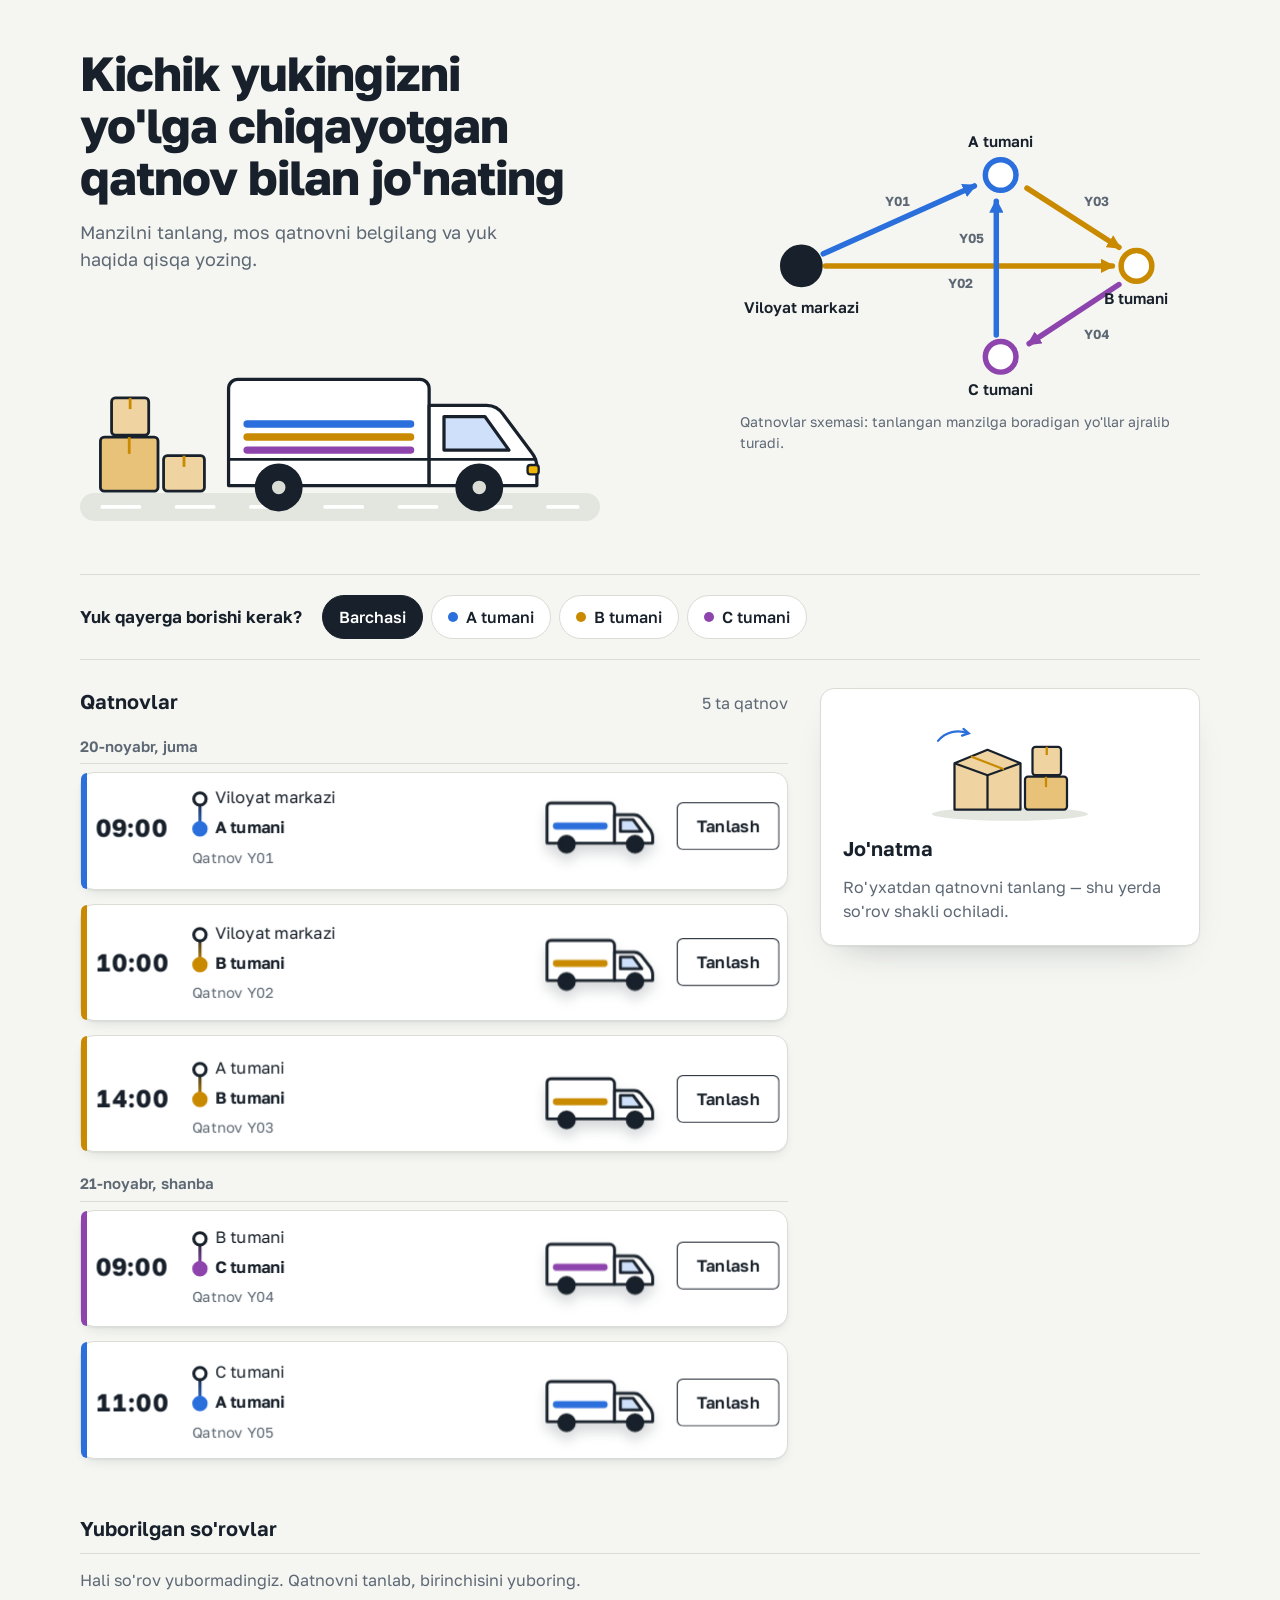
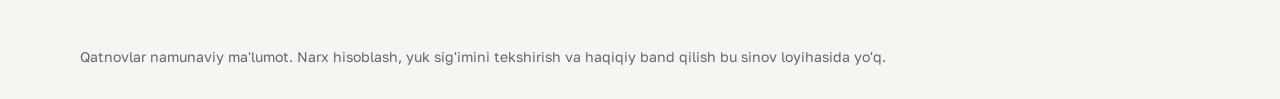
==== index.html @ 9c036717 "Rasmlar (SVG furgon, qutilar) va 3D qatnov kartalari Co-Authored-By: Claude Opus 5.5 <noreply@anthro" ====
<!DOCTYPE html>
<html lang="uz">
<head>
  <meta charset="UTF-8">
  <meta name="viewport" content="width=device-width, initial-scale=1.0">
  <meta name="description" content="Kichik yukingiz uchun viloyat ichidagi mos qatnovni toping va jo'natish so'rovini qoldiring.">
  <title>Kichik yuk uchun transport topish</title>
  <link rel="preload" href="fonts/golos-text.woff2" as="font" type="font/woff2" crossorigin>
  <link rel="stylesheet" href="style.css">
</head>
<body>
  <a class="skip" href="#qatnovlar">Qatnovlarga o'tish</a>

  <header class="hero">
    <div class="wrap hero-grid">
      <div class="hero-text">
        <h1>Kichik yukingizni yo'lga chiqayotgan qatnov bilan jo'nating</h1>
        <p class="lead">Manzilni tanlang, mos qatnovni belgilang va yuk haqida qisqa yozing.</p>
        <img class="hero-van" src="img/hero-van.svg" width="560" height="250" alt="Qutilar yuklanayotgan yuk mashinasi">
      </div>

      <figure class="scheme" aria-hidden="true">
        <svg viewBox="0 0 420 250" id="scheme">
          <defs>
            <marker id="arr-A" viewBox="0 0 10 10" refX="8" refY="5" markerUnits="userSpaceOnUse" markerWidth="13" markerHeight="13" orient="auto-start-reverse"><path d="M0 0 10 5 0 10z" fill="var(--line-a)"/></marker>
            <marker id="arr-B" viewBox="0 0 10 10" refX="8" refY="5" markerUnits="userSpaceOnUse" markerWidth="13" markerHeight="13" orient="auto-start-reverse"><path d="M0 0 10 5 0 10z" fill="var(--line-b)"/></marker>
            <marker id="arr-C" viewBox="0 0 10 10" refX="8" refY="5" markerUnits="userSpaceOnUse" markerWidth="13" markerHeight="13" orient="auto-start-reverse"><path d="M0 0 10 5 0 10z" fill="var(--line-c)"/></marker>
          </defs>

          <g class="edges">
            <g class="edge" data-to="A tumani" style="--c: var(--line-a)">
              <line x1="76" y1="114" x2="214" y2="52" marker-end="url(#arr-A)"/>
              <text x="132" y="70">Y01</text>
            </g>
            <g class="edge" data-to="B tumani" style="--c: var(--line-b)">
              <line x1="78" y1="125" x2="340" y2="125" marker-end="url(#arr-B)"/>
              <text x="190" y="145">Y02</text>
            </g>
            <g class="edge" data-to="B tumani" style="--c: var(--line-b)">
              <line x1="262" y1="54" x2="346" y2="108" marker-end="url(#arr-B)"/>
              <text x="314" y="70">Y03</text>
            </g>
            <g class="edge" data-to="C tumani" style="--c: var(--line-c)">
              <line x1="346" y1="142" x2="264" y2="196" marker-end="url(#arr-C)"/>
              <text x="314" y="192">Y04</text>
            </g>
            <g class="edge" data-to="A tumani" style="--c: var(--line-a)">
              <line x1="234" y1="188" x2="234" y2="66" marker-end="url(#arr-A)"/>
              <text x="200" y="104">Y05</text>
            </g>
          </g>

          <g class="nodes">
            <g class="node hub"><circle cx="56" cy="125" r="17"/><text x="56" y="168" text-anchor="middle">Viloyat markazi</text></g>
            <g class="node" data-place="A tumani" style="--c: var(--line-a)"><circle cx="238" cy="42" r="14"/><text x="238" y="16" text-anchor="middle">A tumani</text></g>
            <g class="node" data-place="B tumani" style="--c: var(--line-b)"><circle cx="362" cy="125" r="14"/><text x="362" y="160" text-anchor="middle">B tumani</text></g>
            <g class="node" data-place="C tumani" style="--c: var(--line-c)"><circle cx="238" cy="208" r="14"/><text x="238" y="243" text-anchor="middle">C tumani</text></g>
          </g>
        </svg>
        <figcaption>Qatnovlar sxemasi: tanlangan manzilga boradigan yo'llar ajralib turadi.</figcaption>
      </figure>
    </div>
  </header>

  <main class="wrap">
    <section class="filter-bar" aria-labelledby="filtr-sarlavha">
      <h2 id="filtr-sarlavha">Yuk qayerga borishi kerak?</h2>
      <div class="filters" id="filters" role="group" aria-label="Yetib borish hududi"></div>
    </section>

    <div class="layout">
      <section id="qatnovlar" class="trips-col" aria-labelledby="qatnov-sarlavha">
        <div class="col-head">
          <h2 id="qatnov-sarlavha">Qatnovlar</h2>
          <p class="count" id="count" aria-live="polite"></p>
        </div>
        <div id="tripGroups"></div>
        <p class="empty" id="empty" hidden>Bu manzilga hozircha qatnov yo'q. Boshqa tumanni tanlang.</p>
      </section>

      <aside class="side" aria-label="Jo'natma">
        <div class="sheet" id="panelEmpty">
          <img class="empty-art" src="img/boxes.svg" width="240" height="150" alt="">
          <h2>Jo'natma</h2>
          <p class="muted">Ro'yxatdan qatnovni tanlang — shu yerda so'rov shakli ochiladi.</p>
        </div>

        <section class="sheet" id="formPanel" hidden aria-labelledby="forma-sarlavha">
          <h2 id="forma-sarlavha">Yuk jo'natish so'rovi</h2>
          <div class="chosen" id="chosen"></div>
          <form id="requestForm" novalidate>
            <div class="field">
              <label for="name">Ismingiz</label>
              <input id="name" name="name" type="text" maxlength="60" autocomplete="name" required aria-describedby="nameError" placeholder="Masalan, Sinovchi 01">
              <p class="error" id="nameError"></p>
            </div>
            <div class="field">
              <label for="cargo">Yuk haqida qisqacha</label>
              <textarea id="cargo" name="cargo" rows="3" maxlength="200" required aria-describedby="cargoError cargoHint" placeholder="Masalan, 2 quti kitob"></textarea>
              <p class="hint" id="cargoHint">Nima va nechta ekanini yozing.</p>
              <p class="error" id="cargoError"></p>
            </div>
            <div class="actions">
              <button type="submit" class="btn primary">So'rovni yuborish</button>
              <button type="button" class="btn quiet" id="cancelBtn">Bekor qilish</button>
            </div>
          </form>
        </section>

        <section class="sheet receipt" id="confirmPanel" hidden tabindex="-1" aria-labelledby="tasdiq-sarlavha">
          <h2 id="tasdiq-sarlavha">So'rov yuborildi</h2>
          <dl class="confirm" id="confirmBody"></dl>
          <p class="note">Bu sinov loyihasi: haydovchiga haqiqiy xabar bormaydi, so'rov faqat shu brauzerda saqlanadi.</p>
          <button type="button" class="btn quiet" id="newBtn">Yana yuk jo'natish</button>
        </section>
      </aside>
    </div>

    <section class="history-block" aria-labelledby="tarix-sarlavha">
      <h2 id="tarix-sarlavha">Yuborilgan so'rovlar</h2>
      <ul class="history" id="history"></ul>
      <p class="empty" id="historyEmpty">Hali so'rov yubormadingiz. Qatnovni tanlab, birinchisini yuboring.</p>
    </section>
  </main>

  <footer class="wrap foot">
    <p>Qatnovlar namunaviy ma'lumot. Narx hisoblash, yuk sig'imini tekshirish va haqiqiy band qilish bu sinov loyihasida yo'q.</p>
  </footer>

  <script src="script.js"></script>
</body>
</html>
---- style.css ----
@font-face {
  font-family: "Golos Text";
  src: url("fonts/golos-text.woff2") format("woff2");
  font-weight: 400 900;
  font-display: swap;
}

:root {
  --paper: #f5f6f2;
  --surface: #ffffff;
  --ink: #18212b;
  --muted: #5d6874;
  --rule: #d9ddd5;
  --line-a: #2a6fdb;
  --line-b: #c98a00;
  --line-c: #8e44ad;
  --danger: #b42318;
  --focus: #2a6fdb;
  --radius-s: 6px;
  --radius-m: 14px;
}

* { box-sizing: border-box; }

html { -webkit-text-size-adjust: 100%; }

body {
  margin: 0;
  font-family: "Golos Text", system-ui, -apple-system, "Segoe UI", Roboto, Arial, sans-serif;
  font-size: 1rem;
  line-height: 1.5;
  color: var(--ink);
  background: var(--paper);
}

h1, h2, p { margin: 0; }
h2 { font-size: 1.25rem; line-height: 1.3; font-weight: 650; }

.wrap { width: min(1120px, 100% - 32px); margin-inline: auto; }

.skip {
  position: absolute; left: 16px; top: -60px;
  background: var(--ink); color: #fff; padding: 8px 14px; border-radius: var(--radius-s); z-index: 10;
}
.skip:focus { top: 12px; }

:focus-visible { outline: 3px solid var(--focus); outline-offset: 2px; }

/* ---------- Hero ---------- */
.hero { padding: 48px 0 24px; }
.hero-grid {
  display: grid;
  grid-template-columns: minmax(0, 1fr) minmax(0, 460px);
  gap: 40px;
  align-items: center;
}
.hero h1 {
  font-size: clamp(1.9rem, 1.2rem + 2.6vw, 3rem);
  line-height: 1.08;
  font-weight: 750;
  letter-spacing: -0.02em;
  max-width: 16ch;
}
.lead { margin-top: 16px; color: var(--muted); font-size: 1.125rem; max-width: 42ch; }

.hero-van { display: block; width: min(100%, 520px); height: auto; margin-top: 28px; }
@media (prefers-reduced-motion: no-preference) {
  .hero-van { animation: drive-in 1.1s cubic-bezier(.2, .8, .2, 1) both .15s; }
  @keyframes drive-in { from { opacity: 0; transform: translateX(-60px); } }
}
.empty-art { display: block; width: 180px; height: auto; margin: 0 auto 12px; }

/* ---------- Scheme ---------- */
.scheme { margin: 0; }
.scheme svg { width: 100%; height: auto; display: block; overflow: visible; }
.scheme figcaption { color: var(--muted); font-size: .875rem; margin-top: 8px; }

.edge line {
  stroke: var(--c);
  stroke-width: 5;
  stroke-linecap: round;
  transition: stroke .35s ease, opacity .35s ease, stroke-width .35s ease;
}
.edge text {
  font-size: 12px; font-weight: 650; fill: var(--muted);
  font-variant-numeric: tabular-nums;
  transition: fill .35s ease, opacity .35s ease;
}
.scheme.filtered .edge { opacity: .16; }
.scheme.filtered .edge line { stroke: var(--muted); }
.scheme.filtered .edge.on { opacity: 1; }
.scheme.filtered .edge.on line { stroke: var(--c); stroke-width: 7; }
.scheme.filtered .edge.on text { fill: var(--ink); }
.scheme.filtered .edge, .edge { transition: opacity .35s ease; }

.node circle { fill: var(--surface); stroke: var(--c, var(--ink)); stroke-width: 5; transition: r .3s ease, fill .3s ease; }
.node.hub circle { fill: var(--ink); stroke: var(--ink); }
.node text { font-size: 14px; font-weight: 600; fill: var(--ink); }
.node.on circle { fill: var(--c); }

/* ---------- Filters ---------- */
.filter-bar {
  display: flex; flex-wrap: wrap; align-items: center; gap: 12px 20px;
  padding: 20px 0; border-top: 1px solid var(--rule); border-bottom: 1px solid var(--rule);
  margin: 16px 0 28px;
}
.filter-bar h2 { font-size: 1.0625rem; }
.filters { display: flex; flex-wrap: wrap; gap: 8px; }
.filter {
  --c: var(--ink);
  display: inline-flex; align-items: center; gap: 8px;
  font: inherit; font-weight: 550; color: var(--ink);
  min-height: 44px; padding: 8px 16px;
  background: var(--surface); border: 1.5px solid var(--rule); border-radius: 999px;
  cursor: pointer;
}
.filter .dot { width: 10px; height: 10px; border-radius: 50%; background: var(--c); }
.filter:hover { border-color: var(--ink); }
.filter[aria-pressed="true"] { background: var(--ink); border-color: var(--ink); color: #fff; }
.filter[aria-pressed="true"] .dot { box-shadow: 0 0 0 2px #fff; }

/* ---------- Layout ---------- */
.layout {
  display: grid;
  grid-template-columns: minmax(0, 1fr) 380px;
  gap: 32px;
  align-items: start;
}
.col-head { display: flex; align-items: baseline; justify-content: space-between; gap: 12px; margin-bottom: 8px; }
.count { color: var(--muted); font-variant-numeric: tabular-nums; }

.day { margin-top: 20px; }
.day h3 {
  font-size: .9375rem; font-weight: 600; color: var(--muted);
  margin: 0 0 8px; padding-bottom: 6px; border-bottom: 1px solid var(--rule);
}
.trips { list-style: none; margin: 0; padding: 0; }

/* ---------- Trip row: 3D karta ---------- */
.trips { display: grid; gap: 14px; perspective: 1000px; }
.trip {
  display: grid;
  grid-template-columns: 76px minmax(0, 1fr) 112px auto;
  gap: 18px;
  align-items: center;
  padding: 18px 20px 18px 24px;
  position: relative;
  background: var(--surface);
  border: 1px solid var(--rule);
  border-radius: var(--radius-m);
  transform-style: preserve-3d;
  transform: rotateX(var(--rx, 0deg)) rotateY(var(--ry, 0deg));
  transition: transform .45s cubic-bezier(.2, .8, .2, 1), box-shadow .3s ease;
  box-shadow:
    0 1px 0 #fff inset,
    0 1px 2px rgba(24, 33, 43, .06),
    0 6px 14px -6px rgba(24, 33, 43, .14);
}
.trip.tilting {
  transition: transform .08s linear, box-shadow .3s ease;
  box-shadow:
    0 1px 2px rgba(24, 33, 43, .06),
    0 22px 40px -18px rgba(24, 33, 43, .35);
}
/* yaltirash */
.trip::after {
  content: ""; position: absolute; inset: 0; border-radius: inherit; pointer-events: none;
  background: radial-gradient(420px circle at var(--mx, 50%) var(--my, 50%), rgba(255, 255, 255, .55), transparent 45%);
  opacity: 0; transition: opacity .3s ease;
}
.trip.tilting::after { opacity: 1; }
/* tuman rangidagi chet */
.trip::before {
  content: ""; position: absolute; left: 0; top: 0; bottom: 0; width: 6px;
  border-radius: var(--radius-m) 0 0 var(--radius-m); background: var(--c);
}
.trip.selected { border-color: var(--c); box-shadow: 0 0 0 2px var(--c), 0 18px 34px -20px rgba(24, 33, 43, .4); }

/* qatlamlar oldinga chiqadi */
.trip-time, .trip > div:nth-child(2) { transform: translateZ(28px); }
.trip-art { transform: translateZ(46px); color: var(--c); }
.trip .pick { transform: translateZ(36px); }
.trip-art svg { width: 100%; height: auto; display: block; filter: drop-shadow(0 8px 6px rgba(24, 33, 43, .18)); }

.trip-time { font-size: 1.5rem; font-weight: 700; font-variant-numeric: tabular-nums; letter-spacing: -0.01em; }

.route { list-style: none; margin: 0; padding: 0 0 0 22px; position: relative; }
.route::before {
  content: ""; position: absolute; left: 6px; top: 11px; bottom: 11px; width: 3px; border-radius: 2px;
  background: linear-gradient(var(--ink), var(--c));
}
.route li { position: relative; line-height: 1.45; }
.route li + li { margin-top: 6px; }
.route li::before {
  content: ""; position: absolute; left: -22px; top: 5px; width: 9px; height: 9px;
  border-radius: 50%; background: var(--surface); border: 3px solid var(--ink);
}
.route li.to::before { border-color: var(--c); background: var(--c); }
.route li.to { font-weight: 650; }
.trip-id { color: var(--muted); font-size: .875rem; font-variant-numeric: tabular-nums; margin-top: 6px; }

/* ---------- Buttons ---------- */
.btn {
  font: inherit; font-weight: 600; min-height: 44px; padding: 10px 18px;
  border-radius: var(--radius-s); cursor: pointer; border: 1.5px solid transparent;
}
.primary { background: var(--ink); color: #fff; }
.primary:hover { background: #2c3a48; }
.quiet { background: transparent; border-color: var(--rule); color: var(--ink); }
.quiet:hover { border-color: var(--ink); }
.pick { background: var(--surface); border-color: var(--ink); color: var(--ink); }
.pick:hover, .trip.selected .pick { background: var(--ink); color: #fff; }

/* ---------- Side panel ---------- */
.side { position: sticky; top: 20px; }
.sheet {
  background: var(--surface);
  border: 1px solid var(--rule);
  border-radius: var(--radius-m);
  padding: 22px;
  box-shadow: 0 1px 2px rgba(24, 33, 43, .06), 0 18px 36px -24px rgba(24, 33, 43, .35);
}
.sheet h2 { margin-bottom: 14px; }
.muted { color: var(--muted); }

.chosen {
  --c: var(--ink);
  border-left: 4px solid var(--c);
  padding: 10px 14px; margin-bottom: 18px;
  background: var(--paper); border-radius: 0 var(--radius-s) var(--radius-s) 0;
}
.chosen .ch-route { font-weight: 650; }
.chosen .ch-meta { color: var(--muted); font-size: .9375rem; font-variant-numeric: tabular-nums; }

.field + .field { margin-top: 16px; }
label { display: block; font-weight: 600; margin-bottom: 6px; }
input, textarea {
  width: 100%; font: inherit; color: var(--ink);
  padding: 11px 13px; min-height: 44px;
  border: 1.5px solid var(--rule); border-radius: var(--radius-s); background: #fff;
}
input:hover, textarea:hover { border-color: #b9bfb5; }
input:focus-visible, textarea:focus-visible { outline: none; border-color: var(--focus); box-shadow: 0 0 0 3px rgba(42, 111, 219, .25); }
textarea { resize: vertical; min-height: 92px; }
.invalid { border-color: var(--danger) !important; }
.hint { color: var(--muted); font-size: .875rem; margin-top: 6px; }
.error { color: var(--danger); font-size: .9375rem; font-weight: 550; margin-top: 6px; }
.error:empty { display: none; }
.actions { display: flex; gap: 10px; flex-wrap: wrap; margin-top: 20px; }
.actions .primary { flex: 1; }

/* ---------- Receipt ---------- */
.receipt { border-color: var(--ink); }
.receipt:focus { outline: none; }
.confirm {
  display: grid; grid-template-columns: max-content 1fr; gap: 10px 16px;
  margin: 0 0 18px; padding-bottom: 18px; border-bottom: 1.5px dashed var(--rule);
}
.confirm dt { color: var(--muted); }
.confirm dd { margin: 0; font-weight: 650; overflow-wrap: anywhere; }
.note { color: var(--muted); font-size: .875rem; margin-bottom: 16px; }

@media (prefers-reduced-motion: no-preference) {
  .receipt:not([hidden]) { animation: flip-in .6s cubic-bezier(.2, .8, .2, 1); transform-origin: top center; }
  @keyframes flip-in { from { opacity: 0; transform: perspective(900px) rotateX(-28deg) translateY(10px); } }
}

/* ---------- History ---------- */
.history-block { margin-top: 56px; }
.history-block h2 { margin-bottom: 12px; }
.history { list-style: none; margin: 0; padding: 0; border-top: 1px solid var(--rule); }
.history li {
  display: flex; justify-content: space-between; align-items: center; gap: 16px;
  padding: 14px 0; border-bottom: 1px solid var(--rule);
}
.history .h-main { font-weight: 600; overflow-wrap: anywhere; }
.history .h-meta { color: var(--muted); font-size: .875rem; font-variant-numeric: tabular-nums; }
.empty { color: var(--muted); padding: 14px 0; }

.foot { color: var(--muted); font-size: .875rem; padding: 40px 0 32px; }

/* ---------- Responsive ---------- */
@media (max-width: 900px) {
  .hero-grid { grid-template-columns: 1fr; gap: 24px; }
  .scheme { max-width: 460px; }
  .layout { grid-template-columns: 1fr; }
  .side { position: static; }
}

@media (max-width: 560px) {
  .hero { padding-top: 28px; }
  .filter-bar { margin-top: 8px; }
  .filters { width: 100%; }
  .trip { grid-template-columns: 58px minmax(0, 1fr) 72px; gap: 12px; padding: 16px 14px 16px 18px; }
  .trip-time { font-size: 1.2rem; }
  .trip .pick { grid-column: 1 / -1; width: 100%; }
  .sheet { padding: 18px; }
  .confirm { grid-template-columns: 1fr; gap: 2px; }
  .confirm dd { margin-bottom: 8px; }
  .history li { flex-direction: column; align-items: stretch; gap: 8px; }
}

@media (prefers-reduced-motion: reduce) {
  * { transition: none !important; animation: none !important; scroll-behavior: auto !important; }
}
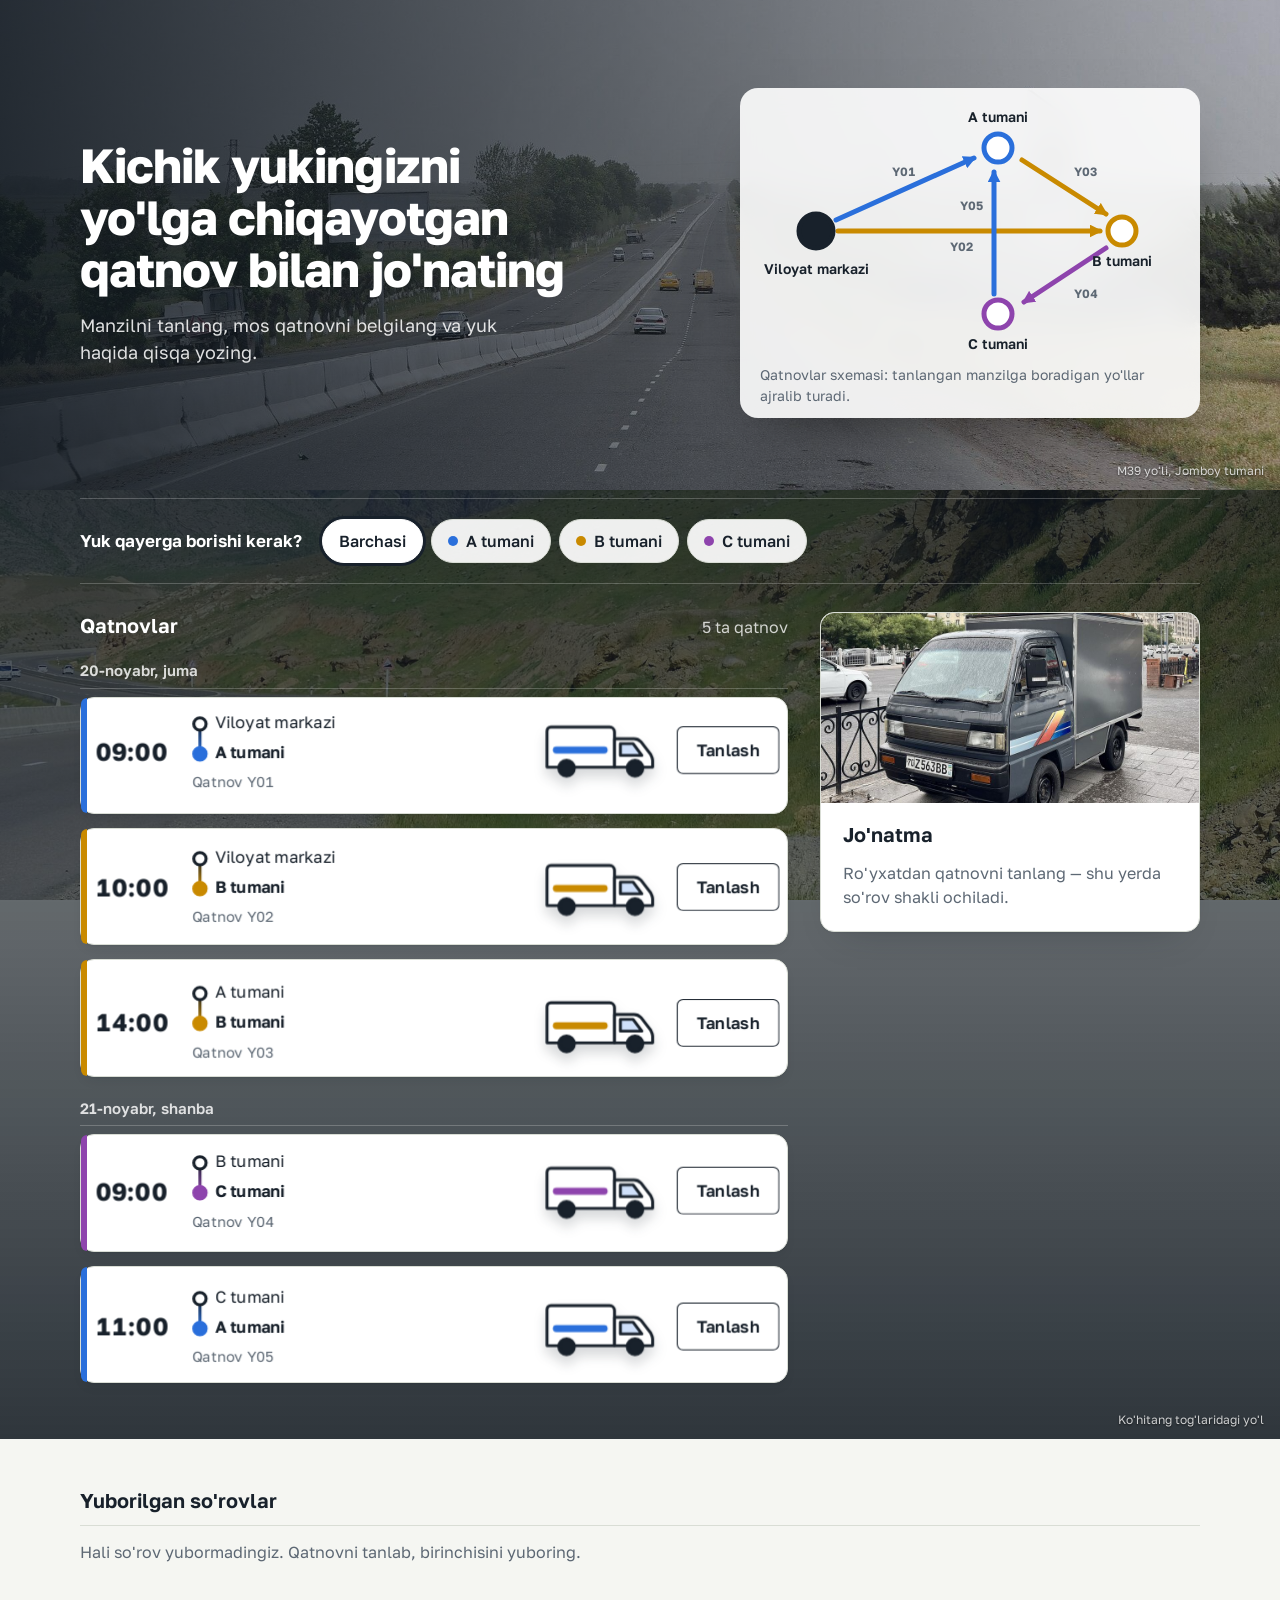
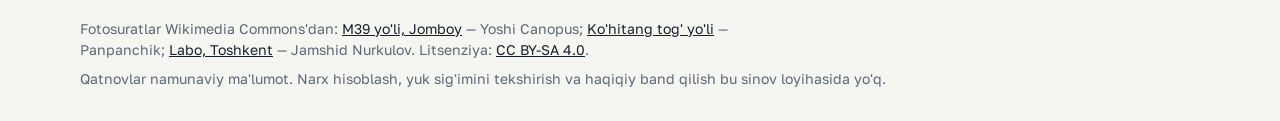
==== commit 8c833456: "Fonga haqiqiy fotosuratlar: M39 Jomboy, Ko'hitang yo'li, Labo Co-Authored-By: Claude Opus 5.5 <norep" ====
--- a/index.html
+++ b/index.html
@@ -12,11 +12,11 @@
   <a class="skip" href="#qatnovlar">Qatnovlarga o'tish</a>
 
   <header class="hero">
+    <p class="photo-credit">M39 yo'li, Jomboy tumani</p>
     <div class="wrap hero-grid">
       <div class="hero-text">
         <h1>Kichik yukingizni yo'lga chiqayotgan qatnov bilan jo'nating</h1>
         <p class="lead">Manzilni tanlang, mos qatnovni belgilang va yuk haqida qisqa yozing.</p>
-        <img class="hero-van" src="img/hero-van.svg" width="560" height="250" alt="Qutilar yuklanayotgan yuk mashinasi">
       </div>
 
       <figure class="scheme" aria-hidden="true">
@@ -62,7 +62,9 @@
     </div>
   </header>
 
-  <main class="wrap">
+  <main>
+   <div class="scene">
+    <div class="wrap">
     <section class="filter-bar" aria-labelledby="filtr-sarlavha">
       <h2 id="filtr-sarlavha">Yuk qayerga borishi kerak?</h2>
       <div class="filters" id="filters" role="group" aria-label="Yetib borish hududi"></div>
@@ -80,7 +82,7 @@
 
       <aside class="side" aria-label="Jo'natma">
         <div class="sheet" id="panelEmpty">
-          <img class="empty-art" src="img/boxes.svg" width="240" height="150" alt="">
+          <img class="empty-art" src="img/labo-yuk.jpg" width="900" height="810" loading="lazy" alt="Toshkent ko'chasida turgan kichik yuk mashinasi">
           <h2>Jo'natma</h2>
           <p class="muted">Ro'yxatdan qatnovni tanlang — shu yerda so'rov shakli ochiladi.</p>
         </div>
@@ -116,14 +118,25 @@
       </aside>
     </div>
 
+    </div>
+    <p class="photo-credit">Ko'hitang tog'laridagi yo'l</p>
+   </div>
+
+   <div class="wrap">
     <section class="history-block" aria-labelledby="tarix-sarlavha">
       <h2 id="tarix-sarlavha">Yuborilgan so'rovlar</h2>
       <ul class="history" id="history"></ul>
       <p class="empty" id="historyEmpty">Hali so'rov yubormadingiz. Qatnovni tanlab, birinchisini yuboring.</p>
     </section>
+   </div>
   </main>
 
   <footer class="wrap foot">
+    <p class="credits">Fotosuratlar Wikimedia Commons'dan:
+      <a href="https://commons.wikimedia.org/wiki/File:M39_Highway_in_Uzbekistan_near_Jomboy.jpg">M39 yo'li, Jomboy</a> — Yoshi Canopus;
+      <a href="https://commons.wikimedia.org/wiki/File:Mountain_road_passing_through_Kuhitang_range.jpg">Ko'hitang tog' yo'li</a> — Panpanchik;
+      <a href="https://commons.wikimedia.org/wiki/File:GM_Labo._Muqimiy_street,_Tashkent,_Uzbekistan_01.jpg">Labo, Toshkent</a> — Jamshid Nurkulov.
+      Litsenziya: <a href="https://creativecommons.org/licenses/by-sa/4.0/">CC BY-SA 4.0</a>.</p>
     <p>Qatnovlar namunaviy ma'lumot. Narx hisoblash, yuk sig'imini tekshirish va haqiqiy band qilish bu sinov loyihasida yo'q.</p>
   </footer>
 
--- a/style.css
+++ b/style.css
@@ -47,7 +47,13 @@
 :focus-visible { outline: 3px solid var(--focus); outline-offset: 2px; }
 
 /* ---------- Hero ---------- */
-.hero { padding: 48px 0 24px; }
+.hero {
+  padding: 88px 0 72px;
+  color: #fff;
+  background:
+    linear-gradient(90deg, rgba(14, 22, 30, .86) 0%, rgba(14, 22, 30, .55) 48%, rgba(14, 22, 30, .12) 100%),
+    url("img/yol-jomboy.jpg") center 62% / cover;
+}
 .hero-grid {
   display: grid;
   grid-template-columns: minmax(0, 1fr) minmax(0, 460px);
@@ -61,17 +67,46 @@
   letter-spacing: -0.02em;
   max-width: 16ch;
 }
-.lead { margin-top: 16px; color: var(--muted); font-size: 1.125rem; max-width: 42ch; }
-
-.hero-van { display: block; width: min(100%, 520px); height: auto; margin-top: 28px; }
-@media (prefers-reduced-motion: no-preference) {
-  .hero-van { animation: drive-in 1.1s cubic-bezier(.2, .8, .2, 1) both .15s; }
-  @keyframes drive-in { from { opacity: 0; transform: translateX(-60px); } }
-}
-.empty-art { display: block; width: 180px; height: auto; margin: 0 auto 12px; }
+.lead { margin-top: 16px; color: rgba(255, 255, 255, .86); font-size: 1.125rem; max-width: 42ch; }
+
+.empty-art {
+  display: block; width: calc(100% + 44px); height: 190px; object-fit: cover; object-position: center 60%;
+  margin: -22px -22px 18px; border-radius: var(--radius-m) var(--radius-m) 0 0;
+}
+
+/* ---------- Fon fotosuratlari ---------- */
+.hero, .scene { position: relative; isolation: isolate; }
+.photo-credit {
+  position: absolute; right: 16px; bottom: 10px; z-index: 1;
+  font-size: .75rem; color: rgba(255, 255, 255, .78);
+  text-shadow: 0 1px 2px rgba(0, 0, 0, .6);
+}
+
+.scene {
+  padding: 8px 0 56px;
+  color: #fff;
+  background:
+    linear-gradient(180deg, rgba(14, 22, 30, .80) 0%, rgba(14, 22, 30, .62) 40%, rgba(14, 22, 30, .86) 100%),
+    url("img/tog-yoli.jpg") center / cover fixed;
+}
+.scene .filter-bar { border-color: rgba(255, 255, 255, .22); margin-top: 0; }
+.scene .day h3 { color: rgba(255, 255, 255, .82); border-color: rgba(255, 255, 255, .22); }
+.scene .count { color: rgba(255, 255, 255, .78); }
+.scene .empty { color: rgba(255, 255, 255, .85); }
+.scene .sheet, .scene .trip { color: var(--ink); }
+.scene .filter { background: rgba(255, 255, 255, .92); }
+.scene .filter[aria-pressed="true"] { background: #fff; color: var(--ink); border-color: #fff; box-shadow: 0 0 0 3px var(--c); }
+.scene .filter[aria-pressed="true"] .dot { box-shadow: none; }
+.scene .filter:hover { border-color: #fff; }
 
 /* ---------- Scheme ---------- */
-.scheme { margin: 0; }
+.scheme {
+  margin: 0; padding: 18px 20px 12px; color: var(--ink);
+  background: rgba(255, 255, 255, .9);
+  -webkit-backdrop-filter: blur(12px); backdrop-filter: blur(12px);
+  border-radius: 18px;
+  box-shadow: 0 30px 60px -30px rgba(0, 0, 0, .6);
+}
 .scheme svg { width: 100%; height: auto; display: block; overflow: visible; }
 .scheme figcaption { color: var(--muted); font-size: .875rem; margin-top: 8px; }
 
@@ -266,7 +301,7 @@
 }
 
 /* ---------- History ---------- */
-.history-block { margin-top: 56px; }
+.history-block { margin-top: 48px; }
 .history-block h2 { margin-bottom: 12px; }
 .history { list-style: none; margin: 0; padding: 0; border-top: 1px solid var(--rule); }
 .history li {
@@ -278,9 +313,13 @@
 .empty { color: var(--muted); padding: 14px 0; }
 
 .foot { color: var(--muted); font-size: .875rem; padding: 40px 0 32px; }
+.foot a { color: var(--ink); }
+.credits { margin-bottom: 8px; max-width: 80ch; }
 
 /* ---------- Responsive ---------- */
 @media (max-width: 900px) {
+  .scene { background-attachment: scroll; }
+  .hero { padding: 56px 0 48px; background-position: 70% 60%; }
   .hero-grid { grid-template-columns: 1fr; gap: 24px; }
   .scheme { max-width: 460px; }
   .layout { grid-template-columns: 1fr; }
@@ -288,7 +327,7 @@
 }
 
 @media (max-width: 560px) {
-  .hero { padding-top: 28px; }
+  .hero { padding-top: 44px; }
   .filter-bar { margin-top: 8px; }
   .filters { width: 100%; }
   .trip { grid-template-columns: 58px minmax(0, 1fr) 72px; gap: 12px; padding: 16px 14px 16px 18px; }
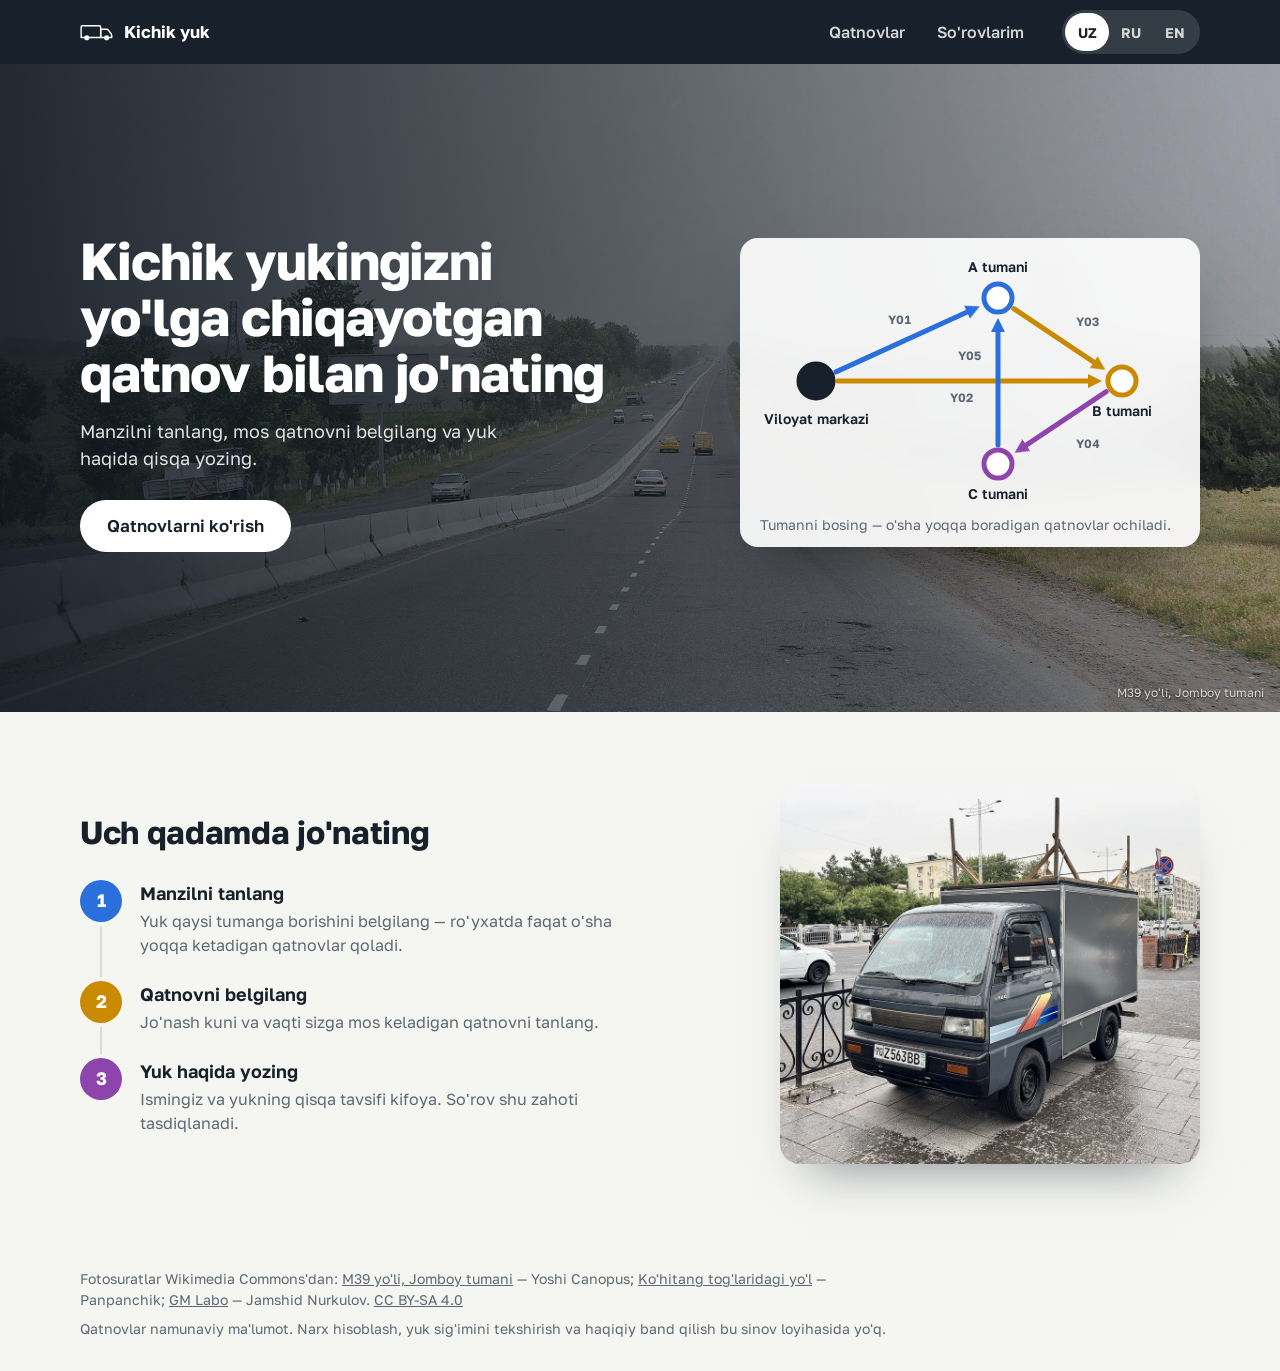
==== commit f9585dbb: "Ko'p ekranli tuzilma, UZ/RU/EN tillari va animatsiyalar Co-Authored-By: Claude Fable 5.2 <noreply@an" ====
--- a/index.html
+++ b/index.html
@@ -5,141 +5,150 @@
   <meta name="viewport" content="width=device-width, initial-scale=1.0">
   <meta name="description" content="Kichik yukingiz uchun viloyat ichidagi mos qatnovni toping va jo'natish so'rovini qoldiring.">
   <title>Kichik yuk uchun transport topish</title>
-  <link rel="preload" href="fonts/golos-text.woff2" as="font" type="font/woff2" crossorigin>
+  <link rel="preload" href="fonts/golos-text-latin.woff2" as="font" type="font/woff2" crossorigin>
   <link rel="stylesheet" href="style.css">
 </head>
 <body>
-  <a class="skip" href="#qatnovlar">Qatnovlarga o'tish</a>
+  <a class="skip" href="#main" data-i18n="skip">Asosiy qismga o'tish</a>
 
-  <header class="hero">
-    <p class="photo-credit">M39 yo'li, Jomboy tumani</p>
-    <div class="wrap hero-grid">
-      <div class="hero-text">
-        <h1>Kichik yukingizni yo'lga chiqayotgan qatnov bilan jo'nating</h1>
-        <p class="lead">Manzilni tanlang, mos qatnovni belgilang va yuk haqida qisqa yozing.</p>
+  <header class="nav">
+    <div class="wrap nav-in">
+      <a class="brand" href="#/">
+        <svg viewBox="0 0 120 64" aria-hidden="true"><g stroke="currentColor" stroke-width="5" stroke-linejoin="round" fill="none"><path d="M8 10h60a5 5 0 0 1 5 5v36H4V14a4 4 0 0 1 4-4z"/><path d="M73 22h20c3 0 5 1 7 3l10 13c1 2 2 4 2 6v7H73z"/></g><circle cx="24" cy="52" r="9" fill="currentColor"/><circle cx="94" cy="52" r="9" fill="currentColor"/></svg>
+        <span data-i18n="brand">Kichik yuk</span>
+      </a>
+      <nav class="links" data-i18n-aria="nav.label" aria-label="Bo'limlar">
+        <a href="#/trips" data-nav="trips" data-i18n="nav.trips">Qatnovlar</a>
+        <a href="#/mine" data-nav="mine"><span data-i18n="nav.mine">So'rovlarim</span> <span class="badge" id="mineCount" hidden></span></a>
+      </nav>
+      <div class="lang" id="lang" role="group" data-i18n-aria="lang.label" aria-label="Til">
+        <button type="button" data-lang="uz" lang="uz" aria-label="O'zbekcha">UZ</button>
+        <button type="button" data-lang="ru" lang="ru" aria-label="Русский">RU</button>
+        <button type="button" data-lang="en" lang="en" aria-label="English">EN</button>
       </div>
-
-      <figure class="scheme" aria-hidden="true">
-        <svg viewBox="0 0 420 250" id="scheme">
-          <defs>
-            <marker id="arr-A" viewBox="0 0 10 10" refX="8" refY="5" markerUnits="userSpaceOnUse" markerWidth="13" markerHeight="13" orient="auto-start-reverse"><path d="M0 0 10 5 0 10z" fill="var(--line-a)"/></marker>
-            <marker id="arr-B" viewBox="0 0 10 10" refX="8" refY="5" markerUnits="userSpaceOnUse" markerWidth="13" markerHeight="13" orient="auto-start-reverse"><path d="M0 0 10 5 0 10z" fill="var(--line-b)"/></marker>
-            <marker id="arr-C" viewBox="0 0 10 10" refX="8" refY="5" markerUnits="userSpaceOnUse" markerWidth="13" markerHeight="13" orient="auto-start-reverse"><path d="M0 0 10 5 0 10z" fill="var(--line-c)"/></marker>
-          </defs>
-
-          <g class="edges">
-            <g class="edge" data-to="A tumani" style="--c: var(--line-a)">
-              <line x1="76" y1="114" x2="214" y2="52" marker-end="url(#arr-A)"/>
-              <text x="132" y="70">Y01</text>
-            </g>
-            <g class="edge" data-to="B tumani" style="--c: var(--line-b)">
-              <line x1="78" y1="125" x2="340" y2="125" marker-end="url(#arr-B)"/>
-              <text x="190" y="145">Y02</text>
-            </g>
-            <g class="edge" data-to="B tumani" style="--c: var(--line-b)">
-              <line x1="262" y1="54" x2="346" y2="108" marker-end="url(#arr-B)"/>
-              <text x="314" y="70">Y03</text>
-            </g>
-            <g class="edge" data-to="C tumani" style="--c: var(--line-c)">
-              <line x1="346" y1="142" x2="264" y2="196" marker-end="url(#arr-C)"/>
-              <text x="314" y="192">Y04</text>
-            </g>
-            <g class="edge" data-to="A tumani" style="--c: var(--line-a)">
-              <line x1="234" y1="188" x2="234" y2="66" marker-end="url(#arr-A)"/>
-              <text x="200" y="104">Y05</text>
-            </g>
-          </g>
-
-          <g class="nodes">
-            <g class="node hub"><circle cx="56" cy="125" r="17"/><text x="56" y="168" text-anchor="middle">Viloyat markazi</text></g>
-            <g class="node" data-place="A tumani" style="--c: var(--line-a)"><circle cx="238" cy="42" r="14"/><text x="238" y="16" text-anchor="middle">A tumani</text></g>
-            <g class="node" data-place="B tumani" style="--c: var(--line-b)"><circle cx="362" cy="125" r="14"/><text x="362" y="160" text-anchor="middle">B tumani</text></g>
-            <g class="node" data-place="C tumani" style="--c: var(--line-c)"><circle cx="238" cy="208" r="14"/><text x="238" y="243" text-anchor="middle">C tumani</text></g>
-          </g>
-        </svg>
-        <figcaption>Qatnovlar sxemasi: tanlangan manzilga boradigan yo'llar ajralib turadi.</figcaption>
-      </figure>
     </div>
   </header>
 
-  <main>
-   <div class="scene">
-    <div class="wrap">
-    <section class="filter-bar" aria-labelledby="filtr-sarlavha">
-      <h2 id="filtr-sarlavha">Yuk qayerga borishi kerak?</h2>
-      <div class="filters" id="filters" role="group" aria-label="Yetib borish hududi"></div>
+  <main id="main">
+    <!-- 1. Bosh sahifa -->
+    <section class="screen" data-screen="home">
+      <div class="hero">
+        <div class="hero-bg" aria-hidden="true"></div>
+        <div class="wrap hero-grid">
+          <div class="hero-text">
+            <h1 id="heroTitle" tabindex="-1" data-i18n="hero.title" data-split>Kichik yukingizni yo'lga chiqayotgan qatnov bilan jo'nating</h1>
+            <p class="lead" data-i18n="hero.lead">Manzilni tanlang, mos qatnovni belgilang va yuk haqida qisqa yozing.</p>
+            <a class="btn cta" href="#/trips" data-i18n="hero.cta">Qatnovlarni ko'rish</a>
+          </div>
+          <figure class="scheme draw" id="schemeHome"></figure>
+        </div>
+        <p class="photo-credit" data-i18n="photo.jomboy">M39 yo'li, Jomboy tumani</p>
+      </div>
+
+      <div class="wrap steps-block">
+        <div class="steps-text">
+          <h2 data-i18n="steps.title">Uch qadamda jo'nating</h2>
+          <ol class="steps" id="steps">
+            <li><h3 data-i18n="steps.1t">Manzilni tanlang</h3><p data-i18n="steps.1p">Yuk qaysi tumanga borishini belgilang — ro'yxatda faqat o'sha yoqqa ketadigan qatnovlar qoladi.</p></li>
+            <li><h3 data-i18n="steps.2t">Qatnovni belgilang</h3><p data-i18n="steps.2p">Jo'nash kuni va vaqti sizga mos keladigan qatnovni tanlang.</p></li>
+            <li><h3 data-i18n="steps.3t">Yuk haqida yozing</h3><p data-i18n="steps.3p">Ismingiz va yukning qisqa tavsifi kifoya. So'rov shu zahoti tasdiqlanadi.</p></li>
+          </ol>
+        </div>
+        <img class="steps-photo" src="img/labo-yuk.jpg" width="900" height="810" loading="lazy" data-i18n-alt="photo.laboAlt" alt="Toshkent ko'chasida turgan kichik yuk mashinasi">
+      </div>
     </section>
 
-    <div class="layout">
-      <section id="qatnovlar" class="trips-col" aria-labelledby="qatnov-sarlavha">
-        <div class="col-head">
-          <h2 id="qatnov-sarlavha">Qatnovlar</h2>
-          <p class="count" id="count" aria-live="polite"></p>
+    <!-- 2. Qatnovlar -->
+    <section class="screen photo" data-screen="trips" hidden>
+      <div class="wrap">
+        <h1 class="screen-title" tabindex="-1" data-i18n="trips.title">Yuk qayerga borishi kerak?</h1>
+        <div class="filters" id="filters" role="group" data-i18n-aria="filter.label" aria-label="Yetib borish hududi"></div>
+
+        <div class="layout">
+          <div class="trips-col">
+            <p class="count" id="count" aria-live="polite"></p>
+            <div id="tripGroups"></div>
+            <p class="empty" id="empty" hidden data-i18n="trips.empty">Bu manzilga hozircha qatnov yo'q. Boshqa tumanni tanlang.</p>
+          </div>
+          <aside class="side">
+            <figure class="scheme" id="schemeTrips"></figure>
+          </aside>
         </div>
-        <div id="tripGroups"></div>
-        <p class="empty" id="empty" hidden>Bu manzilga hozircha qatnov yo'q. Boshqa tumanni tanlang.</p>
-      </section>
+      </div>
+      <p class="photo-credit" data-i18n="photo.kuhitang">Ko'hitang tog'laridagi yo'l</p>
+    </section>
 
-      <aside class="side" aria-label="Jo'natma">
-        <div class="sheet" id="panelEmpty">
-          <img class="empty-art" src="img/labo-yuk.jpg" width="900" height="810" loading="lazy" alt="Toshkent ko'chasida turgan kichik yuk mashinasi">
-          <h2>Jo'natma</h2>
-          <p class="muted">Ro'yxatdan qatnovni tanlang — shu yerda so'rov shakli ochiladi.</p>
+    <!-- 3. So'rov shakli -->
+    <section class="screen photo" data-screen="request" id="formPanel" hidden>
+      <div class="wrap">
+        <a class="back" href="#/trips" data-i18n="req.back">Qatnovlarga qaytish</a>
+        <div class="req-layout">
+          <div class="ticket" id="chosen"></div>
+          <div class="sheet">
+            <h1 class="sheet-title" tabindex="-1" data-i18n="req.title">Yuk jo'natish so'rovi</h1>
+            <form id="requestForm" novalidate>
+              <div class="field">
+                <label for="name" data-i18n="form.name">Ismingiz</label>
+                <input id="name" name="name" type="text" maxlength="60" autocomplete="name" required aria-describedby="nameError" data-i18n-ph="form.namePh" placeholder="Masalan, Sinovchi 01">
+                <p class="error" id="nameError"></p>
+              </div>
+              <div class="field">
+                <label for="cargo" data-i18n="form.cargo">Yuk haqida qisqacha</label>
+                <textarea id="cargo" name="cargo" rows="3" maxlength="200" required aria-describedby="cargoError cargoHint" data-i18n-ph="form.cargoPh" placeholder="Masalan, 2 quti kitob"></textarea>
+                <p class="hint" id="cargoHint" data-i18n="form.cargoHint">Nima va nechta ekanini yozing.</p>
+                <p class="error" id="cargoError"></p>
+              </div>
+              <div class="actions">
+                <button type="submit" class="btn primary" data-i18n="form.submit">So'rovni yuborish</button>
+                <a class="btn quiet" href="#/trips" id="cancelBtn" data-i18n="form.cancel">Bekor qilish</a>
+              </div>
+            </form>
+          </div>
         </div>
+      </div>
+      <p class="photo-credit" data-i18n="photo.kuhitang">Ko'hitang tog'laridagi yo'l</p>
+    </section>
 
-        <section class="sheet" id="formPanel" hidden aria-labelledby="forma-sarlavha">
-          <h2 id="forma-sarlavha">Yuk jo'natish so'rovi</h2>
-          <div class="chosen" id="chosen"></div>
-          <form id="requestForm" novalidate>
-            <div class="field">
-              <label for="name">Ismingiz</label>
-              <input id="name" name="name" type="text" maxlength="60" autocomplete="name" required aria-describedby="nameError" placeholder="Masalan, Sinovchi 01">
-              <p class="error" id="nameError"></p>
-            </div>
-            <div class="field">
-              <label for="cargo">Yuk haqida qisqacha</label>
-              <textarea id="cargo" name="cargo" rows="3" maxlength="200" required aria-describedby="cargoError cargoHint" placeholder="Masalan, 2 quti kitob"></textarea>
-              <p class="hint" id="cargoHint">Nima va nechta ekanini yozing.</p>
-              <p class="error" id="cargoError"></p>
-            </div>
-            <div class="actions">
-              <button type="submit" class="btn primary">So'rovni yuborish</button>
-              <button type="button" class="btn quiet" id="cancelBtn">Bekor qilish</button>
-            </div>
-          </form>
-        </section>
+    <!-- 4. Tasdiq -->
+    <section class="screen photo" data-screen="done" id="confirmPanel" hidden>
+      <div class="wrap">
+        <div class="sheet receipt">
+          <svg class="check" viewBox="0 0 64 64" aria-hidden="true"><circle cx="32" cy="32" r="28" pathLength="1"/><path d="M19 33l9 9 17-19" pathLength="1"/></svg>
+          <h1 class="sheet-title" tabindex="-1" data-i18n="done.title">So'rov yuborildi</h1>
+          <dl class="confirm" id="confirmBody"></dl>
+          <p class="note" data-i18n="done.note">Bu sinov loyihasi: haydovchiga haqiqiy xabar bormaydi, so'rov faqat shu brauzerda saqlanadi.</p>
+          <div class="actions">
+            <a class="btn primary" href="#/trips" data-i18n="done.again">Yana yuk jo'natish</a>
+            <a class="btn quiet" href="#/mine" data-i18n="done.mine">So'rovlarimni ko'rish</a>
+          </div>
+        </div>
+      </div>
+      <p class="photo-credit" data-i18n="photo.kuhitang">Ko'hitang tog'laridagi yo'l</p>
+    </section>
 
-        <section class="sheet receipt" id="confirmPanel" hidden tabindex="-1" aria-labelledby="tasdiq-sarlavha">
-          <h2 id="tasdiq-sarlavha">So'rov yuborildi</h2>
-          <dl class="confirm" id="confirmBody"></dl>
-          <p class="note">Bu sinov loyihasi: haydovchiga haqiqiy xabar bormaydi, so'rov faqat shu brauzerda saqlanadi.</p>
-          <button type="button" class="btn quiet" id="newBtn">Yana yuk jo'natish</button>
-        </section>
-      </aside>
-    </div>
-
-    </div>
-    <p class="photo-credit">Ko'hitang tog'laridagi yo'l</p>
-   </div>
-
-   <div class="wrap">
-    <section class="history-block" aria-labelledby="tarix-sarlavha">
-      <h2 id="tarix-sarlavha">Yuborilgan so'rovlar</h2>
-      <ul class="history" id="history"></ul>
-      <p class="empty" id="historyEmpty">Hali so'rov yubormadingiz. Qatnovni tanlab, birinchisini yuboring.</p>
+    <!-- 5. So'rovlarim -->
+    <section class="screen" data-screen="mine" hidden>
+      <div class="wrap narrow">
+        <h1 class="screen-title" tabindex="-1" data-i18n="mine.title">Yuborilgan so'rovlar</h1>
+        <ul class="history" id="history"></ul>
+        <div class="empty-state" id="historyEmpty">
+          <p data-i18n="mine.empty">Hali so'rov yubormadingiz. Qatnovni tanlab, birinchisini yuboring.</p>
+          <a class="btn primary" href="#/trips" data-i18n="mine.cta">Qatnov tanlash</a>
+        </div>
+      </div>
     </section>
-   </div>
   </main>
 
   <footer class="wrap foot">
-    <p class="credits">Fotosuratlar Wikimedia Commons'dan:
-      <a href="https://commons.wikimedia.org/wiki/File:M39_Highway_in_Uzbekistan_near_Jomboy.jpg">M39 yo'li, Jomboy</a> — Yoshi Canopus;
-      <a href="https://commons.wikimedia.org/wiki/File:Mountain_road_passing_through_Kuhitang_range.jpg">Ko'hitang tog' yo'li</a> — Panpanchik;
-      <a href="https://commons.wikimedia.org/wiki/File:GM_Labo._Muqimiy_street,_Tashkent,_Uzbekistan_01.jpg">Labo, Toshkent</a> — Jamshid Nurkulov.
-      Litsenziya: <a href="https://creativecommons.org/licenses/by-sa/4.0/">CC BY-SA 4.0</a>.</p>
-    <p>Qatnovlar namunaviy ma'lumot. Narx hisoblash, yuk sig'imini tekshirish va haqiqiy band qilish bu sinov loyihasida yo'q.</p>
+    <p class="credits"><span data-i18n="foot.photos">Fotosuratlar Wikimedia Commons'dan:</span>
+      <a href="https://commons.wikimedia.org/wiki/File:M39_Highway_in_Uzbekistan_near_Jomboy.jpg" data-i18n="photo.jomboy">M39 yo'li, Jomboy tumani</a> — Yoshi Canopus;
+      <a href="https://commons.wikimedia.org/wiki/File:Mountain_road_passing_through_Kuhitang_range.jpg" data-i18n="photo.kuhitang">Ko'hitang tog'laridagi yo'l</a> — Panpanchik;
+      <a href="https://commons.wikimedia.org/wiki/File:GM_Labo._Muqimiy_street,_Tashkent,_Uzbekistan_01.jpg">GM Labo</a> — Jamshid Nurkulov.
+      <a href="https://creativecommons.org/licenses/by-sa/4.0/">CC BY-SA 4.0</a></p>
+    <p data-i18n="foot.note">Qatnovlar namunaviy ma'lumot. Narx hisoblash, yuk sig'imini tekshirish va haqiqiy band qilish bu sinov loyihasida yo'q.</p>
   </footer>
 
+  <script src="i18n.js"></script>
   <script src="script.js"></script>
 </body>
 </html>
--- a/style.css
+++ b/style.css
@@ -1,8 +1,16 @@
 @font-face {
   font-family: "Golos Text";
-  src: url("fonts/golos-text.woff2") format("woff2");
+  src: url("fonts/golos-text-latin.woff2") format("woff2");
   font-weight: 400 900;
   font-display: swap;
+  unicode-range: U+0000-00FF, U+0131, U+0152-0153, U+02BB-02BC, U+02C6, U+02DA, U+02DC, U+2000-206F, U+20AC, U+2122, U+2191, U+2193, U+2212, U+2215, U+FEFF, U+FFFD;
+}
+@font-face {
+  font-family: "Golos Text";
+  src: url("fonts/golos-text-cyr.woff2") format("woff2");
+  font-weight: 400 900;
+  font-display: swap;
+  unicode-range: U+0301, U+0400-045F, U+0490-0491, U+04B0-04B1, U+2116;
 }
 
 :root {
@@ -18,11 +26,13 @@
   --focus: #2a6fdb;
   --radius-s: 6px;
   --radius-m: 14px;
+  --nav-h: 64px;
+  --ease-out: cubic-bezier(.2, .8, .2, 1);
 }
 
 * { box-sizing: border-box; }
-
 html { -webkit-text-size-adjust: 100%; }
+[hidden] { display: none !important; }
 
 body {
   margin: 0;
@@ -33,190 +43,202 @@
   background: var(--paper);
 }
 
-h1, h2, p { margin: 0; }
-h2 { font-size: 1.25rem; line-height: 1.3; font-weight: 650; }
+h1, h2, h3, p { margin: 0; }
+h1:focus, h2:focus { outline: none; }
+a { color: inherit; }
 
 .wrap { width: min(1120px, 100% - 32px); margin-inline: auto; }
+.wrap.narrow { width: min(760px, 100% - 32px); }
 
 .skip {
   position: absolute; left: 16px; top: -60px;
-  background: var(--ink); color: #fff; padding: 8px 14px; border-radius: var(--radius-s); z-index: 10;
+  background: #fff; color: var(--ink); padding: 8px 14px; border-radius: var(--radius-s); z-index: 30;
 }
 .skip:focus { top: 12px; }
-
 :focus-visible { outline: 3px solid var(--focus); outline-offset: 2px; }
-
-/* ---------- Hero ---------- */
-.hero {
-  padding: 88px 0 72px;
-  color: #fff;
+.photo :focus-visible, .nav :focus-visible, .hero :focus-visible { outline-color: #fff; }
+.sheet :focus-visible, .trip :focus-visible, .scheme :focus-visible { outline-color: var(--focus); }
+
+/* ---------- Navigatsiya ---------- */
+.nav {
+  position: sticky; top: 0; z-index: 20;
+  background: var(--ink); color: #fff;
+  view-transition-name: nav;
+}
+.nav-in { display: flex; align-items: center; gap: 8px 24px; min-height: var(--nav-h); }
+.brand { display: inline-flex; align-items: center; gap: 10px; font-weight: 700; font-size: 1.0625rem; text-decoration: none; min-height: 44px; }
+.brand svg { width: 34px; height: auto; }
+.links { display: flex; gap: 4px; margin-left: auto; }
+.links a {
+  display: inline-flex; align-items: center; gap: 6px; min-height: 44px; padding: 0 14px;
+  text-decoration: none; font-weight: 550; border-radius: 999px; color: rgba(255, 255, 255, .82);
+  transition: background .2s ease, color .2s ease;
+}
+.links a:hover { color: #fff; background: rgba(255, 255, 255, .1); }
+.links a[aria-current="page"] { color: var(--ink); background: #fff; }
+.badge {
+  min-width: 22px; height: 22px; padding: 0 6px; border-radius: 11px;
+  display: inline-grid; place-items: center;
+  background: var(--line-b); color: #fff; font-size: .8125rem; font-weight: 700; font-variant-numeric: tabular-nums;
+}
+.lang { display: flex; padding: 3px; border-radius: 999px; background: rgba(255, 255, 255, .12); }
+.lang button {
+  font: inherit; font-size: .875rem; font-weight: 650; color: rgba(255, 255, 255, .8);
+  min-width: 44px; min-height: 38px; border: 0; border-radius: 999px; background: transparent; cursor: pointer;
+  transition: background .2s ease, color .2s ease;
+}
+.lang button:hover { color: #fff; }
+.lang button[aria-pressed="true"] { background: #fff; color: var(--ink); }
+
+/* ---------- Ekranlar ---------- */
+.screen { min-height: calc(100dvh - var(--nav-h)); position: relative; }
+.screen[data-screen="mine"] { padding: 48px 0 64px; }
+.screen.photo {
+  padding: 44px 0 72px; color: #fff; isolation: isolate;
   background:
-    linear-gradient(90deg, rgba(14, 22, 30, .86) 0%, rgba(14, 22, 30, .55) 48%, rgba(14, 22, 30, .12) 100%),
+    linear-gradient(180deg, rgba(14, 22, 30, .82) 0%, rgba(14, 22, 30, .62) 45%, rgba(14, 22, 30, .88) 100%),
+    url("img/tog-yoli.jpg") center / cover fixed;
+}
+.screen-title { font-size: clamp(1.6rem, 1.2rem + 1.6vw, 2.25rem); line-height: 1.15; font-weight: 720; letter-spacing: -0.015em; margin-bottom: 20px; }
+.photo-credit {
+  position: absolute; right: 16px; bottom: 10px;
+  font-size: .75rem; color: rgba(255, 255, 255, .78); text-shadow: 0 1px 2px rgba(0, 0, 0, .6);
+}
+
+/* ---------- Bosh sahifa ---------- */
+.hero { position: relative; overflow: hidden; color: #fff; isolation: isolate; padding: 96px 0 88px; min-height: min(72dvh, 680px); display: grid; align-items: center; }
+.hero-bg {
+  position: absolute; inset: 0; z-index: -1;
+  background:
+    linear-gradient(90deg, rgba(14, 22, 30, .88) 0%, rgba(14, 22, 30, .58) 48%, rgba(14, 22, 30, .18) 100%),
     url("img/yol-jomboy.jpg") center 62% / cover;
 }
-.hero-grid {
-  display: grid;
-  grid-template-columns: minmax(0, 1fr) minmax(0, 460px);
-  gap: 40px;
-  align-items: center;
-}
+.hero-grid { display: grid; grid-template-columns: minmax(0, 1fr) minmax(0, 460px); gap: 40px; align-items: center; }
 .hero h1 {
-  font-size: clamp(1.9rem, 1.2rem + 2.6vw, 3rem);
-  line-height: 1.08;
-  font-weight: 750;
-  letter-spacing: -0.02em;
-  max-width: 16ch;
-}
-.lead { margin-top: 16px; color: rgba(255, 255, 255, .86); font-size: 1.125rem; max-width: 42ch; }
-
-.empty-art {
-  display: block; width: calc(100% + 44px); height: 190px; object-fit: cover; object-position: center 60%;
-  margin: -22px -22px 18px; border-radius: var(--radius-m) var(--radius-m) 0 0;
-}
-
-/* ---------- Fon fotosuratlari ---------- */
-.hero, .scene { position: relative; isolation: isolate; }
-.photo-credit {
-  position: absolute; right: 16px; bottom: 10px; z-index: 1;
-  font-size: .75rem; color: rgba(255, 255, 255, .78);
-  text-shadow: 0 1px 2px rgba(0, 0, 0, .6);
-}
-
-.scene {
-  padding: 8px 0 56px;
-  color: #fff;
-  background:
-    linear-gradient(180deg, rgba(14, 22, 30, .80) 0%, rgba(14, 22, 30, .62) 40%, rgba(14, 22, 30, .86) 100%),
-    url("img/tog-yoli.jpg") center / cover fixed;
-}
-.scene .filter-bar { border-color: rgba(255, 255, 255, .22); margin-top: 0; }
-.scene .day h3 { color: rgba(255, 255, 255, .82); border-color: rgba(255, 255, 255, .22); }
-.scene .count { color: rgba(255, 255, 255, .78); }
-.scene .empty { color: rgba(255, 255, 255, .85); }
-.scene .sheet, .scene .trip { color: var(--ink); }
-.scene .filter { background: rgba(255, 255, 255, .92); }
-.scene .filter[aria-pressed="true"] { background: #fff; color: var(--ink); border-color: #fff; box-shadow: 0 0 0 3px var(--c); }
-.scene .filter[aria-pressed="true"] .dot { box-shadow: none; }
-.scene .filter:hover { border-color: #fff; }
-
-/* ---------- Scheme ---------- */
+  font-size: clamp(2rem, 1.2rem + 3vw, 3.25rem);
+  line-height: 1.08; font-weight: 750; letter-spacing: -0.02em; max-width: 16ch;
+}
+.hero h1 .w { display: inline-block; overflow: hidden; vertical-align: bottom; padding-bottom: .08em; margin-bottom: -.08em; }
+.hero h1 .w > span { display: inline-block; }
+.lead { margin-top: 18px; color: rgba(255, 255, 255, .88); font-size: 1.125rem; max-width: 42ch; }
+
+.btn {
+  display: inline-flex; align-items: center; justify-content: center;
+  font: inherit; font-weight: 600; min-height: 44px; padding: 10px 18px; text-decoration: none;
+  border-radius: var(--radius-s); cursor: pointer; border: 1.5px solid transparent;
+  transition: background .2s ease, color .2s ease, border-color .2s ease, transform .15s ease;
+}
+.btn:active { transform: scale(.97); }
+.primary { background: var(--ink); color: #fff; }
+.primary:hover { background: #2c3a48; }
+.quiet { background: transparent; border-color: var(--rule); color: var(--ink); }
+.quiet:hover { border-color: var(--ink); }
+.pick { background: var(--surface); border-color: var(--ink); color: var(--ink); }
+.pick:hover { background: var(--ink); color: #fff; }
+.cta { margin-top: 28px; min-height: 52px; padding: 12px 26px; font-size: 1.0625rem; background: #fff; color: var(--ink); border-radius: 999px; }
+.cta:hover { background: var(--line-b); color: #fff; }
+
+.steps-block { display: grid; grid-template-columns: minmax(0, 1fr) minmax(0, 420px); gap: 48px; align-items: center; padding: 72px 0; }
+.steps-block h2 { font-size: clamp(1.5rem, 1.2rem + 1.2vw, 2rem); line-height: 1.2; font-weight: 720; letter-spacing: -0.01em; }
+.steps { list-style: none; margin: 28px 0 0; padding: 0; counter-reset: step; display: grid; gap: 24px; }
+.steps li { counter-increment: step; position: relative; padding-left: 60px; }
+.steps li::before {
+  content: counter(step); position: absolute; left: 0; top: 0;
+  width: 42px; height: 42px; border-radius: 50%; display: grid; place-items: center;
+  font-weight: 700; font-size: 1.125rem; color: #fff; background: var(--line-a);
+}
+.steps li:nth-child(2)::before { background: var(--line-b); }
+.steps li:nth-child(3)::before { background: var(--line-c); }
+.steps li:not(:last-child)::after {
+  content: ""; position: absolute; left: 20px; top: 46px; bottom: -20px; width: 2px; background: var(--rule);
+}
+.steps h3 { font-size: 1.125rem; font-weight: 650; }
+.steps p { color: var(--muted); max-width: 52ch; margin-top: 2px; }
+.steps-photo { width: 100%; height: 380px; object-fit: cover; object-position: center 62%; border-radius: 20px; box-shadow: 0 30px 50px -30px rgba(24, 33, 43, .55); }
+
+/* ---------- Sxema ---------- */
 .scheme {
   margin: 0; padding: 18px 20px 12px; color: var(--ink);
-  background: rgba(255, 255, 255, .9);
+  background: rgba(255, 255, 255, .92);
   -webkit-backdrop-filter: blur(12px); backdrop-filter: blur(12px);
-  border-radius: 18px;
-  box-shadow: 0 30px 60px -30px rgba(0, 0, 0, .6);
+  border-radius: 18px; box-shadow: 0 30px 60px -30px rgba(0, 0, 0, .6);
 }
 .scheme svg { width: 100%; height: auto; display: block; overflow: visible; }
 .scheme figcaption { color: var(--muted); font-size: .875rem; margin-top: 8px; }
 
-.edge line {
-  stroke: var(--c);
-  stroke-width: 5;
-  stroke-linecap: round;
-  transition: stroke .35s ease, opacity .35s ease, stroke-width .35s ease;
-}
-.edge text {
-  font-size: 12px; font-weight: 650; fill: var(--muted);
-  font-variant-numeric: tabular-nums;
-  transition: fill .35s ease, opacity .35s ease;
-}
-.scheme.filtered .edge { opacity: .16; }
+.edge line { stroke: var(--c); stroke-width: 5; stroke-linecap: round; transition: stroke .35s ease, stroke-width .35s ease; }
+.edge polygon { fill: var(--c); transition: fill .35s ease; }
+.edge text { font-size: 12px; font-weight: 650; fill: var(--muted); font-variant-numeric: tabular-nums; transition: fill .35s ease; }
+.edge { transition: opacity .35s ease; }
+.scheme.filtered .edge { opacity: .18; }
 .scheme.filtered .edge line { stroke: var(--muted); }
+.scheme.filtered .edge polygon { fill: var(--muted); }
 .scheme.filtered .edge.on { opacity: 1; }
 .scheme.filtered .edge.on line { stroke: var(--c); stroke-width: 7; }
+.scheme.filtered .edge.on polygon { fill: var(--c); }
 .scheme.filtered .edge.on text { fill: var(--ink); }
-.scheme.filtered .edge, .edge { transition: opacity .35s ease; }
-
-.node circle { fill: var(--surface); stroke: var(--c, var(--ink)); stroke-width: 5; transition: r .3s ease, fill .3s ease; }
-.node.hub circle { fill: var(--ink); stroke: var(--ink); }
+
+.node .hit { fill: transparent; }
+.node .dot { fill: var(--surface); stroke: var(--c, var(--ink)); stroke-width: 5; transition: fill .25s ease, stroke-width .25s ease; }
+.node.hub .dot { fill: var(--ink); stroke: var(--ink); }
 .node text { font-size: 14px; font-weight: 600; fill: var(--ink); }
-.node.on circle { fill: var(--c); }
-
-/* ---------- Filters ---------- */
-.filter-bar {
-  display: flex; flex-wrap: wrap; align-items: center; gap: 12px 20px;
-  padding: 20px 0; border-top: 1px solid var(--rule); border-bottom: 1px solid var(--rule);
-  margin: 16px 0 28px;
-}
-.filter-bar h2 { font-size: 1.0625rem; }
-.filters { display: flex; flex-wrap: wrap; gap: 8px; }
+.node[data-place] { cursor: pointer; }
+.node[data-place]:hover .dot, .node[data-place]:focus-visible .dot, .node.on .dot { fill: var(--c); }
+.node[data-place]:hover .dot { stroke-width: 8; }
+.node[data-place]:focus-visible { outline: none; }
+.node[data-place]:focus-visible .hit { stroke: var(--focus); stroke-width: 3; }
+
+/* ---------- Filtr ---------- */
+.filters { display: flex; flex-wrap: wrap; gap: 8px; margin-bottom: 28px; }
 .filter {
   --c: var(--ink);
   display: inline-flex; align-items: center; gap: 8px;
   font: inherit; font-weight: 550; color: var(--ink);
-  min-height: 44px; padding: 8px 16px;
-  background: var(--surface); border: 1.5px solid var(--rule); border-radius: 999px;
-  cursor: pointer;
+  min-height: 44px; padding: 8px 18px;
+  background: rgba(255, 255, 255, .92); border: 1.5px solid transparent; border-radius: 999px; cursor: pointer;
+  transition: box-shadow .2s ease, background .2s ease, transform .15s ease;
 }
 .filter .dot { width: 10px; height: 10px; border-radius: 50%; background: var(--c); }
-.filter:hover { border-color: var(--ink); }
-.filter[aria-pressed="true"] { background: var(--ink); border-color: var(--ink); color: #fff; }
-.filter[aria-pressed="true"] .dot { box-shadow: 0 0 0 2px #fff; }
-
-/* ---------- Layout ---------- */
-.layout {
-  display: grid;
-  grid-template-columns: minmax(0, 1fr) 380px;
-  gap: 32px;
-  align-items: start;
-}
-.col-head { display: flex; align-items: baseline; justify-content: space-between; gap: 12px; margin-bottom: 8px; }
-.count { color: var(--muted); font-variant-numeric: tabular-nums; }
-
-.day { margin-top: 20px; }
-.day h3 {
-  font-size: .9375rem; font-weight: 600; color: var(--muted);
-  margin: 0 0 8px; padding-bottom: 6px; border-bottom: 1px solid var(--rule);
-}
-.trips { list-style: none; margin: 0; padding: 0; }
-
-/* ---------- Trip row: 3D karta ---------- */
-.trips { display: grid; gap: 14px; perspective: 1000px; }
+.filter:hover { background: #fff; }
+.filter:active { transform: scale(.96); }
+.filter[aria-pressed="true"] { background: #fff; box-shadow: 0 0 0 3px var(--c), 0 0 0 5px rgba(255, 255, 255, .9); }
+
+/* ---------- Qatnovlar ---------- */
+.layout { display: grid; grid-template-columns: minmax(0, 1fr) 380px; gap: 32px; align-items: start; }
+.side { position: sticky; top: calc(var(--nav-h) + 20px); }
+.count { color: rgba(255, 255, 255, .82); font-variant-numeric: tabular-nums; }
+.day { margin-top: 18px; }
+.day h2 {
+  font-size: .9375rem; font-weight: 600; color: rgba(255, 255, 255, .85);
+  margin: 0 0 10px; padding-bottom: 6px; border-bottom: 1px solid rgba(255, 255, 255, .22);
+}
+.empty { color: rgba(255, 255, 255, .85); padding: 14px 0; }
+
+.trips { list-style: none; margin: 0; padding: 0; display: grid; gap: 14px; perspective: 1000px; }
 .trip {
-  display: grid;
-  grid-template-columns: 76px minmax(0, 1fr) 112px auto;
-  gap: 18px;
-  align-items: center;
-  padding: 18px 20px 18px 24px;
-  position: relative;
-  background: var(--surface);
-  border: 1px solid var(--rule);
-  border-radius: var(--radius-m);
+  display: grid; grid-template-columns: 76px minmax(0, 1fr) 112px auto; gap: 18px; align-items: center;
+  padding: 18px 20px 18px 24px; position: relative; color: var(--ink);
+  background: var(--surface); border: 1px solid var(--rule); border-radius: var(--radius-m);
   transform-style: preserve-3d;
   transform: rotateX(var(--rx, 0deg)) rotateY(var(--ry, 0deg));
-  transition: transform .45s cubic-bezier(.2, .8, .2, 1), box-shadow .3s ease;
-  box-shadow:
-    0 1px 0 #fff inset,
-    0 1px 2px rgba(24, 33, 43, .06),
-    0 6px 14px -6px rgba(24, 33, 43, .14);
-}
-.trip.tilting {
-  transition: transform .08s linear, box-shadow .3s ease;
-  box-shadow:
-    0 1px 2px rgba(24, 33, 43, .06),
-    0 22px 40px -18px rgba(24, 33, 43, .35);
-}
-/* yaltirash */
+  transition: transform .45s var(--ease-out), box-shadow .3s ease;
+  box-shadow: 0 1px 2px rgba(24, 33, 43, .06), 0 10px 22px -10px rgba(0, 0, 0, .45);
+}
+.trip.tilting { transition: transform .08s linear, box-shadow .3s ease; box-shadow: 0 1px 2px rgba(24, 33, 43, .06), 0 28px 44px -18px rgba(0, 0, 0, .6); }
 .trip::after {
   content: ""; position: absolute; inset: 0; border-radius: inherit; pointer-events: none;
   background: radial-gradient(420px circle at var(--mx, 50%) var(--my, 50%), rgba(255, 255, 255, .55), transparent 45%);
   opacity: 0; transition: opacity .3s ease;
 }
 .trip.tilting::after { opacity: 1; }
-/* tuman rangidagi chet */
 .trip::before {
   content: ""; position: absolute; left: 0; top: 0; bottom: 0; width: 6px;
   border-radius: var(--radius-m) 0 0 var(--radius-m); background: var(--c);
 }
-.trip.selected { border-color: var(--c); box-shadow: 0 0 0 2px var(--c), 0 18px 34px -20px rgba(24, 33, 43, .4); }
-
-/* qatlamlar oldinga chiqadi */
-.trip-time, .trip > div:nth-child(2) { transform: translateZ(28px); }
+.trip-time, .trip-info { transform: translateZ(28px); }
 .trip-art { transform: translateZ(46px); color: var(--c); }
 .trip .pick { transform: translateZ(36px); }
 .trip-art svg { width: 100%; height: auto; display: block; filter: drop-shadow(0 8px 6px rgba(24, 33, 43, .18)); }
-
 .trip-time { font-size: 1.5rem; font-weight: 700; font-variant-numeric: tabular-nums; letter-spacing: -0.01em; }
 
 .route { list-style: none; margin: 0; padding: 0 0 0 22px; position: relative; }
@@ -234,109 +256,194 @@
 .route li.to { font-weight: 650; }
 .trip-id { color: var(--muted); font-size: .875rem; font-variant-numeric: tabular-nums; margin-top: 6px; }
 
-/* ---------- Buttons ---------- */
-.btn {
-  font: inherit; font-weight: 600; min-height: 44px; padding: 10px 18px;
-  border-radius: var(--radius-s); cursor: pointer; border: 1.5px solid transparent;
-}
-.primary { background: var(--ink); color: #fff; }
-.primary:hover { background: #2c3a48; }
-.quiet { background: transparent; border-color: var(--rule); color: var(--ink); }
-.quiet:hover { border-color: var(--ink); }
-.pick { background: var(--surface); border-color: var(--ink); color: var(--ink); }
-.pick:hover, .trip.selected .pick { background: var(--ink); color: #fff; }
-
-/* ---------- Side panel ---------- */
-.side { position: sticky; top: 20px; }
+/* ---------- So'rov ekrani ---------- */
+.back { display: inline-flex; align-items: center; gap: 8px; min-height: 44px; font-weight: 550; text-decoration: none; color: rgba(255, 255, 255, .9); margin-bottom: 12px; }
+.back::before { content: ""; width: 9px; height: 9px; border-left: 2px solid; border-bottom: 2px solid; transform: rotate(45deg); }
+.back:hover { color: #fff; text-decoration: underline; }
+.req-layout { display: grid; grid-template-columns: minmax(0, 400px) minmax(0, 1fr); gap: 28px; align-items: start; }
+
+.ticket {
+  --c: var(--ink);
+  view-transition-name: ticket;
+  background: var(--surface); color: var(--ink); border-radius: 18px; padding: 24px;
+  border-top: 8px solid var(--c);
+  box-shadow: 0 30px 60px -30px rgba(0, 0, 0, .7);
+}
+.ticket-head { display: flex; justify-content: space-between; align-items: center; gap: 12px; }
+.ticket-id { font-weight: 700; color: #fff; background: var(--c); padding: 4px 12px; border-radius: 999px; font-variant-numeric: tabular-nums; }
+.ticket-day { color: var(--muted); font-weight: 550; }
+.ticket-label { color: var(--muted); font-size: .875rem; margin-top: 22px; }
+.ticket-time { font-size: 4rem; line-height: 1; font-weight: 750; letter-spacing: -0.03em; font-variant-numeric: tabular-nums; margin-top: 2px; }
+.ticket-date { color: var(--muted); font-variant-numeric: tabular-nums; margin-top: 6px; }
+.ticket-road {
+  position: relative; height: 46px; margin-top: 26px;
+  border-bottom: 3px dashed var(--rule);
+}
+.ticket-road::before, .ticket-road::after {
+  content: ""; position: absolute; bottom: -8px; width: 13px; height: 13px; border-radius: 50%;
+  border: 3px solid var(--ink); background: var(--surface);
+}
+.ticket-road::before { left: 0; }
+.ticket-road::after { right: 0; border-color: var(--c); background: var(--c); }
+.ticket-van { position: absolute; bottom: 2px; left: 4%; width: 64px; color: var(--c); }
+.ticket-van svg { display: block; width: 100%; height: auto; }
+.ticket-ends { display: flex; justify-content: space-between; gap: 16px; margin-top: 14px; font-weight: 650; }
+.ticket-ends .to { text-align: right; }
+.ticket-ends .from { font-weight: 500; }
+
 .sheet {
-  background: var(--surface);
-  border: 1px solid var(--rule);
-  border-radius: var(--radius-m);
-  padding: 22px;
-  box-shadow: 0 1px 2px rgba(24, 33, 43, .06), 0 18px 36px -24px rgba(24, 33, 43, .35);
-}
-.sheet h2 { margin-bottom: 14px; }
-.muted { color: var(--muted); }
-
-.chosen {
-  --c: var(--ink);
-  border-left: 4px solid var(--c);
-  padding: 10px 14px; margin-bottom: 18px;
-  background: var(--paper); border-radius: 0 var(--radius-s) var(--radius-s) 0;
-}
-.chosen .ch-route { font-weight: 650; }
-.chosen .ch-meta { color: var(--muted); font-size: .9375rem; font-variant-numeric: tabular-nums; }
-
-.field + .field { margin-top: 16px; }
+  background: var(--surface); color: var(--ink);
+  border-radius: 18px; padding: 28px;
+  box-shadow: 0 30px 60px -30px rgba(0, 0, 0, .7);
+}
+.sheet-title { font-size: 1.5rem; line-height: 1.25; font-weight: 700; letter-spacing: -0.01em; margin-bottom: 20px; }
+
+.field + .field { margin-top: 18px; }
 label { display: block; font-weight: 600; margin-bottom: 6px; }
 input, textarea {
   width: 100%; font: inherit; color: var(--ink);
-  padding: 11px 13px; min-height: 44px;
+  padding: 11px 13px; min-height: 46px;
   border: 1.5px solid var(--rule); border-radius: var(--radius-s); background: #fff;
+  transition: border-color .2s ease, box-shadow .2s ease;
 }
 input:hover, textarea:hover { border-color: #b9bfb5; }
 input:focus-visible, textarea:focus-visible { outline: none; border-color: var(--focus); box-shadow: 0 0 0 3px rgba(42, 111, 219, .25); }
-textarea { resize: vertical; min-height: 92px; }
+textarea { resize: vertical; min-height: 96px; }
 .invalid { border-color: var(--danger) !important; }
 .hint { color: var(--muted); font-size: .875rem; margin-top: 6px; }
 .error { color: var(--danger); font-size: .9375rem; font-weight: 550; margin-top: 6px; }
 .error:empty { display: none; }
-.actions { display: flex; gap: 10px; flex-wrap: wrap; margin-top: 20px; }
-.actions .primary { flex: 1; }
-
-/* ---------- Receipt ---------- */
-.receipt { border-color: var(--ink); }
-.receipt:focus { outline: none; }
+.actions { display: flex; gap: 10px; flex-wrap: wrap; margin-top: 24px; }
+.actions .primary { flex: 1; min-height: 48px; }
+
+/* ---------- Tasdiq ---------- */
+.receipt { max-width: 560px; margin: 16px auto 0; text-align: left; }
+.check { width: 64px; height: 64px; display: block; margin-bottom: 14px; }
+.check circle, .check path { fill: none; stroke: #1c8a4c; stroke-width: 4; stroke-linecap: round; stroke-linejoin: round; stroke-dasharray: 1; stroke-dashoffset: 0; }
 .confirm {
-  display: grid; grid-template-columns: max-content 1fr; gap: 10px 16px;
-  margin: 0 0 18px; padding-bottom: 18px; border-bottom: 1.5px dashed var(--rule);
+  display: grid; grid-template-columns: max-content 1fr; gap: 10px 18px;
+  margin: 0 0 18px; padding: 18px 0; border-top: 1.5px dashed var(--rule); border-bottom: 1.5px dashed var(--rule);
 }
 .confirm dt { color: var(--muted); }
 .confirm dd { margin: 0; font-weight: 650; overflow-wrap: anywhere; }
-.note { color: var(--muted); font-size: .875rem; margin-bottom: 16px; }
-
+.note { color: var(--muted); font-size: .875rem; }
+
+/* ---------- So'rovlarim ---------- */
+.history { list-style: none; margin: 0; padding: 0; display: grid; gap: 12px; }
+.history li {
+  --c: var(--ink);
+  display: flex; justify-content: space-between; align-items: center; gap: 16px;
+  padding: 16px 18px 16px 22px; background: var(--surface); border: 1px solid var(--rule);
+  border-left: 6px solid var(--c); border-radius: var(--radius-m);
+}
+.history .h-main { font-weight: 650; overflow-wrap: anywhere; }
+.history .h-meta { color: var(--muted); font-size: .875rem; font-variant-numeric: tabular-nums; margin-top: 2px; }
+.empty-state { padding: 28px 0; }
+.empty-state p { color: var(--muted); max-width: 46ch; margin-bottom: 18px; font-size: 1.0625rem; }
+
+.foot { color: var(--muted); font-size: .875rem; padding: 32px 0; }
+.credits { margin-bottom: 8px; max-width: 90ch; }
+
+/* =====================================================================
+   Animatsiyalar (faqat "kamroq harakat" yoqilmagan bo'lsa)
+   ===================================================================== */
 @media (prefers-reduced-motion: no-preference) {
-  .receipt:not([hidden]) { animation: flip-in .6s cubic-bezier(.2, .8, .2, 1); transform-origin: top center; }
-  @keyframes flip-in { from { opacity: 0; transform: perspective(900px) rotateX(-28deg) translateY(10px); } }
-}
-
-/* ---------- History ---------- */
-.history-block { margin-top: 48px; }
-.history-block h2 { margin-bottom: 12px; }
-.history { list-style: none; margin: 0; padding: 0; border-top: 1px solid var(--rule); }
-.history li {
-  display: flex; justify-content: space-between; align-items: center; gap: 16px;
-  padding: 14px 0; border-bottom: 1px solid var(--rule);
-}
-.history .h-main { font-weight: 600; overflow-wrap: anywhere; }
-.history .h-meta { color: var(--muted); font-size: .875rem; font-variant-numeric: tabular-nums; }
-.empty { color: var(--muted); padding: 14px 0; }
-
-.foot { color: var(--muted); font-size: .875rem; padding: 40px 0 32px; }
-.foot a { color: var(--ink); }
-.credits { margin-bottom: 8px; max-width: 80ch; }
-
-/* ---------- Responsive ---------- */
+  /* Ekranlar orasida o'tish */
+  html[data-dir="fwd"] { --dir: 1; }
+  html[data-dir="back"] { --dir: -1; }
+  html[data-dir="fade"] { --dir: 0; }
+  ::view-transition-old(root) { animation: vt-out .24s ease both; }
+  ::view-transition-new(root) { animation: vt-in .42s var(--ease-out) both; }
+  html[data-dir="none"]::view-transition-old(root), html[data-dir="none"]::view-transition-new(root) { animation: none; }
+  @keyframes vt-out { to { opacity: 0; transform: translateX(calc(var(--dir, 0) * -56px)); } }
+  @keyframes vt-in { from { opacity: 0; transform: translateX(calc(var(--dir, 0) * 56px)); } }
+  ::view-transition-group(*) { animation-duration: .42s; animation-timing-function: var(--ease-out); }
+  ::view-transition-group(ticket) { animation-duration: .55s; }
+  ::view-transition-old(ticket), ::view-transition-new(ticket) { height: 100%; object-fit: cover; object-position: top left; }
+
+  /* Bosh sahifa: suratga sekin yaqinlashish, sarlavha so'zma-so'z */
+  .screen:not([hidden]) .hero-bg { animation: kenburns 16s ease-out both; }
+  @keyframes kenburns { from { transform: scale(1.12); } }
+  .screen:not([hidden]) .hero h1 .w > span { animation: word-up .7s var(--ease-out) both; animation-delay: calc(var(--i) * 55ms + 80ms); }
+  @keyframes word-up { from { transform: translateY(110%); } }
+  .screen:not([hidden]) .lead, .screen:not([hidden]) .cta { animation: rise .6s var(--ease-out) both .55s; }
+  .screen:not([hidden]) .cta { animation-delay: .68s; }
+  .screen:not([hidden]) .scheme.draw { animation: rise .7s var(--ease-out) both .2s; }
+  @keyframes rise { from { opacity: 0; translate: 0 18px; } }
+
+  /* Sxema chiziqlari chizilib chiqadi */
+  .screen:not([hidden]) .scheme.draw .edge line { stroke-dasharray: 1; animation: draw .65s ease-out both; animation-delay: calc(var(--i) * 150ms + 600ms); }
+  @keyframes draw { from { stroke-dashoffset: 1; opacity: 0; } 15% { opacity: 1; } to { stroke-dashoffset: 0; } }
+  .screen:not([hidden]) .scheme.draw .edge polygon, .screen:not([hidden]) .scheme.draw .edge text { animation: fade .3s ease both; animation-delay: calc(var(--i) * 150ms + 1150ms); }
+  .screen:not([hidden]) .scheme.draw .node .dot { transform-box: fill-box; transform-origin: center; animation: pop .5s var(--ease-out) both; animation-delay: calc(var(--i) * 90ms + 350ms); }
+  @keyframes fade { from { opacity: 0; } }
+  @keyframes pop { from { transform: scale(0); } 70% { transform: scale(1.25); } }
+
+  /* Qadamlar ko'ringanda */
+  .reveal .steps li, .reveal .steps-photo, .reveal h2 { opacity: 0; translate: 0 22px; transition: opacity .6s ease, translate .6s var(--ease-out); }
+  .reveal .steps li:nth-child(2) { transition-delay: .12s; }
+  .reveal .steps li:nth-child(3) { transition-delay: .24s; }
+  .reveal .steps-photo { translate: 0 0; scale: .94; transition: opacity .7s ease .1s, scale .9s var(--ease-out) .1s; }
+  .reveal.in .steps li, .reveal.in .steps-photo, .reveal.in h2 { opacity: 1; translate: 0 0; scale: 1; }
+
+  /* Kartalar ketma-ket paydo bo'ladi */
+  .screen:not([hidden]) .trip, .screen:not([hidden]) .history li { animation: rise .5s var(--ease-out) both; animation-delay: calc(var(--i, 0) * 70ms + 120ms); }
+  .screen:not([hidden]) .filters, .screen:not([hidden]) .screen-title { animation: rise .5s var(--ease-out) both; }
+  .screen:not([hidden]) .side { animation: rise .6s var(--ease-out) both .2s; }
+  .trip-art svg { transition: translate .4s var(--ease-out); }
+  .trip:hover .trip-art svg { translate: 8px 0; }
+
+  /* Chiptadagi furgon yo'l bo'ylab yuradi */
+  .screen:not([hidden]) .ticket-van { animation: drive 3.6s cubic-bezier(.6, 0, .3, 1) infinite .5s; }
+  @keyframes drive {
+    0% { left: 4%; opacity: 0; }
+    10% { opacity: 1; }
+    80% { left: calc(96% - 64px); opacity: 1; }
+    92%, 100% { left: calc(96% - 64px); opacity: 0; }
+  }
+  .screen:not([hidden]) .sheet:not(.receipt) { animation: rise .55s var(--ease-out) both .15s; }
+  .shake { animation: shake .4s ease; }
+  @keyframes shake { 20% { translate: -7px 0; } 40% { translate: 6px 0; } 60% { translate: -4px 0; } 80% { translate: 2px 0; } }
+
+  /* Tasdiq: karta ochiladi, belgi chiziladi, qatorlar ketma-ket */
+  .screen:not([hidden]) .receipt { animation: flip-in .7s var(--ease-out) both; transform-origin: top center; }
+  @keyframes flip-in { from { opacity: 0; transform: perspective(900px) rotateX(-32deg) translateY(14px); } }
+  .screen:not([hidden]) .check circle { animation: stroke .6s ease-out both .35s; }
+  .screen:not([hidden]) .check path { animation: stroke .4s ease-out both .85s; }
+  @keyframes stroke { from { stroke-dashoffset: 1; } }
+  .screen:not([hidden]) .confirm dt, .screen:not([hidden]) .confirm dd { animation: rise .45s var(--ease-out) both; animation-delay: calc(var(--i) * 80ms + .6s); }
+
+  .badge.bump { animation: bump .45s var(--ease-out); }
+  @keyframes bump { 40% { scale: 1.35; } }
+}
+
+/* ---------- Moslashuv ---------- */
 @media (max-width: 900px) {
-  .scene { background-attachment: scroll; }
-  .hero { padding: 56px 0 48px; background-position: 70% 60%; }
-  .hero-grid { grid-template-columns: 1fr; gap: 24px; }
-  .scheme { max-width: 460px; }
-  .layout { grid-template-columns: 1fr; }
+  .screen.photo { background-attachment: scroll; }
+  .hero { padding: 56px 0 56px; }
+  .hero-grid, .steps-block, .layout, .req-layout { grid-template-columns: 1fr; }
+  .hero-grid { gap: 28px; }
+  .scheme { max-width: 480px; }
   .side { position: static; }
+  .steps-block { padding: 48px 0; gap: 32px; }
+  .steps-photo { height: 260px; }
 }
 
 @media (max-width: 560px) {
-  .hero { padding-top: 44px; }
-  .filter-bar { margin-top: 8px; }
-  .filters { width: 100%; }
+  :root { --nav-h: 108px; }
+  .nav-in { flex-wrap: wrap; padding: 8px 0; gap: 4px 12px; }
+  .lang { margin-left: auto; }
+  .links { order: 3; width: 100%; margin-left: -10px; }
+  .screen.photo { padding: 28px 0 64px; }
   .trip { grid-template-columns: 58px minmax(0, 1fr) 72px; gap: 12px; padding: 16px 14px 16px 18px; }
   .trip-time { font-size: 1.2rem; }
   .trip .pick { grid-column: 1 / -1; width: 100%; }
-  .sheet { padding: 18px; }
+  .ticket-time { font-size: 3.25rem; }
+  .sheet, .ticket { padding: 20px; }
   .confirm { grid-template-columns: 1fr; gap: 2px; }
   .confirm dd { margin-bottom: 8px; }
-  .history li { flex-direction: column; align-items: stretch; gap: 8px; }
+  .history li { flex-direction: column; align-items: stretch; gap: 10px; }
+  .actions .btn { flex: 1 1 100%; }
 }
 
 @media (prefers-reduced-motion: reduce) {
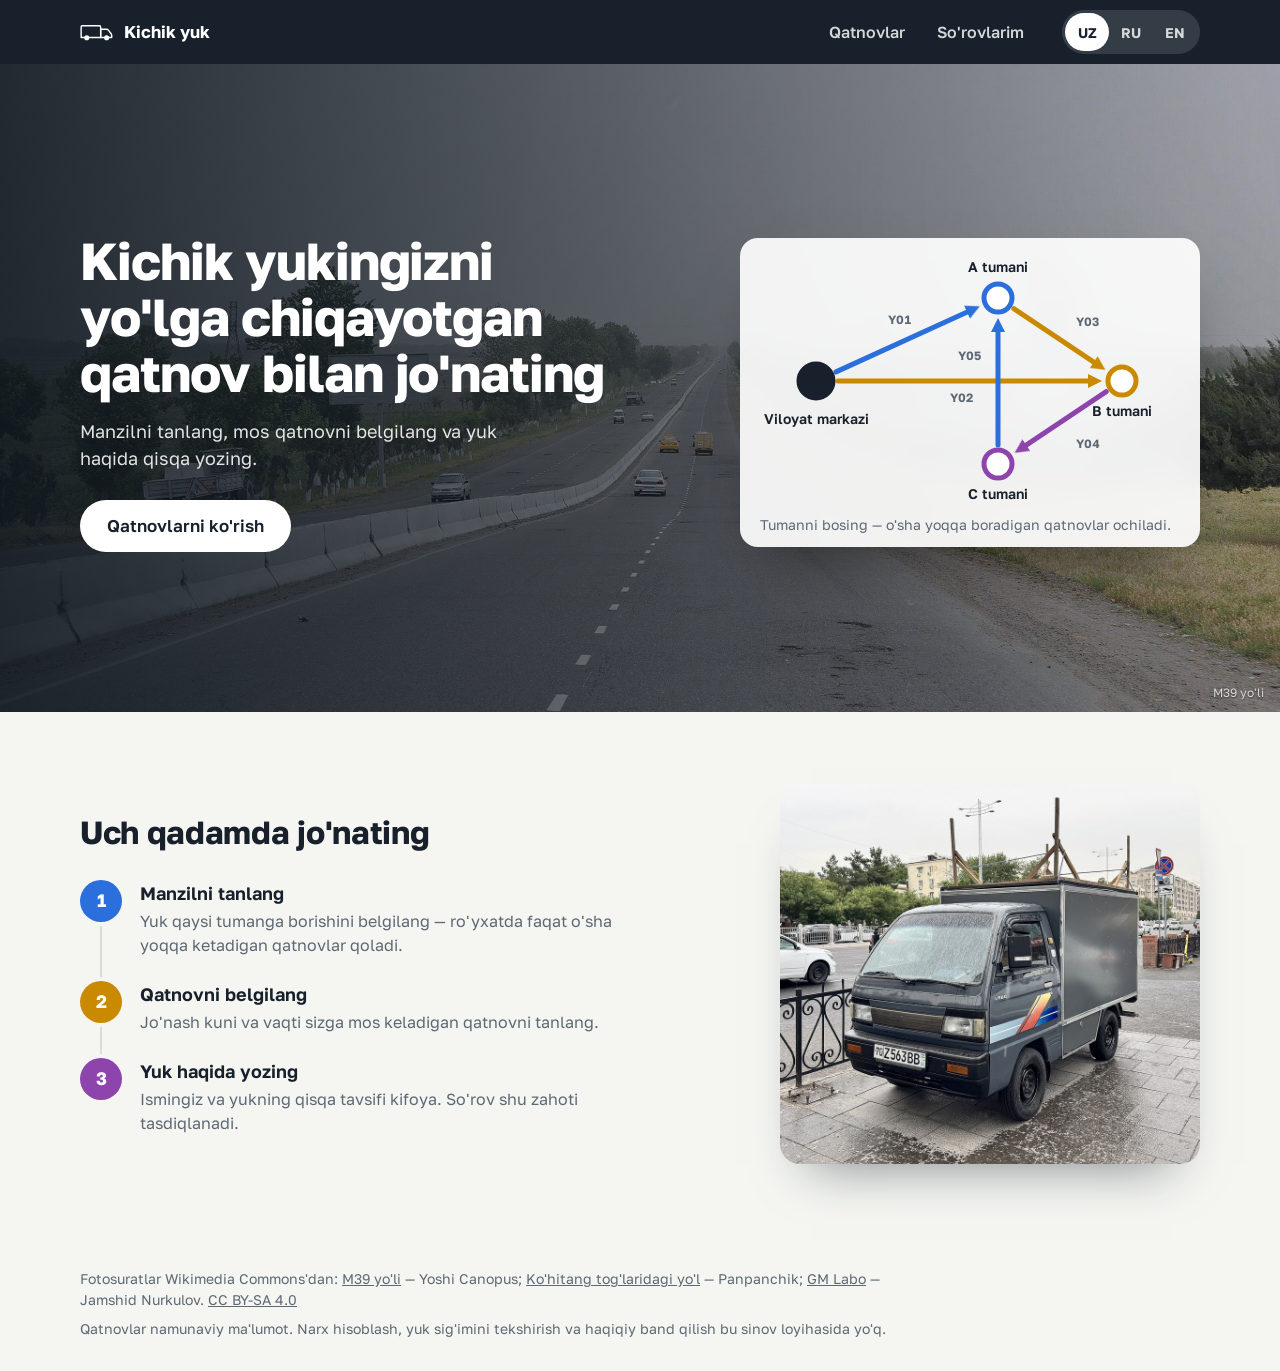
==== commit 07639c62: "Joy nomlari barcha tillarda biletdagidek; surat izohi qisqartirildi Co-Authored-By: Claude Fable 5.2" ====
--- a/index.html
+++ b/index.html
@@ -42,7 +42,7 @@
           </div>
           <figure class="scheme draw" id="schemeHome"></figure>
         </div>
-        <p class="photo-credit" data-i18n="photo.jomboy">M39 yo'li, Jomboy tumani</p>
+        <p class="photo-credit" data-i18n="photo.jomboy">M39 yo'li</p>
       </div>
 
       <div class="wrap steps-block">
@@ -141,7 +141,7 @@
 
   <footer class="wrap foot">
     <p class="credits"><span data-i18n="foot.photos">Fotosuratlar Wikimedia Commons'dan:</span>
-      <a href="https://commons.wikimedia.org/wiki/File:M39_Highway_in_Uzbekistan_near_Jomboy.jpg" data-i18n="photo.jomboy">M39 yo'li, Jomboy tumani</a> — Yoshi Canopus;
+      <a href="https://commons.wikimedia.org/wiki/File:M39_Highway_in_Uzbekistan_near_Jomboy.jpg" data-i18n="photo.jomboy">M39 yo'li</a> — Yoshi Canopus;
       <a href="https://commons.wikimedia.org/wiki/File:Mountain_road_passing_through_Kuhitang_range.jpg" data-i18n="photo.kuhitang">Ko'hitang tog'laridagi yo'l</a> — Panpanchik;
       <a href="https://commons.wikimedia.org/wiki/File:GM_Labo._Muqimiy_street,_Tashkent,_Uzbekistan_01.jpg">GM Labo</a> — Jamshid Nurkulov.
       <a href="https://creativecommons.org/licenses/by-sa/4.0/">CC BY-SA 4.0</a></p>
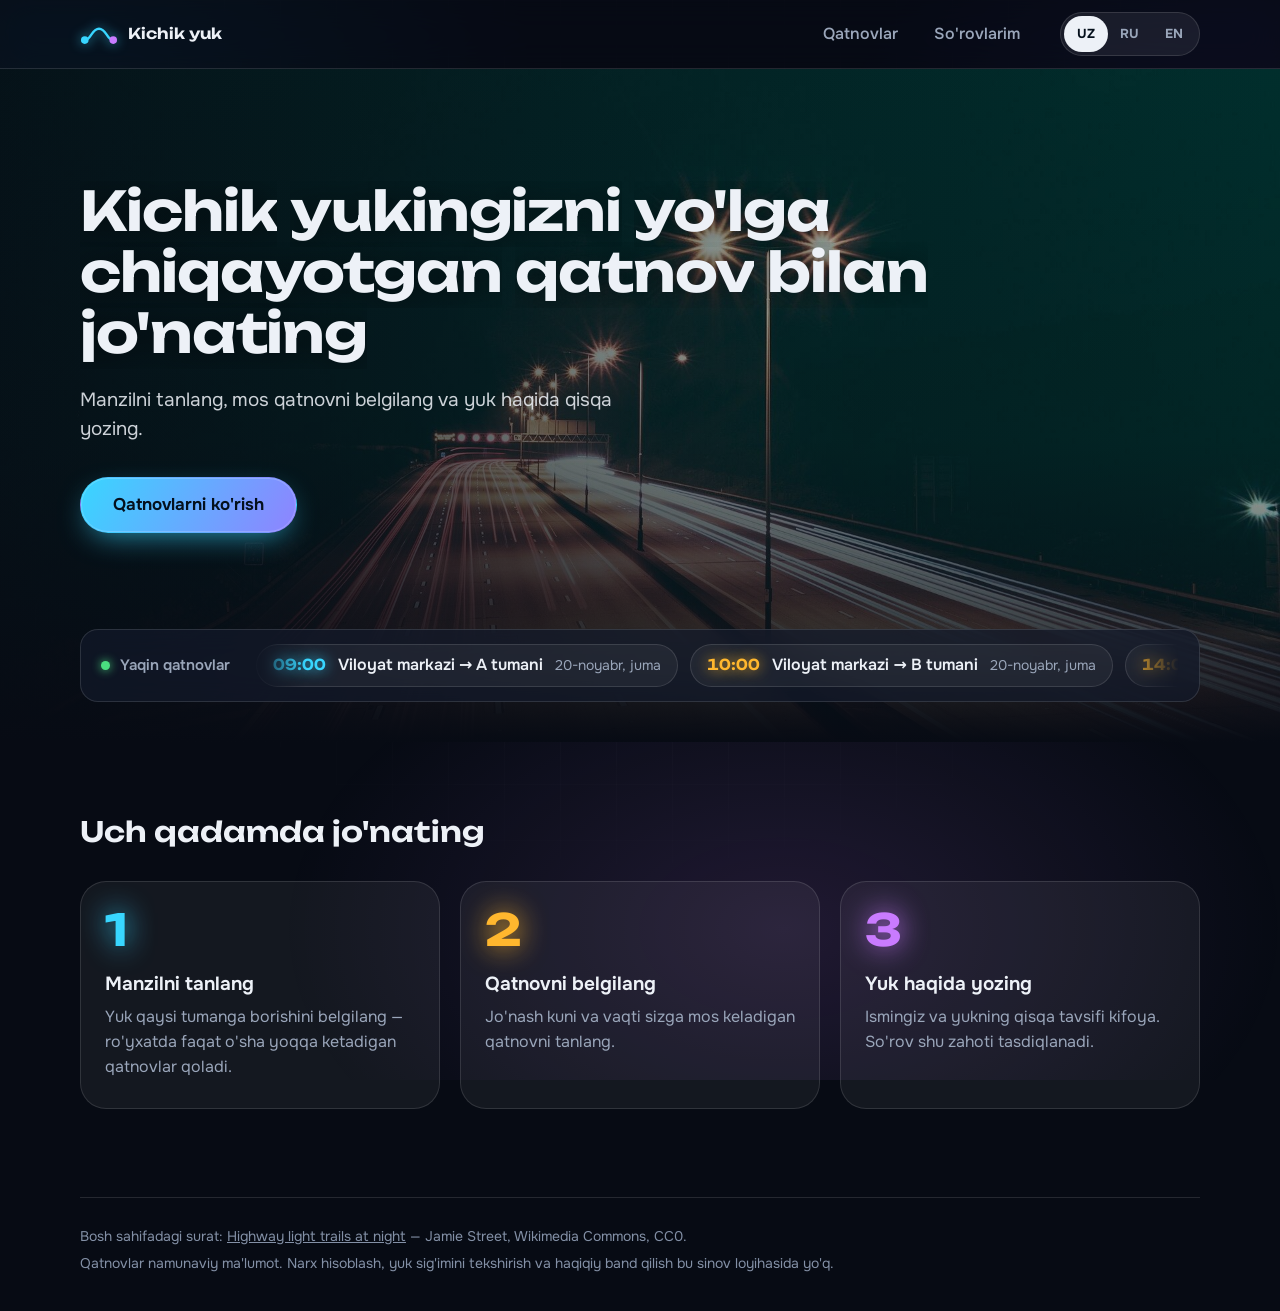
==== commit 7129b7ce: "Yangi dizayn: to'q premium uslub, shisha kartalar, neon chiziqlar Co-Authored-By: Claude Fable 5.2 <" ====
--- a/index.html
+++ b/index.html
@@ -4,8 +4,10 @@
   <meta charset="UTF-8">
   <meta name="viewport" content="width=device-width, initial-scale=1.0">
   <meta name="description" content="Kichik yukingiz uchun viloyat ichidagi mos qatnovni toping va jo'natish so'rovini qoldiring.">
+  <meta name="theme-color" content="#070b14">
   <title>Kichik yuk uchun transport topish</title>
-  <link rel="preload" href="fonts/golos-text-latin.woff2" as="font" type="font/woff2" crossorigin>
+  <link rel="preload" href="fonts/unbounded-latin.woff2" as="font" type="font/woff2" crossorigin>
+  <link rel="preload" href="fonts/onest-latin.woff2" as="font" type="font/woff2" crossorigin>
   <link rel="stylesheet" href="style.css">
 </head>
 <body>
@@ -14,7 +16,7 @@
   <header class="nav">
     <div class="wrap nav-in">
       <a class="brand" href="#/">
-        <svg viewBox="0 0 120 64" aria-hidden="true"><g stroke="currentColor" stroke-width="5" stroke-linejoin="round" fill="none"><path d="M8 10h60a5 5 0 0 1 5 5v36H4V14a4 4 0 0 1 4-4z"/><path d="M73 22h20c3 0 5 1 7 3l10 13c1 2 2 4 2 6v7H73z"/></g><circle cx="24" cy="52" r="9" fill="currentColor"/><circle cx="94" cy="52" r="9" fill="currentColor"/></svg>
+        <svg viewBox="0 0 40 24" aria-hidden="true"><path d="M5 18C12 18 12 6 20 6s8 12 15 12" fill="none" stroke="currentColor" stroke-width="2.5" stroke-linecap="round"/><circle cx="5" cy="18" r="4"/><circle cx="35" cy="18" r="4"/></svg>
         <span data-i18n="brand">Kichik yuk</span>
       </a>
       <nav class="links" data-i18n-aria="nav.label" aria-label="Bo'limlar">
@@ -34,53 +36,45 @@
     <section class="screen" data-screen="home">
       <div class="hero">
         <div class="hero-bg" aria-hidden="true"></div>
-        <div class="wrap hero-grid">
-          <div class="hero-text">
-            <h1 id="heroTitle" tabindex="-1" data-i18n="hero.title" data-split>Kichik yukingizni yo'lga chiqayotgan qatnov bilan jo'nating</h1>
-            <p class="lead" data-i18n="hero.lead">Manzilni tanlang, mos qatnovni belgilang va yuk haqida qisqa yozing.</p>
-            <a class="btn cta" href="#/trips" data-i18n="hero.cta">Qatnovlarni ko'rish</a>
-          </div>
-          <figure class="scheme draw" id="schemeHome"></figure>
+        <div class="wrap hero-in">
+          <h1 id="heroTitle" tabindex="-1" data-i18n="hero.title" data-split>Kichik yukingizni yo'lga chiqayotgan qatnov bilan jo'nating</h1>
+          <p class="lead" data-i18n="hero.lead">Manzilni tanlang, mos qatnovni belgilang va yuk haqida qisqa yozing.</p>
+          <a class="btn primary cta" href="#/trips" data-i18n="hero.cta">Qatnovlarni ko'rish</a>
         </div>
-        <p class="photo-credit" data-i18n="photo.jomboy">M39 yo'li</p>
+        <div class="wrap">
+          <section class="board" aria-labelledby="tickerLabel">
+            <h2 id="tickerLabel" data-i18n="ticker.label">Yaqin qatnovlar</h2>
+            <div class="ticker" id="ticker"></div>
+          </section>
+        </div>
       </div>
 
       <div class="wrap steps-block">
-        <div class="steps-text">
-          <h2 data-i18n="steps.title">Uch qadamda jo'nating</h2>
-          <ol class="steps" id="steps">
-            <li><h3 data-i18n="steps.1t">Manzilni tanlang</h3><p data-i18n="steps.1p">Yuk qaysi tumanga borishini belgilang — ro'yxatda faqat o'sha yoqqa ketadigan qatnovlar qoladi.</p></li>
-            <li><h3 data-i18n="steps.2t">Qatnovni belgilang</h3><p data-i18n="steps.2p">Jo'nash kuni va vaqti sizga mos keladigan qatnovni tanlang.</p></li>
-            <li><h3 data-i18n="steps.3t">Yuk haqida yozing</h3><p data-i18n="steps.3p">Ismingiz va yukning qisqa tavsifi kifoya. So'rov shu zahoti tasdiqlanadi.</p></li>
-          </ol>
-        </div>
-        <img class="steps-photo" src="img/labo-yuk.jpg" width="900" height="810" loading="lazy" data-i18n-alt="photo.laboAlt" alt="Toshkent ko'chasida turgan kichik yuk mashinasi">
+        <h2 data-i18n="steps.title">Uch qadamda jo'nating</h2>
+        <ol class="steps" id="steps">
+          <li class="glow"><h3 data-i18n="steps.1t">Manzilni tanlang</h3><p data-i18n="steps.1p">Yuk qaysi tumanga borishini belgilang — ro'yxatda faqat o'sha yoqqa ketadigan qatnovlar qoladi.</p></li>
+          <li class="glow"><h3 data-i18n="steps.2t">Qatnovni belgilang</h3><p data-i18n="steps.2p">Jo'nash kuni va vaqti sizga mos keladigan qatnovni tanlang.</p></li>
+          <li class="glow"><h3 data-i18n="steps.3t">Yuk haqida yozing</h3><p data-i18n="steps.3p">Ismingiz va yukning qisqa tavsifi kifoya. So'rov shu zahoti tasdiqlanadi.</p></li>
+        </ol>
       </div>
     </section>
 
     <!-- 2. Qatnovlar -->
-    <section class="screen photo" data-screen="trips" hidden>
-      <div class="wrap">
+    <section class="screen pad" data-screen="trips" hidden>
+      <div class="wrap mid">
+        <ol class="stepper" data-step="1"></ol>
         <h1 class="screen-title" tabindex="-1" data-i18n="trips.title">Yuk qayerga borishi kerak?</h1>
         <div class="filters" id="filters" role="group" data-i18n-aria="filter.label" aria-label="Yetib borish hududi"></div>
-
-        <div class="layout">
-          <div class="trips-col">
-            <p class="count" id="count" aria-live="polite"></p>
-            <div id="tripGroups"></div>
-            <p class="empty" id="empty" hidden data-i18n="trips.empty">Bu manzilga hozircha qatnov yo'q. Boshqa tumanni tanlang.</p>
-          </div>
-          <aside class="side">
-            <figure class="scheme" id="schemeTrips"></figure>
-          </aside>
-        </div>
+        <p class="count" id="count" aria-live="polite"></p>
+        <div id="tripGroups"></div>
+        <p class="empty" id="empty" hidden data-i18n="trips.empty">Bu manzilga hozircha qatnov yo'q. Boshqa tumanni tanlang.</p>
       </div>
-      <p class="photo-credit" data-i18n="photo.kuhitang">Ko'hitang tog'laridagi yo'l</p>
     </section>
 
     <!-- 3. So'rov shakli -->
-    <section class="screen photo" data-screen="request" id="formPanel" hidden>
-      <div class="wrap">
+    <section class="screen pad" data-screen="request" id="formPanel" hidden>
+      <div class="wrap mid">
+        <ol class="stepper" data-step="2"></ol>
         <a class="back" href="#/trips" data-i18n="req.back">Qatnovlarga qaytish</a>
         <div class="req-layout">
           <div class="ticket" id="chosen"></div>
@@ -106,14 +100,16 @@
           </div>
         </div>
       </div>
-      <p class="photo-credit" data-i18n="photo.kuhitang">Ko'hitang tog'laridagi yo'l</p>
     </section>
 
     <!-- 4. Tasdiq -->
-    <section class="screen photo" data-screen="done" id="confirmPanel" hidden>
-      <div class="wrap">
+    <section class="screen pad" data-screen="done" id="confirmPanel" hidden>
+      <div class="wrap mid">
+        <ol class="stepper" data-step="3"></ol>
         <div class="sheet receipt">
-          <svg class="check" viewBox="0 0 64 64" aria-hidden="true"><circle cx="32" cy="32" r="28" pathLength="1"/><path d="M19 33l9 9 17-19" pathLength="1"/></svg>
+          <div class="check-wrap" aria-hidden="true">
+            <svg class="check" viewBox="0 0 64 64"><circle cx="32" cy="32" r="28" pathLength="1"/><path d="M19 33l9 9 17-19" pathLength="1"/></svg>
+          </div>
           <h1 class="sheet-title" tabindex="-1" data-i18n="done.title">So'rov yuborildi</h1>
           <dl class="confirm" id="confirmBody"></dl>
           <p class="note" data-i18n="done.note">Bu sinov loyihasi: haydovchiga haqiqiy xabar bormaydi, so'rov faqat shu brauzerda saqlanadi.</p>
@@ -123,12 +119,11 @@
           </div>
         </div>
       </div>
-      <p class="photo-credit" data-i18n="photo.kuhitang">Ko'hitang tog'laridagi yo'l</p>
     </section>
 
     <!-- 5. So'rovlarim -->
-    <section class="screen" data-screen="mine" hidden>
-      <div class="wrap narrow">
+    <section class="screen pad" data-screen="mine" hidden>
+      <div class="wrap mid">
         <h1 class="screen-title" tabindex="-1" data-i18n="mine.title">Yuborilgan so'rovlar</h1>
         <ul class="history" id="history"></ul>
         <div class="empty-state" id="historyEmpty">
@@ -140,11 +135,8 @@
   </main>
 
   <footer class="wrap foot">
-    <p class="credits"><span data-i18n="foot.photos">Fotosuratlar Wikimedia Commons'dan:</span>
-      <a href="https://commons.wikimedia.org/wiki/File:M39_Highway_in_Uzbekistan_near_Jomboy.jpg" data-i18n="photo.jomboy">M39 yo'li</a> — Yoshi Canopus;
-      <a href="https://commons.wikimedia.org/wiki/File:Mountain_road_passing_through_Kuhitang_range.jpg" data-i18n="photo.kuhitang">Ko'hitang tog'laridagi yo'l</a> — Panpanchik;
-      <a href="https://commons.wikimedia.org/wiki/File:GM_Labo._Muqimiy_street,_Tashkent,_Uzbekistan_01.jpg">GM Labo</a> — Jamshid Nurkulov.
-      <a href="https://creativecommons.org/licenses/by-sa/4.0/">CC BY-SA 4.0</a></p>
+    <p><span data-i18n="foot.photo">Bosh sahifadagi surat:</span>
+      <a href="https://commons.wikimedia.org/wiki/File:Highway_light_trains_at_night_(Unsplash).jpg">Highway light trails at night</a> — Jamie Street, Wikimedia Commons, CC0.</p>
     <p data-i18n="foot.note">Qatnovlar namunaviy ma'lumot. Narx hisoblash, yuk sig'imini tekshirish va haqiqiy band qilish bu sinov loyihasida yo'q.</p>
   </footer>
 
--- a/style.css
+++ b/style.css
@@ -1,46 +1,61 @@
-@font-face {
-  font-family: "Golos Text";
-  src: url("fonts/golos-text-latin.woff2") format("woff2");
-  font-weight: 400 900;
-  font-display: swap;
-  unicode-range: U+0000-00FF, U+0131, U+0152-0153, U+02BB-02BC, U+02C6, U+02DA, U+02DC, U+2000-206F, U+20AC, U+2122, U+2191, U+2193, U+2212, U+2215, U+FEFF, U+FFFD;
-}
-@font-face {
-  font-family: "Golos Text";
-  src: url("fonts/golos-text-cyr.woff2") format("woff2");
-  font-weight: 400 900;
-  font-display: swap;
-  unicode-range: U+0301, U+0400-045F, U+0490-0491, U+04B0-04B1, U+2116;
-}
+/* Shriftlar: Unbounded — sarlavhalar va raqamlar, Onest — matn (ikkalasi ham lotin + kirill) */
+@font-face { font-family: "Unbounded"; src: url("fonts/unbounded-latin.woff2") format("woff2"); font-weight: 200 900; font-display: swap;
+  unicode-range: U+0000-00FF, U+0131, U+0152-0153, U+02BB-02BC, U+02C6, U+02DA, U+02DC, U+2000-206F, U+20AC, U+2122, U+2191, U+2193, U+2212, U+2215, U+FEFF, U+FFFD; }
+@font-face { font-family: "Unbounded"; src: url("fonts/unbounded-cyrillic.woff2") format("woff2"); font-weight: 200 900; font-display: swap;
+  unicode-range: U+0301, U+0400-045F, U+0490-0491, U+04B0-04B1, U+2116; }
+@font-face { font-family: "Onest"; src: url("fonts/onest-latin.woff2") format("woff2"); font-weight: 100 900; font-display: swap;
+  unicode-range: U+0000-00FF, U+0131, U+0152-0153, U+02BB-02BC, U+02C6, U+02DA, U+02DC, U+2000-206F, U+20AC, U+2122, U+2191, U+2193, U+2212, U+2215, U+FEFF, U+FFFD; }
+@font-face { font-family: "Onest"; src: url("fonts/onest-cyrillic.woff2") format("woff2"); font-weight: 100 900; font-display: swap;
+  unicode-range: U+0301, U+0400-045F, U+0490-0491, U+04B0-04B1, U+2116; }
 
 :root {
-  --paper: #f5f6f2;
-  --surface: #ffffff;
-  --ink: #18212b;
-  --muted: #5d6874;
-  --rule: #d9ddd5;
-  --line-a: #2a6fdb;
-  --line-b: #c98a00;
-  --line-c: #8e44ad;
-  --danger: #b42318;
-  --focus: #2a6fdb;
-  --radius-s: 6px;
-  --radius-m: 14px;
-  --nav-h: 64px;
+  --bg: #070b14;
+  --glass: rgba(255, 255, 255, .055);
+  --glass-strong: rgba(18, 26, 42, .72);
+  --stroke: rgba(255, 255, 255, .12);
+  --text: #edf1f7;
+  --muted: #9aa6ba;
+  --line-a: #38d6ff;
+  --line-b: #ffb72e;
+  --line-c: #c97bff;
+  --violet: #7b6cff;
+  --ok: #4ade80;
+  --danger: #ff8a8a;
+  --display: "Unbounded", "Onest", system-ui, sans-serif;
+  --body: "Onest", system-ui, -apple-system, "Segoe UI", Roboto, Arial, sans-serif;
+  --r-s: 10px;
+  --r-m: 18px;
+  --r-l: 26px;
+  --nav-h: 68px;
   --ease-out: cubic-bezier(.2, .8, .2, 1);
+  color-scheme: dark;
 }
 
 * { box-sizing: border-box; }
-html { -webkit-text-size-adjust: 100%; }
+html { -webkit-text-size-adjust: 100%; background: var(--bg); }
 [hidden] { display: none !important; }
 
 body {
-  margin: 0;
-  font-family: "Golos Text", system-ui, -apple-system, "Segoe UI", Roboto, Arial, sans-serif;
-  font-size: 1rem;
-  line-height: 1.5;
-  color: var(--ink);
-  background: var(--paper);
+  margin: 0; min-height: 100dvh;
+  font-family: var(--body); font-size: 1rem; line-height: 1.55; color: var(--text);
+  overflow-x: hidden;
+}
+/* Fon: sekin suzadigan rangli yog'du + ingichka to'r */
+body::before {
+  content: ""; position: fixed; inset: -20%; z-index: -2; pointer-events: none;
+  background:
+    radial-gradient(38% 34% at 18% 22%, rgba(56, 214, 255, .17), transparent 70%),
+    radial-gradient(34% 38% at 84% 30%, rgba(123, 108, 255, .20), transparent 70%),
+    radial-gradient(40% 36% at 58% 88%, rgba(201, 123, 255, .13), transparent 70%);
+}
+body::after {
+  content: ""; position: fixed; inset: 0; z-index: -1; pointer-events: none;
+  background-image:
+    linear-gradient(rgba(255, 255, 255, .04) 1px, transparent 1px),
+    linear-gradient(90deg, rgba(255, 255, 255, .04) 1px, transparent 1px);
+  background-size: 56px 56px;
+  -webkit-mask-image: radial-gradient(ellipse at 50% 30%, #000 20%, transparent 75%);
+  mask-image: radial-gradient(ellipse at 50% 30%, #000 20%, transparent 75%);
 }
 
 h1, h2, h3, p { margin: 0; }
@@ -48,281 +63,274 @@
 a { color: inherit; }
 
 .wrap { width: min(1120px, 100% - 32px); margin-inline: auto; }
-.wrap.narrow { width: min(760px, 100% - 32px); }
-
-.skip {
-  position: absolute; left: 16px; top: -60px;
-  background: #fff; color: var(--ink); padding: 8px 14px; border-radius: var(--radius-s); z-index: 30;
-}
+.wrap.mid { width: min(900px, 100% - 32px); }
+
+.skip { position: absolute; left: 16px; top: -60px; background: #fff; color: #05101c; padding: 8px 14px; border-radius: var(--r-s); z-index: 30; }
 .skip:focus { top: 12px; }
-:focus-visible { outline: 3px solid var(--focus); outline-offset: 2px; }
-.photo :focus-visible, .nav :focus-visible, .hero :focus-visible { outline-color: #fff; }
-.sheet :focus-visible, .trip :focus-visible, .scheme :focus-visible { outline-color: var(--focus); }
+:focus-visible { outline: 3px solid var(--line-a); outline-offset: 3px; }
 
 /* ---------- Navigatsiya ---------- */
 .nav {
   position: sticky; top: 0; z-index: 20;
-  background: var(--ink); color: #fff;
+  background: rgba(7, 11, 20, .72);
+  -webkit-backdrop-filter: blur(16px) saturate(1.4); backdrop-filter: blur(16px) saturate(1.4);
+  border-bottom: 1px solid var(--stroke);
   view-transition-name: nav;
 }
 .nav-in { display: flex; align-items: center; gap: 8px 24px; min-height: var(--nav-h); }
-.brand { display: inline-flex; align-items: center; gap: 10px; font-weight: 700; font-size: 1.0625rem; text-decoration: none; min-height: 44px; }
-.brand svg { width: 34px; height: auto; }
+.brand { display: inline-flex; align-items: center; gap: 10px; font-family: var(--display); font-weight: 600; font-size: .9375rem; text-decoration: none; min-height: 44px; }
+.brand svg { width: 38px; height: auto; color: var(--line-a); fill: var(--line-a); filter: drop-shadow(0 0 6px rgba(56, 214, 255, .7)); }
+.brand svg circle:last-child { fill: var(--line-c); }
 .links { display: flex; gap: 4px; margin-left: auto; }
 .links a {
-  display: inline-flex; align-items: center; gap: 6px; min-height: 44px; padding: 0 14px;
-  text-decoration: none; font-weight: 550; border-radius: 999px; color: rgba(255, 255, 255, .82);
+  display: inline-flex; align-items: center; gap: 8px; min-height: 44px; padding: 0 16px;
+  text-decoration: none; font-weight: 550; border-radius: 999px; color: var(--muted);
   transition: background .2s ease, color .2s ease;
 }
-.links a:hover { color: #fff; background: rgba(255, 255, 255, .1); }
-.links a[aria-current="page"] { color: var(--ink); background: #fff; }
+.links a:hover { color: var(--text); background: rgba(255, 255, 255, .07); }
+.links a[aria-current="page"] { color: var(--text); background: rgba(255, 255, 255, .1); box-shadow: inset 0 0 0 1px var(--stroke); }
 .badge {
-  min-width: 22px; height: 22px; padding: 0 6px; border-radius: 11px;
-  display: inline-grid; place-items: center;
-  background: var(--line-b); color: #fff; font-size: .8125rem; font-weight: 700; font-variant-numeric: tabular-nums;
-}
-.lang { display: flex; padding: 3px; border-radius: 999px; background: rgba(255, 255, 255, .12); }
+  min-width: 22px; height: 22px; padding: 0 6px; border-radius: 11px; display: inline-grid; place-items: center;
+  background: var(--line-b); color: #1b1200; font-size: .8125rem; font-weight: 750; font-variant-numeric: tabular-nums;
+  box-shadow: 0 0 12px rgba(255, 183, 46, .6);
+}
+.lang { display: flex; padding: 3px; border-radius: 999px; background: rgba(255, 255, 255, .07); border: 1px solid var(--stroke); }
 .lang button {
-  font: inherit; font-size: .875rem; font-weight: 650; color: rgba(255, 255, 255, .8);
-  min-width: 44px; min-height: 38px; border: 0; border-radius: 999px; background: transparent; cursor: pointer;
+  font: inherit; font-size: .8125rem; font-weight: 700; letter-spacing: .02em; color: var(--muted);
+  min-width: 44px; min-height: 36px; border: 0; border-radius: 999px; background: transparent; cursor: pointer;
   transition: background .2s ease, color .2s ease;
 }
-.lang button:hover { color: #fff; }
-.lang button[aria-pressed="true"] { background: #fff; color: var(--ink); }
+.lang button:hover { color: var(--text); }
+.lang button[aria-pressed="true"] { background: var(--text); color: #05101c; }
+
+/* ---------- Tugmalar ---------- */
+.btn {
+  display: inline-flex; align-items: center; justify-content: center;
+  font: inherit; font-weight: 650; min-height: 46px; padding: 10px 20px; text-decoration: none;
+  border-radius: 999px; cursor: pointer; border: 1px solid transparent; color: var(--text);
+  transition: background .2s ease, color .2s ease, border-color .2s ease, box-shadow .25s ease, transform .15s ease;
+}
+.btn:active { transform: scale(.96); }
+.primary {
+  color: #04101d; background: linear-gradient(120deg, var(--line-a), #8f83ff);
+  box-shadow: 0 0 0 1px rgba(255, 255, 255, .18) inset, 0 10px 30px -10px rgba(56, 214, 255, .75);
+}
+.primary:hover { box-shadow: 0 0 0 1px rgba(255, 255, 255, .3) inset, 0 14px 38px -8px rgba(56, 214, 255, .95); }
+.quiet { background: rgba(255, 255, 255, .05); border-color: var(--stroke); }
+.quiet:hover { background: rgba(255, 255, 255, .1); border-color: rgba(255, 255, 255, .3); }
+.pick { background: rgba(255, 255, 255, .06); border-color: var(--stroke); }
+.pick:hover, .trip:hover .pick { background: var(--c); border-color: var(--c); color: #05101c; box-shadow: 0 0 22px -4px var(--c); }
 
 /* ---------- Ekranlar ---------- */
 .screen { min-height: calc(100dvh - var(--nav-h)); position: relative; }
-.screen[data-screen="mine"] { padding: 48px 0 64px; }
-.screen.photo {
-  padding: 44px 0 72px; color: #fff; isolation: isolate;
-  background:
-    linear-gradient(180deg, rgba(14, 22, 30, .82) 0%, rgba(14, 22, 30, .62) 45%, rgba(14, 22, 30, .88) 100%),
-    url("img/tog-yoli.jpg") center / cover fixed;
-}
-.screen-title { font-size: clamp(1.6rem, 1.2rem + 1.6vw, 2.25rem); line-height: 1.15; font-weight: 720; letter-spacing: -0.015em; margin-bottom: 20px; }
-.photo-credit {
-  position: absolute; right: 16px; bottom: 10px;
-  font-size: .75rem; color: rgba(255, 255, 255, .78); text-shadow: 0 1px 2px rgba(0, 0, 0, .6);
-}
+.screen.pad { padding: 36px 0 72px; }
+.screen-title { font-family: var(--display); font-size: clamp(1.35rem, 1rem + 1.5vw, 2rem); line-height: 1.2; font-weight: 600; letter-spacing: -0.01em; margin-bottom: 22px; }
 
 /* ---------- Bosh sahifa ---------- */
-.hero { position: relative; overflow: hidden; color: #fff; isolation: isolate; padding: 96px 0 88px; min-height: min(72dvh, 680px); display: grid; align-items: center; }
+.hero { position: relative; isolation: isolate; overflow: hidden; padding: 112px 0 40px; }
 .hero-bg {
   position: absolute; inset: 0; z-index: -1;
   background:
-    linear-gradient(90deg, rgba(14, 22, 30, .88) 0%, rgba(14, 22, 30, .58) 48%, rgba(14, 22, 30, .18) 100%),
-    url("img/yol-jomboy.jpg") center 62% / cover;
-}
-.hero-grid { display: grid; grid-template-columns: minmax(0, 1fr) minmax(0, 460px); gap: 40px; align-items: center; }
+    linear-gradient(180deg, rgba(7, 11, 20, .10) 0%, rgba(7, 11, 20, .30) 55%, var(--bg) 100%),
+    linear-gradient(90deg, rgba(7, 11, 20, .78) 0%, rgba(7, 11, 20, .30) 55%, rgba(7, 11, 20, 0) 100%),
+    url("img/tungi-yol.jpg") center 58% / cover;
+}
+.hero-in { padding-bottom: 96px; }
 .hero h1 {
-  font-size: clamp(2rem, 1.2rem + 3vw, 3.25rem);
-  line-height: 1.08; font-weight: 750; letter-spacing: -0.02em; max-width: 16ch;
-}
-.hero h1 .w { display: inline-block; overflow: hidden; vertical-align: bottom; padding-bottom: .08em; margin-bottom: -.08em; }
+  font-family: var(--display); font-weight: 650;
+  font-size: clamp(1.7rem, 1rem + 3.1vw, 3.4rem); line-height: 1.12; letter-spacing: -0.02em; max-width: 17ch;
+  text-shadow: 0 2px 30px rgba(0, 0, 0, .5);
+}
+.hero h1 .w { display: inline-block; overflow: hidden; vertical-align: bottom; padding-bottom: .1em; margin-bottom: -.1em; }
 .hero h1 .w > span { display: inline-block; }
-.lead { margin-top: 18px; color: rgba(255, 255, 255, .88); font-size: 1.125rem; max-width: 42ch; }
-
-.btn {
-  display: inline-flex; align-items: center; justify-content: center;
-  font: inherit; font-weight: 600; min-height: 44px; padding: 10px 18px; text-decoration: none;
-  border-radius: var(--radius-s); cursor: pointer; border: 1.5px solid transparent;
-  transition: background .2s ease, color .2s ease, border-color .2s ease, transform .15s ease;
-}
-.btn:active { transform: scale(.97); }
-.primary { background: var(--ink); color: #fff; }
-.primary:hover { background: #2c3a48; }
-.quiet { background: transparent; border-color: var(--rule); color: var(--ink); }
-.quiet:hover { border-color: var(--ink); }
-.pick { background: var(--surface); border-color: var(--ink); color: var(--ink); }
-.pick:hover { background: var(--ink); color: #fff; }
-.cta { margin-top: 28px; min-height: 52px; padding: 12px 26px; font-size: 1.0625rem; background: #fff; color: var(--ink); border-radius: 999px; }
-.cta:hover { background: var(--line-b); color: #fff; }
-
-.steps-block { display: grid; grid-template-columns: minmax(0, 1fr) minmax(0, 420px); gap: 48px; align-items: center; padding: 72px 0; }
-.steps-block h2 { font-size: clamp(1.5rem, 1.2rem + 1.2vw, 2rem); line-height: 1.2; font-weight: 720; letter-spacing: -0.01em; }
-.steps { list-style: none; margin: 28px 0 0; padding: 0; counter-reset: step; display: grid; gap: 24px; }
-.steps li { counter-increment: step; position: relative; padding-left: 60px; }
+.lead { margin-top: 22px; color: rgba(237, 241, 247, .86); font-size: 1.1875rem; max-width: 44ch; }
+.cta { margin-top: 32px; min-height: 56px; padding: 14px 32px; font-size: 1.0625rem; }
+
+/* Tablo: yaqin qatnovlar lentasi */
+.board {
+  display: grid; grid-template-columns: auto minmax(0, 1fr); align-items: center; gap: 20px;
+  padding: 14px 20px; border-radius: var(--r-m);
+  background: var(--glass-strong); border: 1px solid var(--stroke);
+  -webkit-backdrop-filter: blur(14px); backdrop-filter: blur(14px);
+}
+.board h2 { font-size: .9375rem; font-weight: 600; color: var(--muted); display: flex; align-items: center; gap: 10px; white-space: nowrap; }
+.board h2::before { content: ""; width: 9px; height: 9px; border-radius: 50%; background: var(--ok); box-shadow: 0 0 10px var(--ok); }
+.ticker { display: flex; overflow: hidden; -webkit-mask-image: linear-gradient(90deg, transparent, #000 6%, #000 94%, transparent); mask-image: linear-gradient(90deg, transparent, #000 6%, #000 94%, transparent); }
+.ticker-set { display: flex; gap: 12px; list-style: none; margin: 0; padding: 0 6px; flex: none; }
+.ticker-set li {
+  display: flex; align-items: baseline; gap: 12px; white-space: nowrap;
+  padding: 8px 16px; border-radius: 999px; background: rgba(255, 255, 255, .05); border: 1px solid var(--stroke);
+}
+.tk-time { font-family: var(--display); font-weight: 600; font-size: .9375rem; color: var(--c); font-variant-numeric: tabular-nums; text-shadow: 0 0 14px var(--c); }
+.tk-route { font-weight: 600; }
+.tk-day { color: var(--muted); font-size: .875rem; }
+
+.steps-block { padding: 72px 0 88px; }
+.steps-block h2 { font-family: var(--display); font-size: clamp(1.25rem, 1rem + 1.2vw, 1.75rem); font-weight: 600; line-height: 1.25; }
+.steps { list-style: none; margin: 32px 0 0; padding: 0; counter-reset: step; display: grid; grid-template-columns: repeat(3, minmax(0, 1fr)); gap: 20px; }
+.steps li {
+  --c: var(--line-a);
+  counter-increment: step; position: relative; padding: 26px 24px 28px; border-radius: var(--r-l);
+  background: var(--glass); border: 1px solid var(--stroke); overflow: hidden;
+}
+.steps li:nth-child(2) { --c: var(--line-b); }
+.steps li:nth-child(3) { --c: var(--line-c); }
 .steps li::before {
-  content: counter(step); position: absolute; left: 0; top: 0;
-  width: 42px; height: 42px; border-radius: 50%; display: grid; place-items: center;
-  font-weight: 700; font-size: 1.125rem; color: #fff; background: var(--line-a);
-}
-.steps li:nth-child(2)::before { background: var(--line-b); }
-.steps li:nth-child(3)::before { background: var(--line-c); }
-.steps li:not(:last-child)::after {
-  content: ""; position: absolute; left: 20px; top: 46px; bottom: -20px; width: 2px; background: var(--rule);
-}
-.steps h3 { font-size: 1.125rem; font-weight: 650; }
-.steps p { color: var(--muted); max-width: 52ch; margin-top: 2px; }
-.steps-photo { width: 100%; height: 380px; object-fit: cover; object-position: center 62%; border-radius: 20px; box-shadow: 0 30px 50px -30px rgba(24, 33, 43, .55); }
-
-/* ---------- Sxema ---------- */
-.scheme {
-  margin: 0; padding: 18px 20px 12px; color: var(--ink);
-  background: rgba(255, 255, 255, .92);
-  -webkit-backdrop-filter: blur(12px); backdrop-filter: blur(12px);
-  border-radius: 18px; box-shadow: 0 30px 60px -30px rgba(0, 0, 0, .6);
-}
-.scheme svg { width: 100%; height: auto; display: block; overflow: visible; }
-.scheme figcaption { color: var(--muted); font-size: .875rem; margin-top: 8px; }
-
-.edge line { stroke: var(--c); stroke-width: 5; stroke-linecap: round; transition: stroke .35s ease, stroke-width .35s ease; }
-.edge polygon { fill: var(--c); transition: fill .35s ease; }
-.edge text { font-size: 12px; font-weight: 650; fill: var(--muted); font-variant-numeric: tabular-nums; transition: fill .35s ease; }
-.edge { transition: opacity .35s ease; }
-.scheme.filtered .edge { opacity: .18; }
-.scheme.filtered .edge line { stroke: var(--muted); }
-.scheme.filtered .edge polygon { fill: var(--muted); }
-.scheme.filtered .edge.on { opacity: 1; }
-.scheme.filtered .edge.on line { stroke: var(--c); stroke-width: 7; }
-.scheme.filtered .edge.on polygon { fill: var(--c); }
-.scheme.filtered .edge.on text { fill: var(--ink); }
-
-.node .hit { fill: transparent; }
-.node .dot { fill: var(--surface); stroke: var(--c, var(--ink)); stroke-width: 5; transition: fill .25s ease, stroke-width .25s ease; }
-.node.hub .dot { fill: var(--ink); stroke: var(--ink); }
-.node text { font-size: 14px; font-weight: 600; fill: var(--ink); }
-.node[data-place] { cursor: pointer; }
-.node[data-place]:hover .dot, .node[data-place]:focus-visible .dot, .node.on .dot { fill: var(--c); }
-.node[data-place]:hover .dot { stroke-width: 8; }
-.node[data-place]:focus-visible { outline: none; }
-.node[data-place]:focus-visible .hit { stroke: var(--focus); stroke-width: 3; }
+  content: counter(step); display: block; margin-bottom: 18px;
+  font-family: var(--display); font-weight: 700; font-size: 2.75rem; line-height: 1; color: var(--c);
+  text-shadow: 0 0 28px var(--c);
+}
+.steps h3 { font-size: 1.1875rem; font-weight: 650; }
+.steps p { color: var(--muted); margin-top: 6px; }
+
+/* Shisha yuzadagi yorug'lik dog'i */
+.glow { position: relative; }
+.glow::after {
+  content: ""; position: absolute; inset: 0; border-radius: inherit; pointer-events: none;
+  background: radial-gradient(340px circle at var(--mx, 50%) var(--my, 50%), color-mix(in srgb, var(--c, #fff) 22%, transparent), transparent 70%);
+  opacity: 0; transition: opacity .3s ease;
+}
+.glow:hover::after { opacity: 1; }
+
+/* ---------- Qadamlar ko'rsatkichi ---------- */
+.stepper { list-style: none; margin: 0 0 30px; padding: 0; display: flex; align-items: center; gap: 10px; }
+.stepper li { display: flex; align-items: center; gap: 10px; color: var(--muted); font-weight: 600; font-size: .9375rem; }
+.stepper li + li::before { content: ""; width: clamp(18px, 6vw, 64px); height: 2px; border-radius: 2px; background: var(--stroke); }
+.stepper .num {
+  width: 30px; height: 30px; border-radius: 50%; display: grid; place-items: center; flex: none;
+  font-family: var(--display); font-size: .75rem; font-weight: 600; border: 1.5px solid var(--stroke);
+}
+.stepper .now { color: var(--text); }
+.stepper .now .num { border-color: var(--line-a); color: var(--line-a); box-shadow: 0 0 0 4px rgba(56, 214, 255, .15), 0 0 18px rgba(56, 214, 255, .6); }
+.stepper .done .num { background: var(--ok); border-color: var(--ok); color: #04130a; }
+.stepper .done + li::before, .stepper .now::before { background: linear-gradient(90deg, var(--ok), var(--line-a)); }
+.stepper li.done + li.now::before { background: linear-gradient(90deg, var(--ok), var(--line-a)); }
 
 /* ---------- Filtr ---------- */
-.filters { display: flex; flex-wrap: wrap; gap: 8px; margin-bottom: 28px; }
+.filters { display: flex; flex-wrap: wrap; gap: 10px; margin-bottom: 26px; }
 .filter {
-  --c: var(--ink);
-  display: inline-flex; align-items: center; gap: 8px;
-  font: inherit; font-weight: 550; color: var(--ink);
-  min-height: 44px; padding: 8px 18px;
-  background: rgba(255, 255, 255, .92); border: 1.5px solid transparent; border-radius: 999px; cursor: pointer;
-  transition: box-shadow .2s ease, background .2s ease, transform .15s ease;
-}
-.filter .dot { width: 10px; height: 10px; border-radius: 50%; background: var(--c); }
-.filter:hover { background: #fff; }
-.filter:active { transform: scale(.96); }
-.filter[aria-pressed="true"] { background: #fff; box-shadow: 0 0 0 3px var(--c), 0 0 0 5px rgba(255, 255, 255, .9); }
+  --c: var(--text);
+  display: inline-flex; align-items: center; gap: 10px;
+  font: inherit; font-weight: 600; color: var(--text);
+  min-height: 46px; padding: 8px 20px;
+  background: var(--glass); border: 1px solid var(--stroke); border-radius: 999px; cursor: pointer;
+  transition: box-shadow .25s ease, background .2s ease, border-color .2s ease, transform .15s ease;
+}
+.filter .dot { width: 10px; height: 10px; border-radius: 50%; background: var(--c); box-shadow: 0 0 10px var(--c); }
+.filter:hover { background: rgba(255, 255, 255, .1); }
+.filter:active { transform: scale(.95); }
+.filter[aria-pressed="true"] {
+  border-color: var(--c); background: color-mix(in srgb, var(--c) 14%, transparent);
+  box-shadow: 0 0 0 1px var(--c), 0 0 26px -6px var(--c);
+}
 
 /* ---------- Qatnovlar ---------- */
-.layout { display: grid; grid-template-columns: minmax(0, 1fr) 380px; gap: 32px; align-items: start; }
-.side { position: sticky; top: calc(var(--nav-h) + 20px); }
-.count { color: rgba(255, 255, 255, .82); font-variant-numeric: tabular-nums; }
-.day { margin-top: 18px; }
-.day h2 {
-  font-size: .9375rem; font-weight: 600; color: rgba(255, 255, 255, .85);
-  margin: 0 0 10px; padding-bottom: 6px; border-bottom: 1px solid rgba(255, 255, 255, .22);
-}
-.empty { color: rgba(255, 255, 255, .85); padding: 14px 0; }
-
-.trips { list-style: none; margin: 0; padding: 0; display: grid; gap: 14px; perspective: 1000px; }
+.count { color: var(--muted); font-variant-numeric: tabular-nums; }
+.day { margin-top: 22px; }
+.day h2 { font-size: .9375rem; font-weight: 600; color: var(--muted); margin-bottom: 12px; display: flex; align-items: center; gap: 14px; }
+.day h2::after { content: ""; flex: 1; height: 1px; background: var(--stroke); }
+.empty { color: var(--muted); padding: 14px 0; }
+
+.trips { list-style: none; margin: 0; padding: 0; display: grid; gap: 14px; }
 .trip {
-  display: grid; grid-template-columns: 76px minmax(0, 1fr) 112px auto; gap: 18px; align-items: center;
-  padding: 18px 20px 18px 24px; position: relative; color: var(--ink);
-  background: var(--surface); border: 1px solid var(--rule); border-radius: var(--radius-m);
-  transform-style: preserve-3d;
-  transform: rotateX(var(--rx, 0deg)) rotateY(var(--ry, 0deg));
-  transition: transform .45s var(--ease-out), box-shadow .3s ease;
-  box-shadow: 0 1px 2px rgba(24, 33, 43, .06), 0 10px 22px -10px rgba(0, 0, 0, .45);
-}
-.trip.tilting { transition: transform .08s linear, box-shadow .3s ease; box-shadow: 0 1px 2px rgba(24, 33, 43, .06), 0 28px 44px -18px rgba(0, 0, 0, .6); }
-.trip::after {
-  content: ""; position: absolute; inset: 0; border-radius: inherit; pointer-events: none;
-  background: radial-gradient(420px circle at var(--mx, 50%) var(--my, 50%), rgba(255, 255, 255, .55), transparent 45%);
-  opacity: 0; transition: opacity .3s ease;
-}
-.trip.tilting::after { opacity: 1; }
+  display: grid; grid-template-columns: 124px minmax(0, 1fr) auto auto; gap: 22px; align-items: center;
+  padding: 20px 22px 20px 28px; overflow: hidden;
+  background: var(--glass); border: 1px solid var(--stroke); border-radius: var(--r-m);
+  -webkit-backdrop-filter: blur(10px); backdrop-filter: blur(10px);
+  transition: border-color .25s ease, box-shadow .3s ease, translate .3s var(--ease-out);
+}
 .trip::before {
-  content: ""; position: absolute; left: 0; top: 0; bottom: 0; width: 6px;
-  border-radius: var(--radius-m) 0 0 var(--radius-m); background: var(--c);
-}
-.trip-time, .trip-info { transform: translateZ(28px); }
-.trip-art { transform: translateZ(46px); color: var(--c); }
-.trip .pick { transform: translateZ(36px); }
-.trip-art svg { width: 100%; height: auto; display: block; filter: drop-shadow(0 8px 6px rgba(24, 33, 43, .18)); }
-.trip-time { font-size: 1.5rem; font-weight: 700; font-variant-numeric: tabular-nums; letter-spacing: -0.01em; }
-
-.route { list-style: none; margin: 0; padding: 0 0 0 22px; position: relative; }
-.route::before {
-  content: ""; position: absolute; left: 6px; top: 11px; bottom: 11px; width: 3px; border-radius: 2px;
-  background: linear-gradient(var(--ink), var(--c));
-}
-.route li { position: relative; line-height: 1.45; }
-.route li + li { margin-top: 6px; }
-.route li::before {
-  content: ""; position: absolute; left: -22px; top: 5px; width: 9px; height: 9px;
-  border-radius: 50%; background: var(--surface); border: 3px solid var(--ink);
-}
-.route li.to::before { border-color: var(--c); background: var(--c); }
-.route li.to { font-weight: 650; }
-.trip-id { color: var(--muted); font-size: .875rem; font-variant-numeric: tabular-nums; margin-top: 6px; }
+  content: ""; position: absolute; left: 0; top: 14px; bottom: 14px; width: 4px; border-radius: 0 4px 4px 0;
+  background: var(--c); box-shadow: 0 0 18px 1px var(--c);
+}
+.trip:hover { border-color: color-mix(in srgb, var(--c) 60%, transparent); box-shadow: 0 18px 44px -24px var(--c); translate: 0 -2px; }
+.trip > * { position: relative; z-index: 1; }
+.trip-time { font-family: var(--display); font-size: 1.75rem; font-weight: 600; font-variant-numeric: tabular-nums; letter-spacing: -0.02em; line-height: 1; }
+.trip-route { display: flex; align-items: center; gap: 14px; min-width: 0; font-size: 1.0625rem; }
+.trip-route .from { color: rgba(237, 241, 247, .8); }
+.trip-route .to { font-weight: 700; color: var(--c); }
+.trip-route .line {
+  flex: 1; min-width: 28px; height: 2px; border-radius: 2px; position: relative;
+  background: linear-gradient(90deg, rgba(255, 255, 255, .25), var(--c));
+}
+.trip-route .line::after {
+  content: ""; position: absolute; right: -1px; top: 50%; width: 9px; height: 9px; translate: 0 -50%; rotate: 45deg;
+  border-top: 2px solid var(--c); border-right: 2px solid var(--c);
+}
+.trip-route .line::before {
+  content: ""; position: absolute; top: -2px; left: 0; width: 26px; height: 6px; border-radius: 6px;
+  background: var(--c); box-shadow: 0 0 12px 2px var(--c); opacity: 0;
+}
+.trip-id { color: var(--muted); font-size: .875rem; font-variant-numeric: tabular-nums; white-space: nowrap; }
 
 /* ---------- So'rov ekrani ---------- */
-.back { display: inline-flex; align-items: center; gap: 8px; min-height: 44px; font-weight: 550; text-decoration: none; color: rgba(255, 255, 255, .9); margin-bottom: 12px; }
-.back::before { content: ""; width: 9px; height: 9px; border-left: 2px solid; border-bottom: 2px solid; transform: rotate(45deg); }
-.back:hover { color: #fff; text-decoration: underline; }
-.req-layout { display: grid; grid-template-columns: minmax(0, 400px) minmax(0, 1fr); gap: 28px; align-items: start; }
+.back { display: inline-flex; align-items: center; gap: 10px; min-height: 44px; font-weight: 550; text-decoration: none; color: var(--muted); margin-bottom: 14px; transition: color .2s ease; }
+.back::before { content: ""; width: 8px; height: 8px; border-left: 2px solid; border-bottom: 2px solid; rotate: 45deg; }
+.back:hover { color: var(--text); }
+.req-layout { display: grid; grid-template-columns: minmax(0, 360px) minmax(0, 1fr); gap: 24px; align-items: start; }
 
 .ticket {
-  --c: var(--ink);
+  --c: var(--line-a);
   view-transition-name: ticket;
-  background: var(--surface); color: var(--ink); border-radius: 18px; padding: 24px;
-  border-top: 8px solid var(--c);
-  box-shadow: 0 30px 60px -30px rgba(0, 0, 0, .7);
+  position: relative; overflow: hidden; padding: 26px; border-radius: var(--r-l);
+  background: linear-gradient(160deg, color-mix(in srgb, var(--c) 16%, transparent), transparent 55%), var(--glass-strong);
+  border: 1px solid color-mix(in srgb, var(--c) 45%, transparent);
+  box-shadow: 0 30px 70px -40px var(--c);
+  -webkit-backdrop-filter: blur(14px); backdrop-filter: blur(14px);
 }
 .ticket-head { display: flex; justify-content: space-between; align-items: center; gap: 12px; }
-.ticket-id { font-weight: 700; color: #fff; background: var(--c); padding: 4px 12px; border-radius: 999px; font-variant-numeric: tabular-nums; }
+.ticket-id { font-weight: 700; color: #05101c; background: var(--c); padding: 4px 14px; border-radius: 999px; font-variant-numeric: tabular-nums; box-shadow: 0 0 20px -4px var(--c); }
 .ticket-day { color: var(--muted); font-weight: 550; }
-.ticket-label { color: var(--muted); font-size: .875rem; margin-top: 22px; }
-.ticket-time { font-size: 4rem; line-height: 1; font-weight: 750; letter-spacing: -0.03em; font-variant-numeric: tabular-nums; margin-top: 2px; }
+.ticket-label { color: var(--muted); font-size: .875rem; margin-top: 26px; }
+.ticket-time { font-family: var(--display); font-size: 3.6rem; line-height: 1.05; font-weight: 650; letter-spacing: -0.03em; font-variant-numeric: tabular-nums; margin-top: 4px; text-shadow: 0 0 40px color-mix(in srgb, var(--c) 70%, transparent); }
 .ticket-date { color: var(--muted); font-variant-numeric: tabular-nums; margin-top: 6px; }
-.ticket-road {
-  position: relative; height: 46px; margin-top: 26px;
-  border-bottom: 3px dashed var(--rule);
-}
+.ticket-road { position: relative; height: 2px; margin: 34px 7px 0; background: linear-gradient(90deg, rgba(255, 255, 255, .3), var(--c)); border-radius: 2px; }
 .ticket-road::before, .ticket-road::after {
-  content: ""; position: absolute; bottom: -8px; width: 13px; height: 13px; border-radius: 50%;
-  border: 3px solid var(--ink); background: var(--surface);
-}
-.ticket-road::before { left: 0; }
-.ticket-road::after { right: 0; border-color: var(--c); background: var(--c); }
-.ticket-van { position: absolute; bottom: 2px; left: 4%; width: 64px; color: var(--c); }
-.ticket-van svg { display: block; width: 100%; height: auto; }
-.ticket-ends { display: flex; justify-content: space-between; gap: 16px; margin-top: 14px; font-weight: 650; }
-.ticket-ends .to { text-align: right; }
-.ticket-ends .from { font-weight: 500; }
+  content: ""; position: absolute; top: 50%; width: 14px; height: 14px; border-radius: 50%; translate: 0 -50%;
+  border: 2px solid rgba(255, 255, 255, .7); background: var(--bg);
+}
+.ticket-road::before { left: -7px; }
+.ticket-road::after { right: -7px; border-color: var(--c); background: var(--c); box-shadow: 0 0 16px 2px var(--c); }
+.ticket-road .pulse { position: absolute; top: -3px; left: 0; width: 34px; height: 8px; border-radius: 8px; background: #fff; box-shadow: 0 0 16px 4px var(--c); opacity: 0; }
+.ticket-ends { display: flex; justify-content: space-between; gap: 16px; margin-top: 18px; }
+.ticket-ends .from { color: rgba(237, 241, 247, .8); }
+.ticket-ends .to { text-align: right; font-weight: 700; color: var(--c); }
 
 .sheet {
-  background: var(--surface); color: var(--ink);
-  border-radius: 18px; padding: 28px;
-  box-shadow: 0 30px 60px -30px rgba(0, 0, 0, .7);
-}
-.sheet-title { font-size: 1.5rem; line-height: 1.25; font-weight: 700; letter-spacing: -0.01em; margin-bottom: 20px; }
+  padding: 28px; border-radius: var(--r-l);
+  background: var(--glass-strong); border: 1px solid var(--stroke);
+  -webkit-backdrop-filter: blur(14px); backdrop-filter: blur(14px);
+}
+.sheet-title { font-family: var(--display); font-size: 1.25rem; line-height: 1.3; font-weight: 600; margin-bottom: 22px; }
 
 .field + .field { margin-top: 18px; }
-label { display: block; font-weight: 600; margin-bottom: 6px; }
+label { display: block; font-weight: 600; margin-bottom: 8px; }
 input, textarea {
-  width: 100%; font: inherit; color: var(--ink);
-  padding: 11px 13px; min-height: 46px;
-  border: 1.5px solid var(--rule); border-radius: var(--radius-s); background: #fff;
-  transition: border-color .2s ease, box-shadow .2s ease;
-}
-input:hover, textarea:hover { border-color: #b9bfb5; }
-input:focus-visible, textarea:focus-visible { outline: none; border-color: var(--focus); box-shadow: 0 0 0 3px rgba(42, 111, 219, .25); }
-textarea { resize: vertical; min-height: 96px; }
-.invalid { border-color: var(--danger) !important; }
+  width: 100%; font: inherit; color: var(--text);
+  padding: 12px 14px; min-height: 48px;
+  border: 1px solid var(--stroke); border-radius: var(--r-s); background: rgba(255, 255, 255, .05);
+  transition: border-color .2s ease, box-shadow .25s ease, background .2s ease;
+}
+::placeholder { color: #7b879c; opacity: 1; }
+input:hover, textarea:hover { border-color: rgba(255, 255, 255, .28); }
+input:focus-visible, textarea:focus-visible { outline: none; border-color: var(--line-a); background: rgba(56, 214, 255, .06); box-shadow: 0 0 0 3px rgba(56, 214, 255, .22), 0 0 24px -6px rgba(56, 214, 255, .7); }
+textarea { resize: vertical; min-height: 100px; }
+.invalid { border-color: var(--danger) !important; box-shadow: 0 0 0 3px rgba(255, 138, 138, .18) !important; }
 .hint { color: var(--muted); font-size: .875rem; margin-top: 6px; }
 .error { color: var(--danger); font-size: .9375rem; font-weight: 550; margin-top: 6px; }
 .error:empty { display: none; }
-.actions { display: flex; gap: 10px; flex-wrap: wrap; margin-top: 24px; }
-.actions .primary { flex: 1; min-height: 48px; }
+.actions { display: flex; gap: 12px; flex-wrap: wrap; margin-top: 26px; }
+.actions .primary { flex: 1; min-height: 50px; }
 
 /* ---------- Tasdiq ---------- */
-.receipt { max-width: 560px; margin: 16px auto 0; text-align: left; }
-.check { width: 64px; height: 64px; display: block; margin-bottom: 14px; }
-.check circle, .check path { fill: none; stroke: #1c8a4c; stroke-width: 4; stroke-linecap: round; stroke-linejoin: round; stroke-dasharray: 1; stroke-dashoffset: 0; }
+.receipt { max-width: 560px; margin: 0 auto; }
+.check-wrap { position: relative; width: 68px; height: 68px; margin-bottom: 18px; }
+.check-wrap::before { content: ""; position: absolute; inset: 0; border-radius: 50%; border: 2px solid var(--ok); opacity: 0; }
+.check { width: 100%; height: 100%; display: block; filter: drop-shadow(0 0 12px rgba(74, 222, 128, .7)); }
+.check circle, .check path { fill: none; stroke: var(--ok); stroke-width: 4; stroke-linecap: round; stroke-linejoin: round; stroke-dasharray: 1; stroke-dashoffset: 0; }
 .confirm {
-  display: grid; grid-template-columns: max-content 1fr; gap: 10px 18px;
-  margin: 0 0 18px; padding: 18px 0; border-top: 1.5px dashed var(--rule); border-bottom: 1.5px dashed var(--rule);
+  display: grid; grid-template-columns: max-content 1fr; gap: 12px 20px;
+  margin: 0 0 18px; padding: 20px 0; border-top: 1px dashed var(--stroke); border-bottom: 1px dashed var(--stroke);
 }
 .confirm dt { color: var(--muted); }
 .confirm dd { margin: 0; font-weight: 650; overflow-wrap: anywhere; }
@@ -331,121 +339,127 @@
 /* ---------- So'rovlarim ---------- */
 .history { list-style: none; margin: 0; padding: 0; display: grid; gap: 12px; }
 .history li {
-  --c: var(--ink);
-  display: flex; justify-content: space-between; align-items: center; gap: 16px;
-  padding: 16px 18px 16px 22px; background: var(--surface); border: 1px solid var(--rule);
-  border-left: 6px solid var(--c); border-radius: var(--radius-m);
-}
+  --c: var(--line-a);
+  position: relative; display: flex; justify-content: space-between; align-items: center; gap: 16px;
+  padding: 18px 20px 18px 26px; background: var(--glass); border: 1px solid var(--stroke); border-radius: var(--r-m);
+}
+.history li::before { content: ""; position: absolute; left: 0; top: 14px; bottom: 14px; width: 4px; border-radius: 0 4px 4px 0; background: var(--c); box-shadow: 0 0 16px 1px var(--c); }
 .history .h-main { font-weight: 650; overflow-wrap: anywhere; }
 .history .h-meta { color: var(--muted); font-size: .875rem; font-variant-numeric: tabular-nums; margin-top: 2px; }
-.empty-state { padding: 28px 0; }
-.empty-state p { color: var(--muted); max-width: 46ch; margin-bottom: 18px; font-size: 1.0625rem; }
-
-.foot { color: var(--muted); font-size: .875rem; padding: 32px 0; }
-.credits { margin-bottom: 8px; max-width: 90ch; }
+.history .btn { flex: none; }
+.empty-state { padding: 20px 0; }
+.empty-state p { color: var(--muted); max-width: 46ch; margin-bottom: 20px; font-size: 1.0625rem; }
+
+.foot { color: #8390a6; font-size: .875rem; padding: 28px 0 36px; border-top: 1px solid var(--stroke); }
+.foot p + p { margin-top: 6px; }
 
 /* =====================================================================
    Animatsiyalar (faqat "kamroq harakat" yoqilmagan bo'lsa)
    ===================================================================== */
 @media (prefers-reduced-motion: no-preference) {
+  body::before { animation: drift 26s ease-in-out infinite alternate; }
+  @keyframes drift { to { transform: translate(4%, -3%) rotate(8deg) scale(1.08); } }
+
   /* Ekranlar orasida o'tish */
   html[data-dir="fwd"] { --dir: 1; }
   html[data-dir="back"] { --dir: -1; }
   html[data-dir="fade"] { --dir: 0; }
-  ::view-transition-old(root) { animation: vt-out .24s ease both; }
-  ::view-transition-new(root) { animation: vt-in .42s var(--ease-out) both; }
+  ::view-transition-old(root) { animation: vt-out .22s ease both; }
+  ::view-transition-new(root) { animation: vt-in .45s var(--ease-out) both; }
   html[data-dir="none"]::view-transition-old(root), html[data-dir="none"]::view-transition-new(root) { animation: none; }
-  @keyframes vt-out { to { opacity: 0; transform: translateX(calc(var(--dir, 0) * -56px)); } }
-  @keyframes vt-in { from { opacity: 0; transform: translateX(calc(var(--dir, 0) * 56px)); } }
-  ::view-transition-group(*) { animation-duration: .42s; animation-timing-function: var(--ease-out); }
-  ::view-transition-group(ticket) { animation-duration: .55s; }
+  @keyframes vt-out { to { opacity: 0; transform: translateX(calc(var(--dir, 0) * -60px)) scale(.985); } }
+  @keyframes vt-in { from { opacity: 0; transform: translateX(calc(var(--dir, 0) * 60px)) scale(.985); } }
+  ::view-transition-group(*) { animation-duration: .45s; animation-timing-function: var(--ease-out); }
+  ::view-transition-group(ticket) { animation-duration: .6s; }
   ::view-transition-old(ticket), ::view-transition-new(ticket) { height: 100%; object-fit: cover; object-position: top left; }
 
-  /* Bosh sahifa: suratga sekin yaqinlashish, sarlavha so'zma-so'z */
-  .screen:not([hidden]) .hero-bg { animation: kenburns 16s ease-out both; }
-  @keyframes kenburns { from { transform: scale(1.12); } }
-  .screen:not([hidden]) .hero h1 .w > span { animation: word-up .7s var(--ease-out) both; animation-delay: calc(var(--i) * 55ms + 80ms); }
-  @keyframes word-up { from { transform: translateY(110%); } }
-  .screen:not([hidden]) .lead, .screen:not([hidden]) .cta { animation: rise .6s var(--ease-out) both .55s; }
-  .screen:not([hidden]) .cta { animation-delay: .68s; }
-  .screen:not([hidden]) .scheme.draw { animation: rise .7s var(--ease-out) both .2s; }
-  @keyframes rise { from { opacity: 0; translate: 0 18px; } }
-
-  /* Sxema chiziqlari chizilib chiqadi */
-  .screen:not([hidden]) .scheme.draw .edge line { stroke-dasharray: 1; animation: draw .65s ease-out both; animation-delay: calc(var(--i) * 150ms + 600ms); }
-  @keyframes draw { from { stroke-dashoffset: 1; opacity: 0; } 15% { opacity: 1; } to { stroke-dashoffset: 0; } }
-  .screen:not([hidden]) .scheme.draw .edge polygon, .screen:not([hidden]) .scheme.draw .edge text { animation: fade .3s ease both; animation-delay: calc(var(--i) * 150ms + 1150ms); }
-  .screen:not([hidden]) .scheme.draw .node .dot { transform-box: fill-box; transform-origin: center; animation: pop .5s var(--ease-out) both; animation-delay: calc(var(--i) * 90ms + 350ms); }
-  @keyframes fade { from { opacity: 0; } }
-  @keyframes pop { from { transform: scale(0); } 70% { transform: scale(1.25); } }
-
-  /* Qadamlar ko'ringanda */
-  .reveal .steps li, .reveal .steps-photo, .reveal h2 { opacity: 0; translate: 0 22px; transition: opacity .6s ease, translate .6s var(--ease-out); }
-  .reveal .steps li:nth-child(2) { transition-delay: .12s; }
-  .reveal .steps li:nth-child(3) { transition-delay: .24s; }
-  .reveal .steps-photo { translate: 0 0; scale: .94; transition: opacity .7s ease .1s, scale .9s var(--ease-out) .1s; }
-  .reveal.in .steps li, .reveal.in .steps-photo, .reveal.in h2 { opacity: 1; translate: 0 0; scale: 1; }
-
-  /* Kartalar ketma-ket paydo bo'ladi */
-  .screen:not([hidden]) .trip, .screen:not([hidden]) .history li { animation: rise .5s var(--ease-out) both; animation-delay: calc(var(--i, 0) * 70ms + 120ms); }
-  .screen:not([hidden]) .filters, .screen:not([hidden]) .screen-title { animation: rise .5s var(--ease-out) both; }
-  .screen:not([hidden]) .side { animation: rise .6s var(--ease-out) both .2s; }
-  .trip-art svg { transition: translate .4s var(--ease-out); }
-  .trip:hover .trip-art svg { translate: 8px 0; }
-
-  /* Chiptadagi furgon yo'l bo'ylab yuradi */
-  .screen:not([hidden]) .ticket-van { animation: drive 3.6s cubic-bezier(.6, 0, .3, 1) infinite .5s; }
-  @keyframes drive {
-    0% { left: 4%; opacity: 0; }
-    10% { opacity: 1; }
-    80% { left: calc(96% - 64px); opacity: 1; }
-    92%, 100% { left: calc(96% - 64px); opacity: 0; }
-  }
-  .screen:not([hidden]) .sheet:not(.receipt) { animation: rise .55s var(--ease-out) both .15s; }
+  /* Bosh sahifa */
+  .screen:not([hidden]) .hero-bg { animation: kenburns 18s ease-out both; }
+  @keyframes kenburns { from { transform: scale(1.14); } }
+  .screen:not([hidden]) .hero h1 .w > span { animation: word-up .8s var(--ease-out) both; animation-delay: calc(var(--i) * 60ms + 100ms); }
+  @keyframes word-up { from { transform: translateY(115%) rotate(4deg); } }
+  .screen:not([hidden]) .lead { animation: rise .7s var(--ease-out) both .6s; }
+  .screen:not([hidden]) .cta { animation: rise .7s var(--ease-out) both .75s, breathe 3.2s ease-in-out 2s infinite; }
+  .screen:not([hidden]) .board { animation: rise .8s var(--ease-out) both .95s; }
+  @keyframes rise { from { opacity: 0; translate: 0 20px; } }
+  @keyframes breathe { 50% { box-shadow: 0 0 0 1px rgba(255, 255, 255, .3) inset, 0 14px 46px -6px rgba(56, 214, 255, 1); } }
+
+  .ticker-set { animation: ticker 26s linear infinite; }
+  .ticker:hover .ticker-set { animation-play-state: paused; }
+  @keyframes ticker { to { transform: translateX(-100%); } }
+  .board h2::before { animation: blink 1.6s ease-in-out infinite; }
+  @keyframes blink { 50% { opacity: .35; } }
+
+  .steps.reveal li { opacity: 0; translate: 0 26px; transition: opacity .6s ease, translate .7s var(--ease-out); }
+  .steps.reveal li:nth-child(2) { transition-delay: .12s; }
+  .steps.reveal li:nth-child(3) { transition-delay: .24s; }
+  .steps.reveal.in li { opacity: 1; translate: 0 0; }
+
+  /* Ro'yxatlar ketma-ket paydo bo'ladi */
+  .screen:not([hidden]) .stepper, .screen:not([hidden]) .screen-title, .screen:not([hidden]) .filters { animation: rise .5s var(--ease-out) both; }
+  .screen:not([hidden]) .screen-title { animation-delay: .05s; }
+  .screen:not([hidden]) .filters { animation-delay: .1s; }
+  .screen:not([hidden]) .trip, .screen:not([hidden]) .history li { animation: rise .55s var(--ease-out) both; animation-delay: calc(var(--i, 0) * 75ms + 160ms); }
+  .stepper .now .num { animation: ring 2.2s ease-out infinite; }
+  @keyframes ring { 0% { box-shadow: 0 0 0 0 rgba(56, 214, 255, .5), 0 0 18px rgba(56, 214, 255, .6); } 100% { box-shadow: 0 0 0 12px rgba(56, 214, 255, 0), 0 0 18px rgba(56, 214, 255, .6); } }
+
+  /* Kartadagi yo'l bo'ylab yorug'lik yuguradi */
+  .trip:hover .trip-route .line::before { animation: run 1.1s cubic-bezier(.5, 0, .3, 1) infinite; }
+  @keyframes run { 0% { left: 0; opacity: 0; } 15% { opacity: 1; } 85% { opacity: 1; } 100% { left: calc(100% - 26px); opacity: 0; } }
+
+  /* Chipta */
+  .screen:not([hidden]) .ticket-road .pulse { animation: run-ticket 2.6s cubic-bezier(.5, 0, .3, 1) infinite .6s; }
+  @keyframes run-ticket { 0% { left: 0; opacity: 0; } 12% { opacity: 1; } 80% { opacity: 1; } 100% { left: calc(100% - 34px); opacity: 0; } }
+  .screen:not([hidden]) .sheet:not(.receipt) { animation: rise .6s var(--ease-out) both .15s; }
   .shake { animation: shake .4s ease; }
-  @keyframes shake { 20% { translate: -7px 0; } 40% { translate: 6px 0; } 60% { translate: -4px 0; } 80% { translate: 2px 0; } }
-
-  /* Tasdiq: karta ochiladi, belgi chiziladi, qatorlar ketma-ket */
-  .screen:not([hidden]) .receipt { animation: flip-in .7s var(--ease-out) both; transform-origin: top center; }
-  @keyframes flip-in { from { opacity: 0; transform: perspective(900px) rotateX(-32deg) translateY(14px); } }
+  @keyframes shake { 20% { translate: -8px 0; } 40% { translate: 7px 0; } 60% { translate: -4px 0; } 80% { translate: 2px 0; } }
+
+  /* Tasdiq */
+  .screen:not([hidden]) .receipt { animation: flip-in .75s var(--ease-out) both; transform-origin: top center; }
+  @keyframes flip-in { from { opacity: 0; transform: perspective(900px) rotateX(-30deg) translateY(16px); } }
   .screen:not([hidden]) .check circle { animation: stroke .6s ease-out both .35s; }
   .screen:not([hidden]) .check path { animation: stroke .4s ease-out both .85s; }
   @keyframes stroke { from { stroke-dashoffset: 1; } }
-  .screen:not([hidden]) .confirm dt, .screen:not([hidden]) .confirm dd { animation: rise .45s var(--ease-out) both; animation-delay: calc(var(--i) * 80ms + .6s); }
-
-  .badge.bump { animation: bump .45s var(--ease-out); }
-  @keyframes bump { 40% { scale: 1.35; } }
+  .screen:not([hidden]) .check-wrap::before { animation: burst 1s ease-out 1.15s both; }
+  @keyframes burst { from { opacity: .9; scale: 1; } to { opacity: 0; scale: 2.2; } }
+  .screen:not([hidden]) .confirm dt, .screen:not([hidden]) .confirm dd { animation: rise .45s var(--ease-out) both; animation-delay: calc(var(--i) * 80ms + .65s); }
+
+  .badge.bump { animation: bump .5s var(--ease-out); }
+  @keyframes bump { 40% { scale: 1.4; } }
 }
 
 /* ---------- Moslashuv ---------- */
-@media (max-width: 900px) {
-  .screen.photo { background-attachment: scroll; }
-  .hero { padding: 56px 0 56px; }
-  .hero-grid, .steps-block, .layout, .req-layout { grid-template-columns: 1fr; }
-  .hero-grid { gap: 28px; }
-  .scheme { max-width: 480px; }
-  .side { position: static; }
-  .steps-block { padding: 48px 0; gap: 32px; }
-  .steps-photo { height: 260px; }
+@media (max-width: 820px) {
+  .hero { padding-top: 72px; }
+  .hero-in { padding-bottom: 56px; }
+  .steps { grid-template-columns: 1fr; }
+  .req-layout { grid-template-columns: 1fr; }
+  .trip { grid-template-columns: auto minmax(0, 1fr); gap: 12px 16px; padding: 18px 18px 18px 24px; }
+  .trip-time { font-size: 1.5rem; }
+  .trip-id { justify-self: end; }
+  .trip-route { grid-column: 1 / -1; grid-row: 2; }
+  .trip-id { grid-column: 2; grid-row: 1; }
+  .trip .pick { grid-column: 1 / -1; }
+  .board { grid-template-columns: 1fr; gap: 10px; }
 }
 
 @media (max-width: 560px) {
-  :root { --nav-h: 108px; }
+  :root { --nav-h: 112px; }
   .nav-in { flex-wrap: wrap; padding: 8px 0; gap: 4px 12px; }
   .lang { margin-left: auto; }
-  .links { order: 3; width: 100%; margin-left: -10px; }
-  .screen.photo { padding: 28px 0 64px; }
-  .trip { grid-template-columns: 58px minmax(0, 1fr) 72px; gap: 12px; padding: 16px 14px 16px 18px; }
-  .trip-time { font-size: 1.2rem; }
-  .trip .pick { grid-column: 1 / -1; width: 100%; }
-  .ticket-time { font-size: 3.25rem; }
+  .links { order: 3; width: 100%; margin-left: -12px; }
+  .screen.pad { padding: 24px 0 56px; }
+  .lead { font-size: 1.0625rem; }
+  .stepper .lbl { font-size: .875rem; }
+  .ticket-time { font-size: 3rem; }
   .sheet, .ticket { padding: 20px; }
   .confirm { grid-template-columns: 1fr; gap: 2px; }
-  .confirm dd { margin-bottom: 8px; }
-  .history li { flex-direction: column; align-items: stretch; gap: 10px; }
+  .confirm dd { margin-bottom: 10px; }
+  .history li { flex-direction: column; align-items: stretch; gap: 12px; }
   .actions .btn { flex: 1 1 100%; }
 }
 
 @media (prefers-reduced-motion: reduce) {
   * { transition: none !important; animation: none !important; scroll-behavior: auto !important; }
-}
+  .ticker { overflow-x: auto; }
+}
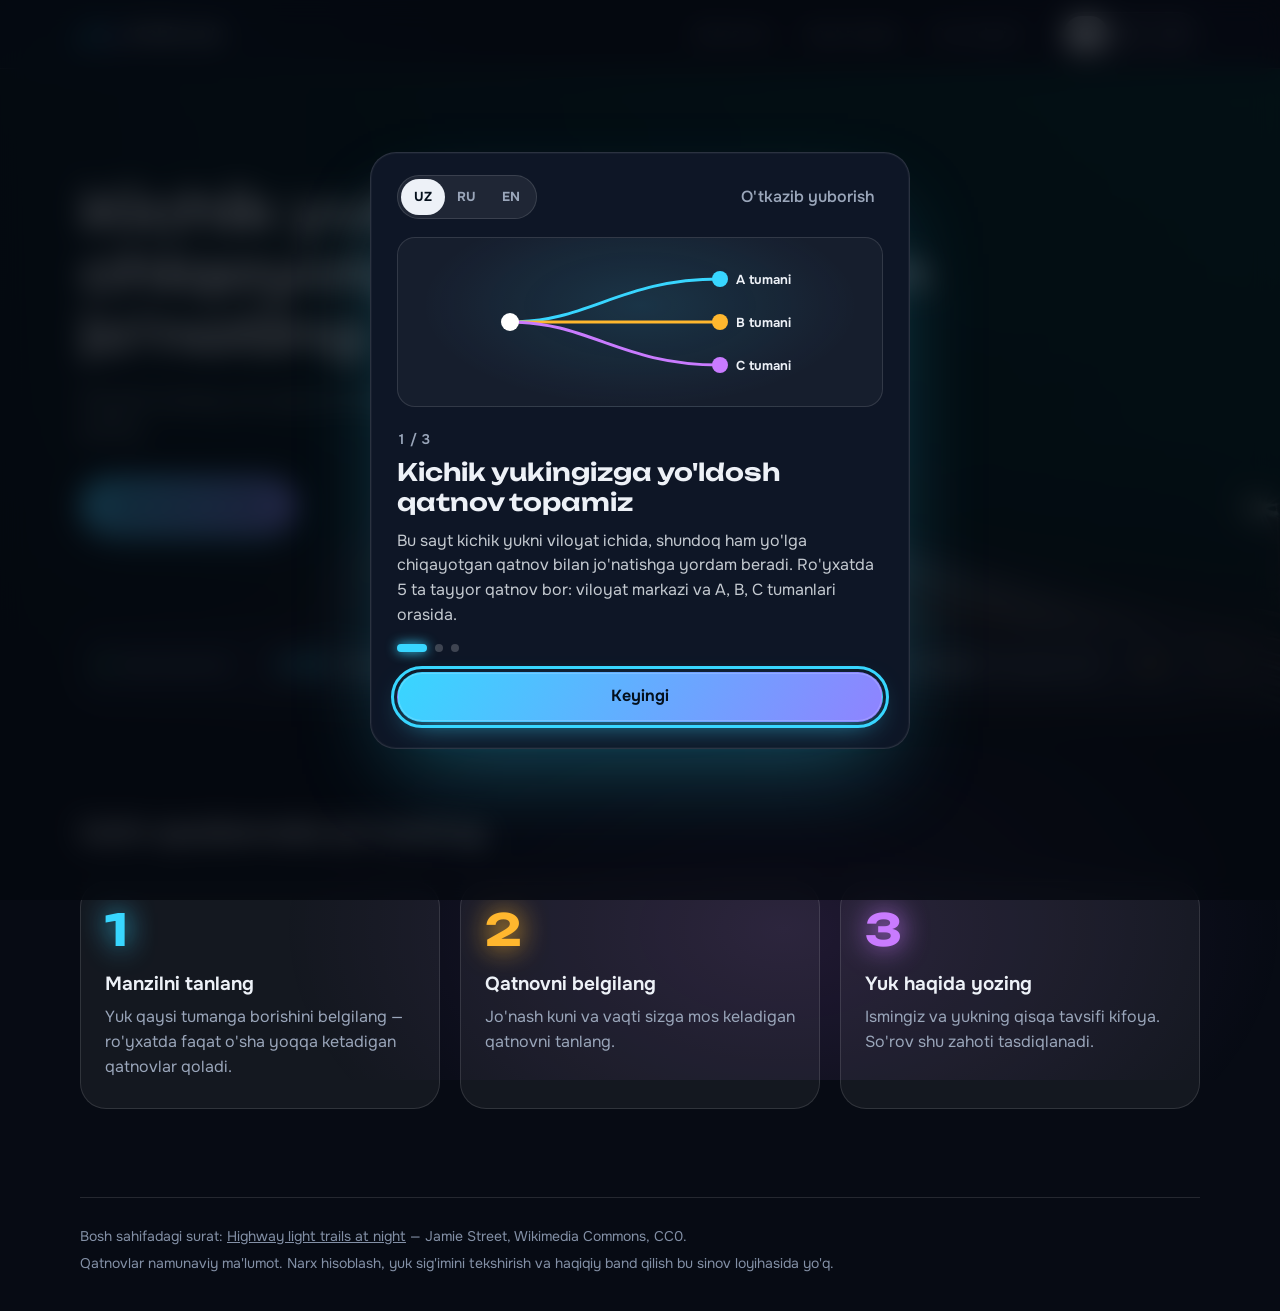
==== commit 69ff74f9: "Splash o'rniga sayt haqida 3 slaydli kirish oynasi Co-Authored-By: Claude Fable 5.2 <noreply@anthrop" ====
--- a/index.html
+++ b/index.html
@@ -21,6 +21,7 @@
       </a>
       <nav class="links" data-i18n-aria="nav.label" aria-label="Bo'limlar">
         <a href="#/trips" data-nav="trips" data-i18n="nav.trips">Qatnovlar</a>
+        <button type="button" class="about-btn" id="aboutBtn" data-i18n="nav.about">Sayt haqida</button>
         <a href="#/mine" data-nav="mine"><span data-i18n="nav.mine">So'rovlarim</span> <span class="badge" id="mineCount" hidden></span></a>
       </nav>
       <div class="lang" id="lang" role="group" data-i18n-aria="lang.label" aria-label="Til">
@@ -140,6 +141,31 @@
     <p data-i18n="foot.note">Qatnovlar namunaviy ma'lumot. Narx hisoblash, yuk sig'imini tekshirish va haqiqiy band qilish bu sinov loyihasida yo'q.</p>
   </footer>
 
+  <!-- Kirish oynasi: sayt nima qilishini tushuntiradi (birinchi kirishda) -->
+  <div class="intro" id="intro" role="dialog" aria-modal="true" aria-labelledby="introTitle" hidden>
+    <div class="intro-card">
+      <div class="intro-top">
+        <div class="lang" role="group" data-i18n-aria="lang.label" aria-label="Til">
+          <button type="button" data-lang="uz" lang="uz" aria-label="O'zbekcha">UZ</button>
+          <button type="button" data-lang="ru" lang="ru" aria-label="Русский">RU</button>
+          <button type="button" data-lang="en" lang="en" aria-label="English">EN</button>
+        </div>
+        <button type="button" class="intro-skip" id="introSkip" data-i18n="intro.skip">O'tkazib yuborish</button>
+      </div>
+      <div class="intro-body" id="introBody">
+        <div class="intro-art" id="introArt" aria-hidden="true"></div>
+        <p class="intro-count" id="introCount"></p>
+        <h2 id="introTitle" tabindex="-1"></h2>
+        <p class="intro-text" id="introText"></p>
+      </div>
+      <div class="intro-dots" id="introDots" aria-hidden="true"><span></span><span></span><span></span></div>
+      <div class="actions">
+        <button type="button" class="btn quiet" id="introBack" data-i18n="intro.back">Orqaga</button>
+        <button type="button" class="btn primary" id="introNext"></button>
+      </div>
+    </div>
+  </div>
+
   <script src="i18n.js"></script>
   <script src="script.js"></script>
 </body>
--- a/style.css
+++ b/style.css
@@ -463,3 +463,77 @@
   * { transition: none !important; animation: none !important; scroll-behavior: auto !important; }
   .ticker { overflow-x: auto; }
 }
+
+/* =====================================================================
+   Kirish oynasi (sayt haqida 3 slayd)
+   ===================================================================== */
+.about-btn {
+  font: inherit; font-weight: 550; color: var(--muted); background: transparent; border: 0; cursor: pointer;
+  min-height: 44px; padding: 0 16px; border-radius: 999px; transition: background .2s ease, color .2s ease;
+}
+.about-btn:hover { color: var(--text); background: rgba(255, 255, 255, .07); }
+
+.intro {
+  position: fixed; inset: 0; z-index: 60; display: grid; place-items: center; padding: 16px; overflow-y: auto;
+  background: rgba(5, 8, 15, .78);
+  -webkit-backdrop-filter: blur(14px); backdrop-filter: blur(14px);
+}
+.intro-card {
+  width: min(540px, 100%); padding: 22px 26px 26px; border-radius: var(--r-l);
+  background: #0e1626; border: 1px solid var(--stroke);
+  box-shadow: 0 40px 90px -30px rgba(56, 214, 255, .35), 0 0 0 1px rgba(255, 255, 255, .04) inset;
+}
+.intro-top { display: flex; justify-content: space-between; align-items: center; gap: 12px; }
+.intro-skip { font: inherit; font-weight: 550; color: var(--muted); background: transparent; border: 0; cursor: pointer; min-height: 44px; padding: 0 8px; border-radius: 8px; }
+.intro-skip:hover { color: var(--text); text-decoration: underline; }
+.intro-art {
+  height: 170px; margin: 18px 0 22px; border-radius: var(--r-m); display: grid; place-items: center; overflow: hidden;
+  background: radial-gradient(60% 80% at 50% 40%, rgba(56, 214, 255, .12), transparent 75%), rgba(255, 255, 255, .035);
+  border: 1px solid var(--stroke);
+}
+.intro-count { color: var(--muted); font-size: .875rem; font-weight: 600; font-variant-numeric: tabular-nums; }
+.intro-card h2 { font-family: var(--display); font-size: clamp(1.15rem, 1rem + .9vw, 1.5rem); font-weight: 600; line-height: 1.25; margin-top: 6px; }
+.intro-text { color: rgba(237, 241, 247, .82); margin-top: 12px; min-height: 6.2em; max-width: 52ch; }
+.intro-dots { display: flex; gap: 8px; margin-top: 16px; }
+.intro-dots span { width: 8px; height: 8px; border-radius: 8px; background: rgba(255, 255, 255, .2); transition: width .35s var(--ease-out), background .3s ease; }
+.intro-dots span.on { width: 30px; background: var(--line-a); box-shadow: 0 0 12px var(--line-a); }
+.intro .actions { margin-top: 20px; }
+
+/* Slayd rasmlari */
+.ia-map { width: min(340px, 90%); height: auto; overflow: visible; }
+.ia-map path { fill: none; stroke: var(--c); stroke-width: 3; stroke-linecap: round; }
+.ia-map circle { fill: var(--c, #fff); }
+.ia-map text { fill: var(--text); font-size: 13px; font-weight: 650; }
+.ia-pick { display: grid; gap: 14px; justify-items: center; width: 100%; padding: 0 16px; }
+.ia-chips { display: flex; flex-wrap: wrap; justify-content: center; gap: 8px; }
+.ia-chips i { font-style: normal; font-weight: 600; font-size: .875rem; padding: 6px 14px; border-radius: 999px; border: 1px solid var(--stroke); background: rgba(255, 255, 255, .05); }
+.ia-chips i.on { border-color: var(--line-b); background: rgba(255, 183, 46, .14); box-shadow: 0 0 18px -4px var(--line-b); }
+.ia-row { display: flex; align-items: center; gap: 12px; width: min(340px, 100%); padding: 10px 16px; border-radius: 12px; border: 1px solid rgba(255, 183, 46, .5); background: rgba(255, 255, 255, .05); }
+.ia-row b { font-family: var(--display); font-weight: 600; font-variant-numeric: tabular-nums; }
+.ia-row u { flex: 1; height: 2px; background: linear-gradient(90deg, rgba(255, 255, 255, .25), var(--line-b)); }
+.ia-row em { font-style: normal; font-weight: 700; color: var(--line-b); }
+.ia-form { display: grid; grid-template-columns: 1fr auto; gap: 16px; align-items: center; width: min(360px, 100%); padding: 0 16px; }
+.ia-form div { display: grid; gap: 8px; }
+.ia-form span { display: block; font-size: .8125rem; color: var(--muted); }
+.ia-form i { display: block; font-style: normal; font-weight: 600; font-size: .875rem; padding: 7px 12px; border-radius: 9px; border: 1px solid var(--stroke); background: rgba(255, 255, 255, .05); }
+.ia-form svg { width: 54px; height: 54px; filter: drop-shadow(0 0 10px rgba(74, 222, 128, .7)); }
+.ia-form svg * { fill: none; stroke: var(--ok); stroke-width: 4; stroke-linecap: round; stroke-linejoin: round; }
+
+@media (prefers-reduced-motion: no-preference) {
+  .intro:not([hidden]) { animation: fade .3s ease both; }
+  .intro:not([hidden]) .intro-card { animation: intro-card .5s var(--ease-out) both; }
+  @keyframes fade { from { opacity: 0; } }
+  @keyframes intro-card { from { opacity: 0; translate: 0 26px; scale: .97; } }
+  .intro-body.next { animation: slide-next .4s var(--ease-out) both; }
+  .intro-body.prev { animation: slide-prev .4s var(--ease-out) both; }
+  @keyframes slide-next { from { opacity: 0; translate: 28px 0; } }
+  @keyframes slide-prev { from { opacity: 0; translate: -28px 0; } }
+  .ia-map path { stroke-dasharray: 1; animation: stroke .9s ease-out both; animation-delay: calc(var(--i) * 160ms + 150ms); }
+}
+
+@media (max-width: 560px) {
+  .about-btn { padding: 0 12px; }
+  .links a { padding: 0 12px; }
+  .intro-card { padding: 16px 18px 20px; }
+  .intro-art { height: 150px; }
+}
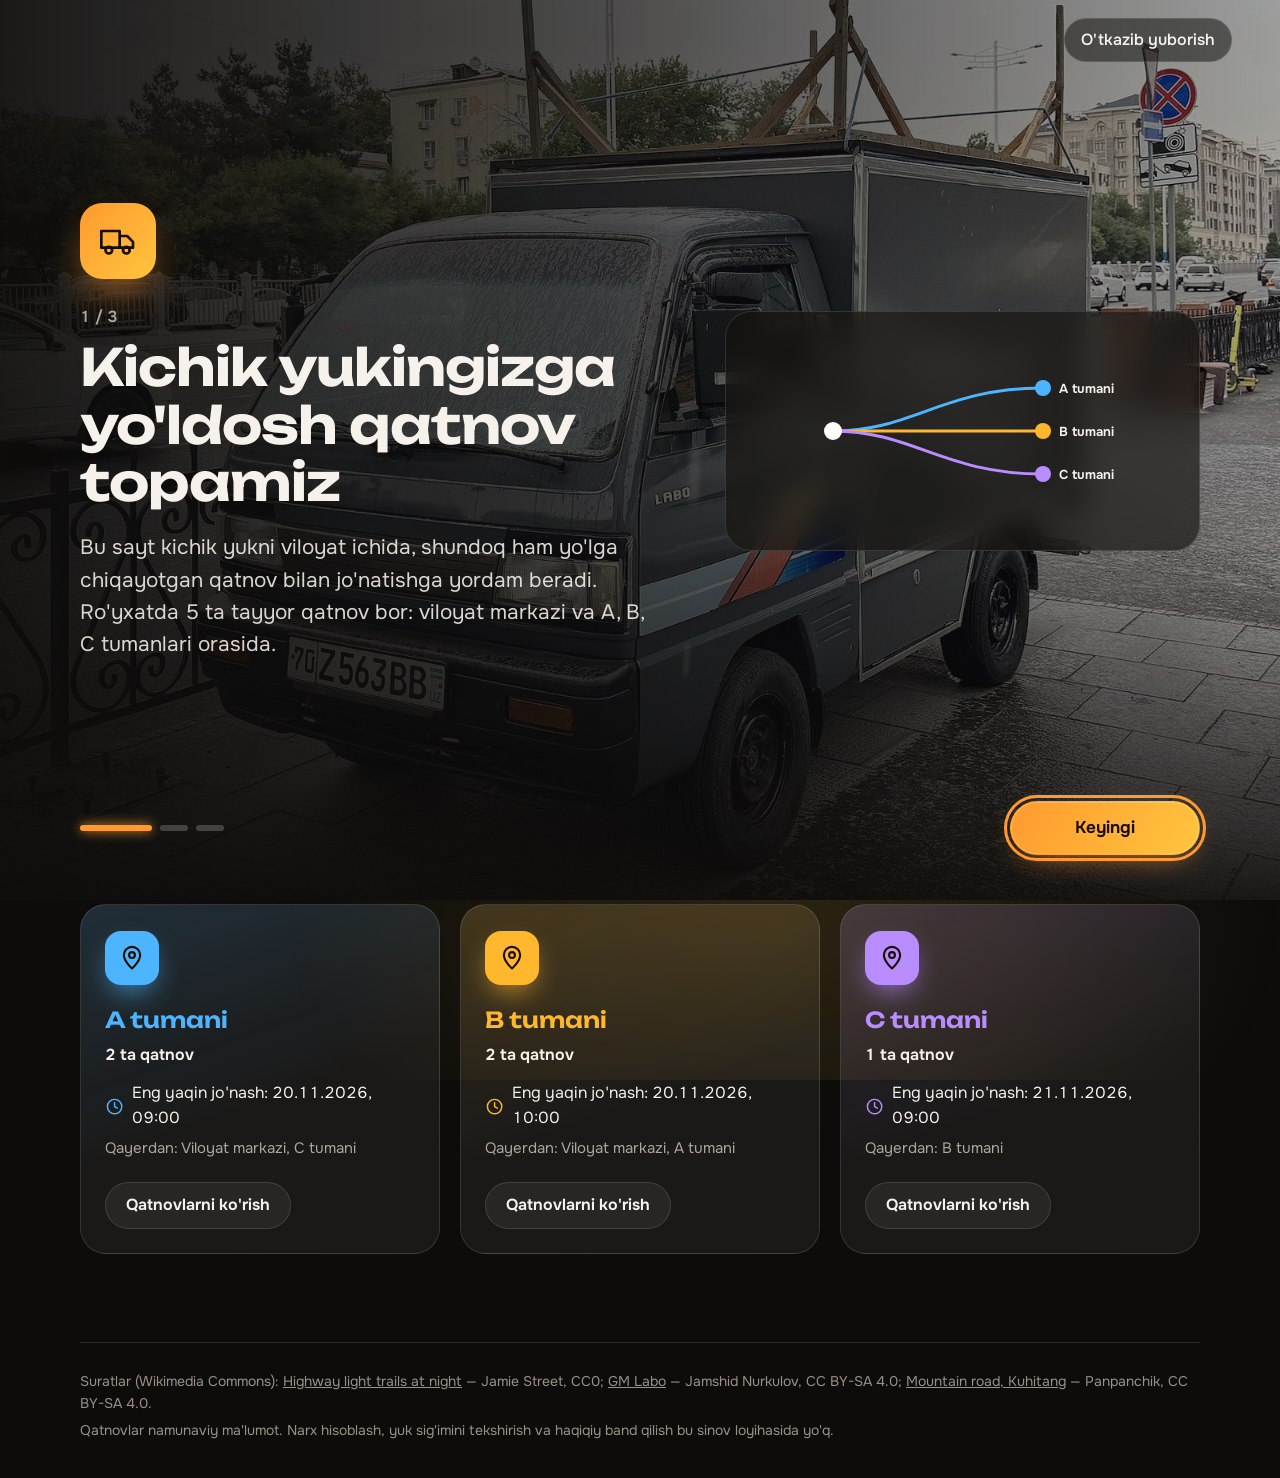
==== commit a63d2d02: "Backend, auth, alohida admin sayti, to'liq ekranli kirish oynasi, yangi ranglar, ikonlar, taklif kar" ====
--- a/index.html
+++ b/index.html
@@ -11,6 +11,22 @@
   <link rel="stylesheet" href="style.css">
 </head>
 <body>
+  <!-- Ikonlar to'plami -->
+  <svg width="0" height="0" style="position:absolute" aria-hidden="true">
+    <defs>
+      <symbol id="i-route" viewBox="0 0 24 24"><circle cx="6" cy="18" r="2.5"/><circle cx="18" cy="6" r="2.5"/><path d="M8.5 18H14a4 4 0 0 0 0-8h-4a4 4 0 0 1 0-8h5.5" transform="translate(0 4) scale(1 .67)"/></symbol>
+      <symbol id="i-info" viewBox="0 0 24 24"><circle cx="12" cy="12" r="9"/><path d="M12 11v6M12 7.5v.5"/></symbol>
+      <symbol id="i-list" viewBox="0 0 24 24"><path d="M8 6h12M8 12h12M8 18h12M4 6h.01M4 12h.01M4 18h.01"/></symbol>
+      <symbol id="i-user" viewBox="0 0 24 24"><circle cx="12" cy="8" r="4"/><path d="M4 21c0-4.4 3.6-7 8-7s8 2.6 8 7"/></symbol>
+      <symbol id="i-truck" viewBox="0 0 24 24"><path d="M2 6h11v10H2zM13 9h4.5L21 12.5V16h-8z"/><circle cx="6.5" cy="17.5" r="2"/><circle cx="17" cy="17.5" r="2"/></symbol>
+      <symbol id="i-box" viewBox="0 0 24 24"><path d="M3 8l9-5 9 5v8l-9 5-9-5z"/><path d="M3 8l9 5 9-5M12 13v8M7.5 5.5l9 5"/></symbol>
+      <symbol id="i-shield" viewBox="0 0 24 24"><path d="M12 3l8 3v6c0 5-3.5 8-8 9-4.5-1-8-4-8-9V6z"/><path d="M9 12l2.2 2.2L15 10.5"/></symbol>
+      <symbol id="i-logout" viewBox="0 0 24 24"><path d="M10 4H5v16h5M14 8l4 4-4 4M18 12H9"/></symbol>
+      <symbol id="i-pin" viewBox="0 0 24 24"><path d="M12 21s7-6.2 7-11.5a7 7 0 0 0-14 0C5 14.8 12 21 12 21z"/><circle cx="12" cy="9.5" r="2.5"/></symbol>
+      <symbol id="i-clock" viewBox="0 0 24 24"><circle cx="12" cy="12" r="9"/><path d="M12 7v5l3.5 2"/></symbol>
+      <symbol id="i-arrow" viewBox="0 0 24 24"><path d="M5 12h14M13 6l6 6-6 6"/></symbol>
+    </defs>
+  </svg>
   <a class="skip" href="#main" data-i18n="skip">Asosiy qismga o'tish</a>
 
   <header class="nav">
@@ -20,10 +36,18 @@
         <span data-i18n="brand">Kichik yuk</span>
       </a>
       <nav class="links" data-i18n-aria="nav.label" aria-label="Bo'limlar">
-        <a href="#/trips" data-nav="trips" data-i18n="nav.trips">Qatnovlar</a>
-        <button type="button" class="about-btn" id="aboutBtn" data-i18n="nav.about">Sayt haqida</button>
-        <a href="#/mine" data-nav="mine"><span data-i18n="nav.mine">So'rovlarim</span> <span class="badge" id="mineCount" hidden></span></a>
+        <a href="#/trips" data-nav="trips"><svg class="ic" aria-hidden="true"><use href="#i-route"/></svg><span data-i18n="nav.trips">Qatnovlar</span></a>
+        <button type="button" class="about-btn" id="aboutBtn"><svg class="ic" aria-hidden="true"><use href="#i-info"/></svg><span data-i18n="nav.about">Sayt haqida</span></button>
+        <a href="#/mine" data-nav="mine"><svg class="ic" aria-hidden="true"><use href="#i-list"/></svg><span data-i18n="nav.mine">So'rovlarim</span> <span class="badge" id="mineCount" hidden></span></a>
+        <a href="admin.html" id="navAdmin" hidden><svg class="ic" aria-hidden="true"><use href="#i-shield"/></svg><span data-i18n="nav.admin">Admin</span></a>
       </nav>
+      <div class="auth-nav">
+        <a class="btn quiet nav-login" href="#/login" data-nav="login" id="navLogin"><svg class="ic" aria-hidden="true"><use href="#i-user"/></svg><span data-i18n="nav.login">Kirish</span></a>
+        <div class="nav-user" id="navUser" hidden>
+          <span class="nav-user-name" id="navUserName"></span>
+          <button type="button" class="about-btn" id="logoutBtn"><svg class="ic" aria-hidden="true"><use href="#i-logout"/></svg><span data-i18n="nav.logout">Chiqish</span></button>
+        </div>
+      </div>
       <div class="lang" id="lang" role="group" data-i18n-aria="lang.label" aria-label="Til">
         <button type="button" data-lang="uz" lang="uz" aria-label="O'zbekcha">UZ</button>
         <button type="button" data-lang="ru" lang="ru" aria-label="Русский">RU</button>
@@ -40,7 +64,7 @@
         <div class="wrap hero-in">
           <h1 id="heroTitle" tabindex="-1" data-i18n="hero.title" data-split>Kichik yukingizni yo'lga chiqayotgan qatnov bilan jo'nating</h1>
           <p class="lead" data-i18n="hero.lead">Manzilni tanlang, mos qatnovni belgilang va yuk haqida qisqa yozing.</p>
-          <a class="btn primary cta" href="#/trips" data-i18n="hero.cta">Qatnovlarni ko'rish</a>
+          <a class="btn primary cta" href="#/trips"><span data-i18n="hero.cta">Qatnovlarni ko'rish</span><svg class="ic" aria-hidden="true"><use href="#i-arrow"/></svg></a>
         </div>
         <div class="wrap">
           <section class="board" aria-labelledby="tickerLabel">
@@ -50,13 +74,10 @@
         </div>
       </div>
 
-      <div class="wrap steps-block">
-        <h2 data-i18n="steps.title">Uch qadamda jo'nating</h2>
-        <ol class="steps" id="steps">
-          <li class="glow"><h3 data-i18n="steps.1t">Manzilni tanlang</h3><p data-i18n="steps.1p">Yuk qaysi tumanga borishini belgilang — ro'yxatda faqat o'sha yoqqa ketadigan qatnovlar qoladi.</p></li>
-          <li class="glow"><h3 data-i18n="steps.2t">Qatnovni belgilang</h3><p data-i18n="steps.2p">Jo'nash kuni va vaqti sizga mos keladigan qatnovni tanlang.</p></li>
-          <li class="glow"><h3 data-i18n="steps.3t">Yuk haqida yozing</h3><p data-i18n="steps.3p">Ismingiz va yukning qisqa tavsifi kifoya. So'rov shu zahoti tasdiqlanadi.</p></li>
-        </ol>
+      <div class="wrap offers-block">
+        <h2 data-i18n="offers.title">Takliflar: qaysi tumanga jo'natasiz?</h2>
+        <p class="offers-lead" data-i18n="offers.lead">Tumanni tanlang — o'sha yoqqa ketadigan qatnovlar darhol ochiladi.</p>
+        <ul class="offers" id="offers"></ul>
       </div>
     </section>
 
@@ -83,16 +104,17 @@
             <h1 class="sheet-title" tabindex="-1" data-i18n="req.title">Yuk jo'natish so'rovi</h1>
             <form id="requestForm" novalidate>
               <div class="field">
-                <label for="name" data-i18n="form.name">Ismingiz</label>
+                <label for="name"><svg class="ic" aria-hidden="true"><use href="#i-user"/></svg><span data-i18n="form.name">Ismingiz</span></label>
                 <input id="name" name="name" type="text" maxlength="60" autocomplete="name" required aria-describedby="nameError" data-i18n-ph="form.namePh" placeholder="Masalan, Sinovchi 01">
                 <p class="error" id="nameError"></p>
               </div>
               <div class="field">
-                <label for="cargo" data-i18n="form.cargo">Yuk haqida qisqacha</label>
+                <label for="cargo"><svg class="ic" aria-hidden="true"><use href="#i-box"/></svg><span data-i18n="form.cargo">Yuk haqida qisqacha</span></label>
                 <textarea id="cargo" name="cargo" rows="3" maxlength="200" required aria-describedby="cargoError cargoHint" data-i18n-ph="form.cargoPh" placeholder="Masalan, 2 quti kitob"></textarea>
                 <p class="hint" id="cargoHint" data-i18n="form.cargoHint">Nima va nechta ekanini yozing.</p>
                 <p class="error" id="cargoError"></p>
               </div>
+              <p class="error" id="formError" role="alert"></p>
               <div class="actions">
                 <button type="submit" class="btn primary" data-i18n="form.submit">So'rovni yuborish</button>
                 <a class="btn quiet" href="#/trips" id="cancelBtn" data-i18n="form.cancel">Bekor qilish</a>
@@ -115,8 +137,8 @@
           <dl class="confirm" id="confirmBody"></dl>
           <p class="note" data-i18n="done.note">Bu sinov loyihasi: haydovchiga haqiqiy xabar bormaydi, so'rov faqat shu brauzerda saqlanadi.</p>
           <div class="actions">
-            <a class="btn primary" href="#/trips" data-i18n="done.again">Yana yuk jo'natish</a>
-            <a class="btn quiet" href="#/mine" data-i18n="done.mine">So'rovlarimni ko'rish</a>
+            <a class="btn primary" href="#/trips"><svg class="ic" aria-hidden="true"><use href="#i-truck"/></svg><span data-i18n="done.again">Yana yuk jo'natish</span></a>
+            <a class="btn quiet" href="#/mine"><svg class="ic" aria-hidden="true"><use href="#i-list"/></svg><span data-i18n="done.mine">So'rovlarimni ko'rish</span></a>
           </div>
         </div>
       </div>
@@ -126,38 +148,83 @@
     <section class="screen pad" data-screen="mine" hidden>
       <div class="wrap mid">
         <h1 class="screen-title" tabindex="-1" data-i18n="mine.title">Yuborilgan so'rovlar</h1>
+        <p class="owner" id="mineOwner" hidden></p>
+        <p class="guest-note" id="guestNote"><span data-i18n="mine.guestNote">Siz mehmon sifatida ko'ryapsiz: bu so'rovlar faqat shu brauzerda saqlanadi.</span> <a href="#/login" data-i18n="mine.guestLink">Hisobga kirish</a></p>
         <ul class="history" id="history"></ul>
         <div class="empty-state" id="historyEmpty">
           <p data-i18n="mine.empty">Hali so'rov yubormadingiz. Qatnovni tanlab, birinchisini yuboring.</p>
-          <a class="btn primary" href="#/trips" data-i18n="mine.cta">Qatnov tanlash</a>
-        </div>
-      </div>
-    </section>
+          <a class="btn primary" href="#/trips"><svg class="ic" aria-hidden="true"><use href="#i-route"/></svg><span data-i18n="mine.cta">Qatnov tanlash</span></a>
+        </div>
+      </div>
+    </section>
+
+    <!-- 6. Kirish / ro'yxatdan o'tish -->
+    <section class="screen pad" data-screen="login" hidden>
+      <div class="wrap auth-wrap">
+        <div class="sheet auth-sheet">
+          <div class="seg" role="group" data-i18n-aria="auth.modeLabel" aria-label="Kirish yoki ro'yxatdan o'tish">
+            <button type="button" data-auth-mode="login" data-i18n="auth.tab.login">Kirish</button>
+            <button type="button" data-auth-mode="register" data-i18n="auth.tab.register">Ro'yxatdan o'tish</button>
+          </div>
+          <h1 class="sheet-title" id="authTitle" tabindex="-1">Hisobga kirish</h1>
+          <p class="auth-need" id="authNeed" data-i18n="auth.need" hidden>So'rov yuborish uchun hisobga kiring — keyin tanlagan qatnovingizga qaytasiz.</p>
+          <form id="authForm" novalidate>
+            <div class="field" id="authNameField" hidden>
+              <label for="authName" data-i18n="auth.name">Ismingiz</label>
+              <input id="authName" type="text" maxlength="60" autocomplete="name">
+            </div>
+            <div class="field">
+              <label for="authLogin" data-i18n="auth.login">Login</label>
+              <input id="authLogin" type="text" maxlength="30" autocomplete="username" autocapitalize="none" spellcheck="false" aria-describedby="authLoginHint">
+              <p class="hint" id="authLoginHint" data-i18n="auth.loginHint" hidden>3–30 ta belgi: lotin harflari, raqamlar, nuqta yoki chiziqcha.</p>
+            </div>
+            <div class="field">
+              <label for="authPassword" data-i18n="auth.password">Parol</label>
+              <input id="authPassword" type="password" maxlength="100" autocomplete="current-password" aria-describedby="authPasswordHint">
+              <p class="hint" id="authPasswordHint" data-i18n="auth.passwordHint" hidden>Kamida 6 ta belgi.</p>
+            </div>
+            <p class="error" id="authError" role="alert"></p>
+            <div class="actions"><button type="submit" class="btn primary" id="authSubmit">Kirish</button></div>
+          </form>
+          <p class="note mode-note" data-i18n="mode.local" hidden>Demo rejim: server ulanmagan. Hisoblar va so'rovlar faqat shu brauzerda saqlanadi.</p>
+        </div>
+
+        <div class="auth-side">
+          <div class="sheet demo-box" id="demoBox">
+            <h2 data-i18n="auth.demoTitle">Ro'yxatdan o'tmasdan sinab ko'ring</h2>
+            <p data-i18n="auth.demoText">Tayyor sinov hisoblari bilan bir bosishda kiring.</p>
+            <button type="button" class="btn quiet" data-demo="user"><svg class="ic" aria-hidden="true"><use href="#i-user"/></svg><span data-i18n="auth.demoUser">Demo mijoz bo'lib kirish</span></button>
+            <a class="btn quiet" href="admin.html"><svg class="ic" aria-hidden="true"><use href="#i-shield"/></svg><span data-i18n="auth.adminLink">Admin paneli (alohida sayt)</span></a>
+          </div>
+          <p class="note" data-i18n="auth.guest">Hisobsiz ham so'rov yuborish mumkin — u holda so'rovlar faqat shu brauzerda saqlanadi. Hisob bilan esa so'rovlaringiz faqat sizga ko'rinadi.</p>
+        </div>
+      </div>
+    </section>
+
   </main>
 
   <footer class="wrap foot">
-    <p><span data-i18n="foot.photo">Bosh sahifadagi surat:</span>
-      <a href="https://commons.wikimedia.org/wiki/File:Highway_light_trains_at_night_(Unsplash).jpg">Highway light trails at night</a> — Jamie Street, Wikimedia Commons, CC0.</p>
+    <p><span data-i18n="foot.photo">Suratlar (Wikimedia Commons):</span>
+      <a href="https://commons.wikimedia.org/wiki/File:Highway_light_trains_at_night_(Unsplash).jpg">Highway light trails at night</a> — Jamie Street, CC0;
+      <a href="https://commons.wikimedia.org/wiki/File:GM_Labo._Muqimiy_street,_Tashkent,_Uzbekistan_01.jpg">GM Labo</a> — Jamshid Nurkulov, CC BY-SA 4.0;
+      <a href="https://commons.wikimedia.org/wiki/File:Mountain_road_passing_through_Kuhitang_range.jpg">Mountain road, Kuhitang</a> — Panpanchik, CC BY-SA 4.0.</p>
     <p data-i18n="foot.note">Qatnovlar namunaviy ma'lumot. Narx hisoblash, yuk sig'imini tekshirish va haqiqiy band qilish bu sinov loyihasida yo'q.</p>
   </footer>
 
   <!-- Kirish oynasi: sayt nima qilishini tushuntiradi (birinchi kirishda) -->
   <div class="intro" id="intro" role="dialog" aria-modal="true" aria-labelledby="introTitle" hidden>
-    <div class="intro-card">
-      <div class="intro-top">
-        <div class="lang" role="group" data-i18n-aria="lang.label" aria-label="Til">
-          <button type="button" data-lang="uz" lang="uz" aria-label="O'zbekcha">UZ</button>
-          <button type="button" data-lang="ru" lang="ru" aria-label="Русский">RU</button>
-          <button type="button" data-lang="en" lang="en" aria-label="English">EN</button>
-        </div>
-        <button type="button" class="intro-skip" id="introSkip" data-i18n="intro.skip">O'tkazib yuborish</button>
-      </div>
-      <div class="intro-body" id="introBody">
-        <div class="intro-art" id="introArt" aria-hidden="true"></div>
+    <div class="intro-bg" aria-hidden="true"><span></span><span></span><span></span></div>
+    <button type="button" class="intro-skip" id="introSkip" data-i18n="intro.skip">O'tkazib yuborish</button>
+    <div class="intro-main" id="introBody">
+      <div class="intro-copy">
+        <div class="intro-icon" id="introIcon" aria-hidden="true"></div>
         <p class="intro-count" id="introCount"></p>
         <h2 id="introTitle" tabindex="-1"></h2>
         <p class="intro-text" id="introText"></p>
       </div>
+      <div class="intro-art" id="introArt" aria-hidden="true"></div>
+    </div>
+    <div class="intro-foot">
       <div class="intro-dots" id="introDots" aria-hidden="true"><span></span><span></span><span></span></div>
       <div class="actions">
         <button type="button" class="btn quiet" id="introBack" data-i18n="intro.back">Orqaga</button>
@@ -167,6 +234,7 @@
   </div>
 
   <script src="i18n.js"></script>
+  <script src="api.js"></script>
   <script src="script.js"></script>
 </body>
 </html>
--- a/style.css
+++ b/style.css
@@ -9,15 +9,16 @@
   unicode-range: U+0301, U+0400-045F, U+0490-0491, U+04B0-04B1, U+2116; }
 
 :root {
-  --bg: #070b14;
+  --bg: #0d0c0b;
   --glass: rgba(255, 255, 255, .055);
-  --glass-strong: rgba(18, 26, 42, .72);
+  --glass-strong: rgba(28, 25, 22, .8);
   --stroke: rgba(255, 255, 255, .12);
-  --text: #edf1f7;
-  --muted: #9aa6ba;
-  --line-a: #38d6ff;
+  --text: #f6f1ea;
+  --muted: #b0a79b;
+  --accent: #ff9a2e;
+  --line-a: #4db5ff;
   --line-b: #ffb72e;
-  --line-c: #c97bff;
+  --line-c: #b98cff;
   --violet: #7b6cff;
   --ok: #4ade80;
   --danger: #ff8a8a;
@@ -44,9 +45,9 @@
 body::before {
   content: ""; position: fixed; inset: -20%; z-index: -2; pointer-events: none;
   background:
-    radial-gradient(38% 34% at 18% 22%, rgba(56, 214, 255, .17), transparent 70%),
-    radial-gradient(34% 38% at 84% 30%, rgba(123, 108, 255, .20), transparent 70%),
-    radial-gradient(40% 36% at 58% 88%, rgba(201, 123, 255, .13), transparent 70%);
+    radial-gradient(38% 34% at 18% 22%, rgba(255, 146, 43, .17), transparent 70%),
+    radial-gradient(34% 38% at 84% 30%, rgba(255, 86, 54, .20), transparent 70%),
+    radial-gradient(40% 36% at 58% 88%, rgba(255, 196, 61, .13), transparent 70%);
 }
 body::after {
   content: ""; position: fixed; inset: 0; z-index: -1; pointer-events: none;
@@ -65,21 +66,21 @@
 .wrap { width: min(1120px, 100% - 32px); margin-inline: auto; }
 .wrap.mid { width: min(900px, 100% - 32px); }
 
-.skip { position: absolute; left: 16px; top: -60px; background: #fff; color: #05101c; padding: 8px 14px; border-radius: var(--r-s); z-index: 30; }
+.skip { position: absolute; left: 16px; top: -60px; background: #fff; color: #1a0d00; padding: 8px 14px; border-radius: var(--r-s); z-index: 30; }
 .skip:focus { top: 12px; }
-:focus-visible { outline: 3px solid var(--line-a); outline-offset: 3px; }
+:focus-visible { outline: 3px solid var(--accent); outline-offset: 3px; }
 
 /* ---------- Navigatsiya ---------- */
 .nav {
   position: sticky; top: 0; z-index: 20;
-  background: rgba(7, 11, 20, .72);
+  background: rgba(13, 12, 11, .72);
   -webkit-backdrop-filter: blur(16px) saturate(1.4); backdrop-filter: blur(16px) saturate(1.4);
   border-bottom: 1px solid var(--stroke);
   view-transition-name: nav;
 }
 .nav-in { display: flex; align-items: center; gap: 8px 24px; min-height: var(--nav-h); }
 .brand { display: inline-flex; align-items: center; gap: 10px; font-family: var(--display); font-weight: 600; font-size: .9375rem; text-decoration: none; min-height: 44px; }
-.brand svg { width: 38px; height: auto; color: var(--line-a); fill: var(--line-a); filter: drop-shadow(0 0 6px rgba(56, 214, 255, .7)); }
+.brand svg { width: 38px; height: auto; color: var(--accent); fill: var(--accent); filter: drop-shadow(0 0 6px rgba(255, 146, 43, .7)); }
 .brand svg circle:last-child { fill: var(--line-c); }
 .links { display: flex; gap: 4px; margin-left: auto; }
 .links a {
@@ -101,7 +102,7 @@
   transition: background .2s ease, color .2s ease;
 }
 .lang button:hover { color: var(--text); }
-.lang button[aria-pressed="true"] { background: var(--text); color: #05101c; }
+.lang button[aria-pressed="true"] { background: var(--text); color: #1a0d00; }
 
 /* ---------- Tugmalar ---------- */
 .btn {
@@ -112,14 +113,14 @@
 }
 .btn:active { transform: scale(.96); }
 .primary {
-  color: #04101d; background: linear-gradient(120deg, var(--line-a), #8f83ff);
-  box-shadow: 0 0 0 1px rgba(255, 255, 255, .18) inset, 0 10px 30px -10px rgba(56, 214, 255, .75);
-}
-.primary:hover { box-shadow: 0 0 0 1px rgba(255, 255, 255, .3) inset, 0 14px 38px -8px rgba(56, 214, 255, .95); }
+  color: #1a0d00; background: linear-gradient(120deg, var(--accent), #ffc53d);
+  box-shadow: 0 0 0 1px rgba(255, 255, 255, .18) inset, 0 10px 30px -10px rgba(255, 146, 43, .75);
+}
+.primary:hover { box-shadow: 0 0 0 1px rgba(255, 255, 255, .3) inset, 0 14px 38px -8px rgba(255, 146, 43, .95); }
 .quiet { background: rgba(255, 255, 255, .05); border-color: var(--stroke); }
 .quiet:hover { background: rgba(255, 255, 255, .1); border-color: rgba(255, 255, 255, .3); }
 .pick { background: rgba(255, 255, 255, .06); border-color: var(--stroke); }
-.pick:hover, .trip:hover .pick { background: var(--c); border-color: var(--c); color: #05101c; box-shadow: 0 0 22px -4px var(--c); }
+.pick:hover, .trip:hover .pick { background: var(--c); border-color: var(--c); color: #1a0d00; box-shadow: 0 0 22px -4px var(--c); }
 
 /* ---------- Ekranlar ---------- */
 .screen { min-height: calc(100dvh - var(--nav-h)); position: relative; }
@@ -131,8 +132,8 @@
 .hero-bg {
   position: absolute; inset: 0; z-index: -1;
   background:
-    linear-gradient(180deg, rgba(7, 11, 20, .10) 0%, rgba(7, 11, 20, .30) 55%, var(--bg) 100%),
-    linear-gradient(90deg, rgba(7, 11, 20, .78) 0%, rgba(7, 11, 20, .30) 55%, rgba(7, 11, 20, 0) 100%),
+    linear-gradient(180deg, rgba(13, 12, 11, .10) 0%, rgba(13, 12, 11, .30) 55%, var(--bg) 100%),
+    linear-gradient(90deg, rgba(13, 12, 11, .78) 0%, rgba(13, 12, 11, .30) 55%, rgba(13, 12, 11, 0) 100%),
     url("img/tungi-yol.jpg") center 58% / cover;
 }
 .hero-in { padding-bottom: 96px; }
@@ -143,7 +144,7 @@
 }
 .hero h1 .w { display: inline-block; overflow: hidden; vertical-align: bottom; padding-bottom: .1em; margin-bottom: -.1em; }
 .hero h1 .w > span { display: inline-block; }
-.lead { margin-top: 22px; color: rgba(237, 241, 247, .86); font-size: 1.1875rem; max-width: 44ch; }
+.lead { margin-top: 22px; color: rgba(246, 241, 234, .86); font-size: 1.1875rem; max-width: 44ch; }
 .cta { margin-top: 32px; min-height: 56px; padding: 14px 32px; font-size: 1.0625rem; }
 
 /* Tablo: yaqin qatnovlar lentasi */
@@ -169,7 +170,7 @@
 .steps-block h2 { font-family: var(--display); font-size: clamp(1.25rem, 1rem + 1.2vw, 1.75rem); font-weight: 600; line-height: 1.25; }
 .steps { list-style: none; margin: 32px 0 0; padding: 0; counter-reset: step; display: grid; grid-template-columns: repeat(3, minmax(0, 1fr)); gap: 20px; }
 .steps li {
-  --c: var(--line-a);
+  --c: var(--accent);
   counter-increment: step; position: relative; padding: 26px 24px 28px; border-radius: var(--r-l);
   background: var(--glass); border: 1px solid var(--stroke); overflow: hidden;
 }
@@ -201,10 +202,10 @@
   font-family: var(--display); font-size: .75rem; font-weight: 600; border: 1.5px solid var(--stroke);
 }
 .stepper .now { color: var(--text); }
-.stepper .now .num { border-color: var(--line-a); color: var(--line-a); box-shadow: 0 0 0 4px rgba(56, 214, 255, .15), 0 0 18px rgba(56, 214, 255, .6); }
+.stepper .now .num { border-color: var(--accent); color: var(--accent); box-shadow: 0 0 0 4px rgba(255, 146, 43, .15), 0 0 18px rgba(255, 146, 43, .6); }
 .stepper .done .num { background: var(--ok); border-color: var(--ok); color: #04130a; }
-.stepper .done + li::before, .stepper .now::before { background: linear-gradient(90deg, var(--ok), var(--line-a)); }
-.stepper li.done + li.now::before { background: linear-gradient(90deg, var(--ok), var(--line-a)); }
+.stepper .done + li::before, .stepper .now::before { background: linear-gradient(90deg, var(--ok), var(--accent)); }
+.stepper li.done + li.now::before { background: linear-gradient(90deg, var(--ok), var(--accent)); }
 
 /* ---------- Filtr ---------- */
 .filters { display: flex; flex-wrap: wrap; gap: 10px; margin-bottom: 26px; }
@@ -247,7 +248,7 @@
 .trip > * { position: relative; z-index: 1; }
 .trip-time { font-family: var(--display); font-size: 1.75rem; font-weight: 600; font-variant-numeric: tabular-nums; letter-spacing: -0.02em; line-height: 1; }
 .trip-route { display: flex; align-items: center; gap: 14px; min-width: 0; font-size: 1.0625rem; }
-.trip-route .from { color: rgba(237, 241, 247, .8); }
+.trip-route .from { color: rgba(246, 241, 234, .8); }
 .trip-route .to { font-weight: 700; color: var(--c); }
 .trip-route .line {
   flex: 1; min-width: 28px; height: 2px; border-radius: 2px; position: relative;
@@ -270,7 +271,7 @@
 .req-layout { display: grid; grid-template-columns: minmax(0, 360px) minmax(0, 1fr); gap: 24px; align-items: start; }
 
 .ticket {
-  --c: var(--line-a);
+  --c: var(--accent);
   view-transition-name: ticket;
   position: relative; overflow: hidden; padding: 26px; border-radius: var(--r-l);
   background: linear-gradient(160deg, color-mix(in srgb, var(--c) 16%, transparent), transparent 55%), var(--glass-strong);
@@ -279,7 +280,7 @@
   -webkit-backdrop-filter: blur(14px); backdrop-filter: blur(14px);
 }
 .ticket-head { display: flex; justify-content: space-between; align-items: center; gap: 12px; }
-.ticket-id { font-weight: 700; color: #05101c; background: var(--c); padding: 4px 14px; border-radius: 999px; font-variant-numeric: tabular-nums; box-shadow: 0 0 20px -4px var(--c); }
+.ticket-id { font-weight: 700; color: #1a0d00; background: var(--c); padding: 4px 14px; border-radius: 999px; font-variant-numeric: tabular-nums; box-shadow: 0 0 20px -4px var(--c); }
 .ticket-day { color: var(--muted); font-weight: 550; }
 .ticket-label { color: var(--muted); font-size: .875rem; margin-top: 26px; }
 .ticket-time { font-family: var(--display); font-size: 3.6rem; line-height: 1.05; font-weight: 650; letter-spacing: -0.03em; font-variant-numeric: tabular-nums; margin-top: 4px; text-shadow: 0 0 40px color-mix(in srgb, var(--c) 70%, transparent); }
@@ -293,7 +294,7 @@
 .ticket-road::after { right: -7px; border-color: var(--c); background: var(--c); box-shadow: 0 0 16px 2px var(--c); }
 .ticket-road .pulse { position: absolute; top: -3px; left: 0; width: 34px; height: 8px; border-radius: 8px; background: #fff; box-shadow: 0 0 16px 4px var(--c); opacity: 0; }
 .ticket-ends { display: flex; justify-content: space-between; gap: 16px; margin-top: 18px; }
-.ticket-ends .from { color: rgba(237, 241, 247, .8); }
+.ticket-ends .from { color: rgba(246, 241, 234, .8); }
 .ticket-ends .to { text-align: right; font-weight: 700; color: var(--c); }
 
 .sheet {
@@ -311,9 +312,9 @@
   border: 1px solid var(--stroke); border-radius: var(--r-s); background: rgba(255, 255, 255, .05);
   transition: border-color .2s ease, box-shadow .25s ease, background .2s ease;
 }
-::placeholder { color: #7b879c; opacity: 1; }
+::placeholder { color: #8a8176; opacity: 1; }
 input:hover, textarea:hover { border-color: rgba(255, 255, 255, .28); }
-input:focus-visible, textarea:focus-visible { outline: none; border-color: var(--line-a); background: rgba(56, 214, 255, .06); box-shadow: 0 0 0 3px rgba(56, 214, 255, .22), 0 0 24px -6px rgba(56, 214, 255, .7); }
+input:focus-visible, textarea:focus-visible { outline: none; border-color: var(--accent); background: rgba(255, 146, 43, .06); box-shadow: 0 0 0 3px rgba(255, 146, 43, .22), 0 0 24px -6px rgba(255, 146, 43, .7); }
 textarea { resize: vertical; min-height: 100px; }
 .invalid { border-color: var(--danger) !important; box-shadow: 0 0 0 3px rgba(255, 138, 138, .18) !important; }
 .hint { color: var(--muted); font-size: .875rem; margin-top: 6px; }
@@ -339,7 +340,7 @@
 /* ---------- So'rovlarim ---------- */
 .history { list-style: none; margin: 0; padding: 0; display: grid; gap: 12px; }
 .history li {
-  --c: var(--line-a);
+  --c: var(--accent);
   position: relative; display: flex; justify-content: space-between; align-items: center; gap: 16px;
   padding: 18px 20px 18px 26px; background: var(--glass); border: 1px solid var(--stroke); border-radius: var(--r-m);
 }
@@ -350,7 +351,7 @@
 .empty-state { padding: 20px 0; }
 .empty-state p { color: var(--muted); max-width: 46ch; margin-bottom: 20px; font-size: 1.0625rem; }
 
-.foot { color: #8390a6; font-size: .875rem; padding: 28px 0 36px; border-top: 1px solid var(--stroke); }
+.foot { color: #9a9186; font-size: .875rem; padding: 28px 0 36px; border-top: 1px solid var(--stroke); }
 .foot p + p { margin-top: 6px; }
 
 /* =====================================================================
@@ -382,7 +383,7 @@
   .screen:not([hidden]) .cta { animation: rise .7s var(--ease-out) both .75s, breathe 3.2s ease-in-out 2s infinite; }
   .screen:not([hidden]) .board { animation: rise .8s var(--ease-out) both .95s; }
   @keyframes rise { from { opacity: 0; translate: 0 20px; } }
-  @keyframes breathe { 50% { box-shadow: 0 0 0 1px rgba(255, 255, 255, .3) inset, 0 14px 46px -6px rgba(56, 214, 255, 1); } }
+  @keyframes breathe { 50% { box-shadow: 0 0 0 1px rgba(255, 255, 255, .3) inset, 0 14px 46px -6px rgba(255, 146, 43, 1); } }
 
   .ticker-set { animation: ticker 26s linear infinite; }
   .ticker:hover .ticker-set { animation-play-state: paused; }
@@ -401,7 +402,7 @@
   .screen:not([hidden]) .filters { animation-delay: .1s; }
   .screen:not([hidden]) .trip, .screen:not([hidden]) .history li { animation: rise .55s var(--ease-out) both; animation-delay: calc(var(--i, 0) * 75ms + 160ms); }
   .stepper .now .num { animation: ring 2.2s ease-out infinite; }
-  @keyframes ring { 0% { box-shadow: 0 0 0 0 rgba(56, 214, 255, .5), 0 0 18px rgba(56, 214, 255, .6); } 100% { box-shadow: 0 0 0 12px rgba(56, 214, 255, 0), 0 0 18px rgba(56, 214, 255, .6); } }
+  @keyframes ring { 0% { box-shadow: 0 0 0 0 rgba(255, 146, 43, .5), 0 0 18px rgba(255, 146, 43, .6); } 100% { box-shadow: 0 0 0 12px rgba(255, 146, 43, 0), 0 0 18px rgba(255, 146, 43, .6); } }
 
   /* Kartadagi yo'l bo'ylab yorug'lik yuguradi */
   .trip:hover .trip-route .line::before { animation: run 1.1s cubic-bezier(.5, 0, .3, 1) infinite; }
@@ -475,28 +476,28 @@
 
 .intro {
   position: fixed; inset: 0; z-index: 60; display: grid; place-items: center; padding: 16px; overflow-y: auto;
-  background: rgba(5, 8, 15, .78);
+  background: rgba(10, 9, 8, .78);
   -webkit-backdrop-filter: blur(14px); backdrop-filter: blur(14px);
 }
 .intro-card {
   width: min(540px, 100%); padding: 22px 26px 26px; border-radius: var(--r-l);
-  background: #0e1626; border: 1px solid var(--stroke);
-  box-shadow: 0 40px 90px -30px rgba(56, 214, 255, .35), 0 0 0 1px rgba(255, 255, 255, .04) inset;
+  background: #1a1714; border: 1px solid var(--stroke);
+  box-shadow: 0 40px 90px -30px rgba(255, 146, 43, .35), 0 0 0 1px rgba(255, 255, 255, .04) inset;
 }
 .intro-top { display: flex; justify-content: space-between; align-items: center; gap: 12px; }
 .intro-skip { font: inherit; font-weight: 550; color: var(--muted); background: transparent; border: 0; cursor: pointer; min-height: 44px; padding: 0 8px; border-radius: 8px; }
 .intro-skip:hover { color: var(--text); text-decoration: underline; }
 .intro-art {
   height: 170px; margin: 18px 0 22px; border-radius: var(--r-m); display: grid; place-items: center; overflow: hidden;
-  background: radial-gradient(60% 80% at 50% 40%, rgba(56, 214, 255, .12), transparent 75%), rgba(255, 255, 255, .035);
+  background: radial-gradient(60% 80% at 50% 40%, rgba(255, 146, 43, .12), transparent 75%), rgba(255, 255, 255, .035);
   border: 1px solid var(--stroke);
 }
 .intro-count { color: var(--muted); font-size: .875rem; font-weight: 600; font-variant-numeric: tabular-nums; }
 .intro-card h2 { font-family: var(--display); font-size: clamp(1.15rem, 1rem + .9vw, 1.5rem); font-weight: 600; line-height: 1.25; margin-top: 6px; }
-.intro-text { color: rgba(237, 241, 247, .82); margin-top: 12px; min-height: 6.2em; max-width: 52ch; }
+.intro-text { color: rgba(246, 241, 234, .82); margin-top: 12px; min-height: 6.2em; max-width: 52ch; }
 .intro-dots { display: flex; gap: 8px; margin-top: 16px; }
 .intro-dots span { width: 8px; height: 8px; border-radius: 8px; background: rgba(255, 255, 255, .2); transition: width .35s var(--ease-out), background .3s ease; }
-.intro-dots span.on { width: 30px; background: var(--line-a); box-shadow: 0 0 12px var(--line-a); }
+.intro-dots span.on { width: 30px; background: var(--accent); box-shadow: 0 0 12px var(--accent); }
 .intro .actions { margin-top: 20px; }
 
 /* Slayd rasmlari */
@@ -537,3 +538,210 @@
   .intro-card { padding: 16px 18px 20px; }
   .intro-art { height: 150px; }
 }
+
+/* =====================================================================
+   Hisob va admin panel
+   ===================================================================== */
+.sr { position: absolute; width: 1px; height: 1px; overflow: hidden; clip-path: inset(50%); white-space: nowrap; }
+.auth-nav { display: flex; align-items: center; }
+.nav-login { min-height: 40px; padding: 6px 18px; }
+.nav-login[aria-current="page"] { border-color: var(--accent); }
+.nav-user { display: flex; align-items: center; gap: 2px; padding-left: 12px; border-left: 1px solid var(--stroke); }
+.nav-user-name { font-weight: 650; max-width: 14ch; overflow: hidden; text-overflow: ellipsis; white-space: nowrap; }
+.nav-user-name::before { content: ""; display: inline-block; width: 8px; height: 8px; margin-right: 8px; border-radius: 50%; background: var(--ok); box-shadow: 0 0 10px var(--ok); }
+
+.auth-wrap { width: min(880px, 100% - 32px); display: grid; grid-template-columns: minmax(0, 1fr) minmax(0, 320px); gap: 24px; align-items: start; }
+.seg { display: grid; grid-template-columns: 1fr 1fr; padding: 4px; border-radius: 999px; background: rgba(255, 255, 255, .06); border: 1px solid var(--stroke); margin-bottom: 24px; }
+.seg button { font: inherit; font-weight: 650; color: var(--muted); min-height: 42px; border: 0; border-radius: 999px; background: transparent; cursor: pointer; transition: background .2s ease, color .2s ease; }
+.seg button:hover { color: var(--text); }
+.seg button[aria-pressed="true"] { background: var(--text); color: #1a0d00; }
+.auth-side { display: grid; gap: 16px; }
+.demo-box { display: grid; gap: 12px; padding: 22px; border-color: color-mix(in srgb, var(--line-b) 45%, transparent); }
+.demo-box h2 { font-family: var(--display); font-size: 1rem; font-weight: 600; line-height: 1.3; }
+.demo-box p { color: var(--muted); font-size: .9375rem; }
+.mode-note { margin-top: 18px; padding: 10px 14px; border-radius: var(--r-s); border: 1px dashed color-mix(in srgb, var(--line-b) 55%, transparent); color: #ffd98a; }
+button:disabled { opacity: .55; cursor: progress; }
+
+.owner, .guest-note { color: var(--muted); margin: -8px 0 20px; }
+.guest-note a { color: var(--accent); font-weight: 600; }
+
+.chip { display: inline-block; margin-left: 10px; padding: 2px 10px; border-radius: 999px; font-size: .8125rem; font-weight: 650; vertical-align: 1px; border: 1px solid var(--stroke); color: var(--text); background: rgba(255, 255, 255, .06); }
+.chip.st-new { color: var(--accent); border-color: color-mix(in srgb, var(--accent) 50%, transparent); }
+.chip.st-accepted { color: var(--ok); border-color: color-mix(in srgb, var(--ok) 50%, transparent); }
+.chip.st-rejected { color: var(--danger); border-color: color-mix(in srgb, var(--danger) 50%, transparent); }
+
+.stats { list-style: none; margin: 0 0 34px; padding: 0; display: grid; grid-template-columns: repeat(5, minmax(0, 1fr)); gap: 12px; }
+.stats li { --c: var(--text); padding: 18px 18px 16px; border-radius: var(--r-m); background: var(--glass); border: 1px solid var(--stroke); }
+.stats .st-new { --c: var(--accent); }
+.stats .st-accepted { --c: var(--ok); }
+.stats .st-rejected { --c: var(--danger); }
+.stat-n { display: block; font-family: var(--display); font-size: 2rem; font-weight: 600; line-height: 1.1; color: var(--c); font-variant-numeric: tabular-nums; }
+.stat-l { display: block; color: var(--muted); font-size: .9375rem; margin-top: 4px; }
+.block-title { font-family: var(--display); font-size: 1.0625rem; font-weight: 600; margin: 0 0 14px; }
+
+.table-wrap { overflow-x: auto; border-radius: var(--r-m); border: 1px solid var(--stroke); background: var(--glass); margin-bottom: 36px; }
+.admin-table { width: 100%; border-collapse: collapse; }
+.admin-table th { text-align: left; font-size: .875rem; font-weight: 600; color: var(--muted); padding: 12px 16px; border-bottom: 1px solid var(--stroke); white-space: nowrap; }
+.admin-table td { padding: 14px 16px; border-bottom: 1px solid rgba(255, 255, 255, .06); vertical-align: middle; }
+.admin-table tr:last-child td { border-bottom: 0; }
+.admin-table td:first-child { box-shadow: inset 4px 0 0 var(--c, transparent); }
+.cell-main { font-weight: 600; overflow-wrap: anywhere; }
+.cell-sub { color: var(--muted); font-size: .875rem; font-variant-numeric: tabular-nums; }
+.cell-act { text-align: right; }
+.cell-act .btn { min-height: 44px; }
+.status-select {
+  font: inherit; font-weight: 650; color: var(--text); min-height: 44px; padding: 6px 12px; border-radius: 999px; cursor: pointer;
+  background: #1d1a17; border: 1px solid var(--stroke);
+}
+.status-select.st-new { border-color: var(--accent); }
+.status-select.st-accepted { border-color: var(--ok); }
+.status-select.st-rejected { border-color: var(--danger); }
+
+.user-list { list-style: none; margin: 0; padding: 0; display: grid; grid-template-columns: repeat(auto-fill, minmax(260px, 1fr)); gap: 12px; }
+.user-list li { display: grid; grid-template-columns: minmax(0, 1fr) auto; align-items: center; gap: 4px 12px; padding: 14px 18px; border-radius: var(--r-m); background: var(--glass); border: 1px solid var(--stroke); }
+.user-list .chip { margin: 0; }
+.user-list li > .cell-sub { grid-column: 1 / -1; }
+
+@media (prefers-reduced-motion: no-preference) {
+  .screen:not([hidden]) .auth-sheet, .screen:not([hidden]) .auth-side { animation: rise .55s var(--ease-out) both; }
+  .screen:not([hidden]) .auth-side { animation-delay: .12s; }
+  .screen:not([hidden]) .stats li { animation: rise .5s var(--ease-out) both; }
+  .screen:not([hidden]) .stats li:nth-child(2) { animation-delay: .06s; }
+  .screen:not([hidden]) .stats li:nth-child(3) { animation-delay: .12s; }
+  .screen:not([hidden]) .stats li:nth-child(4) { animation-delay: .18s; }
+  .screen:not([hidden]) .stats li:nth-child(5) { animation-delay: .24s; }
+}
+
+@media (max-width: 900px) {
+  .stats { grid-template-columns: repeat(2, minmax(0, 1fr)); }
+  .auth-wrap { grid-template-columns: 1fr; }
+  /* Jadval telefonda kartalarga aylanadi */
+  .admin-table thead { position: absolute; width: 1px; height: 1px; overflow: hidden; clip-path: inset(50%); }
+  .admin-table, .admin-table tbody, .admin-table tr, .admin-table td { display: block; }
+  .admin-table tr { padding: 14px 16px; border-bottom: 1px solid var(--stroke); box-shadow: inset 4px 0 0 var(--c, transparent); }
+  .admin-table tr:last-child { border-bottom: 0; }
+  .admin-table td { padding: 6px 0; border: 0; box-shadow: none !important; }
+  .admin-table td[data-label]::before { content: attr(data-label); display: block; font-size: .8125rem; color: var(--muted); }
+  .cell-act { text-align: left; }
+}
+
+@media (max-width: 720px) {
+  :root { --nav-h: 112px; }
+  .nav-in { flex-wrap: wrap; padding: 8px 0; gap: 4px 10px; }
+  .brand { margin-right: auto; }
+  .links { order: 5; width: 100%; margin-left: -12px; overflow-x: auto; }
+  .links a, .about-btn { padding: 0 12px; white-space: nowrap; }
+  .nav-user { padding-left: 8px; }
+  .nav-user-name { max-width: 9ch; }
+  .lang button { min-width: 38px; }
+}
+
+/* =====================================================================
+   Ikonlar
+   ===================================================================== */
+.ic { width: 1.2em; height: 1.2em; flex: none; fill: none; stroke: currentColor; stroke-width: 1.8; stroke-linecap: round; stroke-linejoin: round; }
+.links a, .about-btn, .nav-login, .btn { gap: 8px; }
+.about-btn { display: inline-flex; align-items: center; }
+.cta .ic { transition: translate .25s var(--ease-out); }
+.cta:hover .ic { translate: 5px 0; }
+.auth-need { margin: -8px 0 18px; padding: 10px 14px; border-radius: var(--r-s); background: rgba(255, 146, 43, .12); border: 1px solid rgba(255, 146, 43, .4); }
+
+/* =====================================================================
+   Kirish oynasi: to'liq ekran, har slaydda o'z surati
+   ===================================================================== */
+.intro {
+  display: grid; grid-template-rows: auto minmax(0, 1fr) auto; place-items: stretch; padding: 0; overflow: hidden auto;
+  background: var(--bg); -webkit-backdrop-filter: none; backdrop-filter: none;
+}
+.intro-bg { position: absolute; inset: 0; z-index: 0; overflow: hidden; }
+.intro-bg span { position: absolute; inset: 0; background: center / cover no-repeat; opacity: 0; transition: opacity .8s ease; }
+.intro-bg span:nth-child(1) { background-image: url("img/intro-1.jpg"); background-position: center 60%; }
+.intro-bg span:nth-child(2) { background-image: url("img/tungi-yol.jpg"); }
+.intro-bg span:nth-child(3) { background-image: url("img/intro-3.jpg"); }
+.intro[data-step="1"] .intro-bg span:nth-child(1), .intro[data-step="2"] .intro-bg span:nth-child(2), .intro[data-step="3"] .intro-bg span:nth-child(3) { opacity: 1; }
+.intro-bg::after { content: ""; position: absolute; inset: 0; background: linear-gradient(90deg, rgba(13, 12, 11, .94) 0%, rgba(13, 12, 11, .72) 48%, rgba(13, 12, 11, .35) 100%), linear-gradient(0deg, rgba(13, 12, 11, .9), transparent 40%); }
+.intro > *:not(.intro-bg) { position: relative; z-index: 1; }
+.intro-skip { justify-self: end; margin: 18px clamp(16px, 4vw, 48px) 0; padding: 0 16px; border: 1px solid var(--stroke); border-radius: 999px; background: rgba(13, 12, 11, .5); color: var(--text); }
+.intro-main {
+  width: min(1120px, 100% - 32px); margin-inline: auto; align-self: center;
+  display: grid; grid-template-columns: minmax(0, 1.1fr) minmax(0, .9fr); gap: clamp(24px, 5vw, 72px); align-items: center; padding: 24px 0;
+}
+.intro-icon { width: 76px; height: 76px; border-radius: 22px; display: grid; place-items: center; margin-bottom: 26px; color: #1a0d00; background: linear-gradient(135deg, var(--accent), #ffc53d); box-shadow: 0 18px 44px -12px rgba(255, 146, 43, .8); }
+.intro-icon .ic { width: 40px; height: 40px; stroke-width: 1.6; }
+.intro-count { font-size: 1rem; }
+.intro h2 { font-family: var(--display); font-weight: 650; font-size: clamp(1.6rem, 1rem + 3vw, 3.2rem); line-height: 1.12; letter-spacing: -0.02em; margin-top: 10px; max-width: 16ch; }
+.intro-text { font-size: clamp(1.0625rem, 1rem + .4vw, 1.3rem); line-height: 1.55; min-height: 0; margin-top: 20px; max-width: 46ch; color: rgba(246, 241, 234, .88); }
+.intro-art { height: auto; min-height: 240px; margin: 0; padding: 28px 12px; border-radius: var(--r-l); background: rgba(20, 18, 16, .62); -webkit-backdrop-filter: blur(14px); backdrop-filter: blur(14px); }
+.intro-foot { width: min(1120px, 100% - 32px); margin-inline: auto; display: flex; justify-content: space-between; align-items: center; gap: 20px; flex-wrap: wrap; padding: 0 0 clamp(20px, 5vh, 48px); }
+.intro-foot .actions { margin: 0; flex-wrap: nowrap; }
+.intro-foot .btn { min-height: 54px; padding: 12px 30px; font-size: 1.0625rem; }
+.intro-foot .primary { flex: none; min-width: 190px; }
+.intro-dots { margin: 0; }
+.intro-dots span { height: 6px; width: 28px; }
+.intro-dots span.on { width: 72px; }
+
+@media (prefers-reduced-motion: no-preference) {
+  .intro[data-step="1"] .intro-bg span:nth-child(1), .intro[data-step="2"] .intro-bg span:nth-child(2), .intro[data-step="3"] .intro-bg span:nth-child(3) { animation: kenburns 9s ease-out both; }
+  .intro:not([hidden]) .intro-card { animation: none; }
+  .intro-body-anim, .intro-main.next .intro-copy > *, .intro-main.prev .intro-copy > * { animation: rise .6s var(--ease-out) both; }
+  .intro-main.next, .intro-main.prev { animation: none; }
+  .intro-main .intro-copy > *:nth-child(2) { animation-delay: .06s; }
+  .intro-main .intro-copy > *:nth-child(3) { animation-delay: .12s; }
+  .intro-main .intro-copy > *:nth-child(4) { animation-delay: .2s; }
+  .intro:not([hidden]) .intro-copy > * { animation: rise .7s var(--ease-out) both; }
+  .intro-main.next .intro-art, .intro-main.prev .intro-art, .intro:not([hidden]) .intro-art { animation: art-in .7s var(--ease-out) both .15s; }
+  @keyframes art-in { from { opacity: 0; translate: 40px 0; scale: .96; } }
+  .intro-icon { animation: icon-float 4s ease-in-out infinite; }
+  @keyframes icon-float { 50% { translate: 0 -8px; } }
+}
+
+@media (max-width: 820px) {
+  .intro-main { grid-template-columns: 1fr; gap: 22px; align-self: start; padding-top: 12px; }
+  .intro-icon { width: 60px; height: 60px; border-radius: 18px; margin-bottom: 18px; }
+  .intro-icon .ic { width: 32px; height: 32px; }
+  .intro-art { min-height: 0; padding: 18px 8px; }
+  .intro-foot .actions { width: 100%; }
+  .intro-foot .primary { flex: 1; }
+  .intro-bg::after { background: linear-gradient(0deg, rgba(13, 12, 11, .96) 0%, rgba(13, 12, 11, .78) 60%, rgba(13, 12, 11, .55) 100%); }
+}
+
+/* Admin sayti */
+.admin-top { display: flex; align-items: center; justify-content: space-between; gap: 16px; flex-wrap: wrap; margin-bottom: 26px; }
+.admin-top .screen-title { margin: 0; }
+.admin-login { width: min(440px, 100% - 32px); margin: 8vh auto 0; }
+
+/* ---------- Taklif kartalari (bosh sahifa) ---------- */
+.offers-block { padding: 64px 0 88px; }
+.offers-block h2 { font-family: var(--display); font-size: clamp(1.25rem, 1rem + 1.2vw, 1.75rem); font-weight: 600; line-height: 1.25; }
+.offers-lead { color: var(--muted); margin-top: 8px; }
+.offers { list-style: none; margin: 30px 0 0; padding: 0; display: grid; grid-template-columns: repeat(3, minmax(0, 1fr)); gap: 20px; }
+.offer {
+  display: grid; gap: 6px; align-content: start; padding: 26px 24px 24px; border-radius: var(--r-l); overflow: hidden;
+  background: linear-gradient(160deg, color-mix(in srgb, var(--c) 14%, transparent), transparent 55%), var(--glass);
+  border: 1px solid var(--stroke);
+  transition: border-color .25s ease, box-shadow .3s ease, translate .3s var(--ease-out);
+}
+.offer > * { position: relative; z-index: 1; }
+.offer:hover { border-color: color-mix(in srgb, var(--c) 60%, transparent); box-shadow: 0 24px 50px -26px var(--c); translate: 0 -4px; }
+.offer:hover .pick { background: var(--c); border-color: var(--c); color: #1a0d00; }
+.offer-icon { width: 54px; height: 54px; border-radius: 16px; display: grid; place-items: center; margin-bottom: 12px; color: #1a0d00; background: var(--c); box-shadow: 0 12px 30px -10px var(--c); }
+.offer-icon .ic { width: 28px; height: 28px; }
+.offer h3 { font-family: var(--display); font-size: 1.375rem; font-weight: 600; color: var(--c); }
+.offer-count { font-weight: 650; font-variant-numeric: tabular-nums; }
+.offer-next { display: flex; align-items: center; gap: 8px; margin-top: 8px; font-variant-numeric: tabular-nums; }
+.offer-next .ic { color: var(--c); }
+.offer-from { color: var(--muted); font-size: .9375rem; }
+.offer .btn { margin-top: 16px; justify-self: start; }
+@media (prefers-reduced-motion: no-preference) {
+  .offers.reveal .offer { opacity: 0; translate: 0 26px; transition: opacity .6s ease, translate .7s var(--ease-out), border-color .25s ease, box-shadow .3s ease; transition-delay: calc(var(--i) * 110ms); }
+  .offers.reveal.in .offer { opacity: 1; translate: 0 0; }
+  .offers.reveal.in .offer:hover { translate: 0 -4px; transition-delay: 0s; }
+}
+@media (max-width: 820px) { .offers { grid-template-columns: 1fr; } .offers-block { padding: 44px 0 64px; } }
+
+label { display: flex; align-items: center; gap: 8px; }
+label .ic { color: var(--accent); }
+.trip-id { display: inline-flex; align-items: center; gap: 8px; }
+.trip-id .ic { color: var(--c); }
+.pick .ic { transition: translate .25s var(--ease-out); }
+.trip:hover .pick .ic { translate: 4px 0; }
